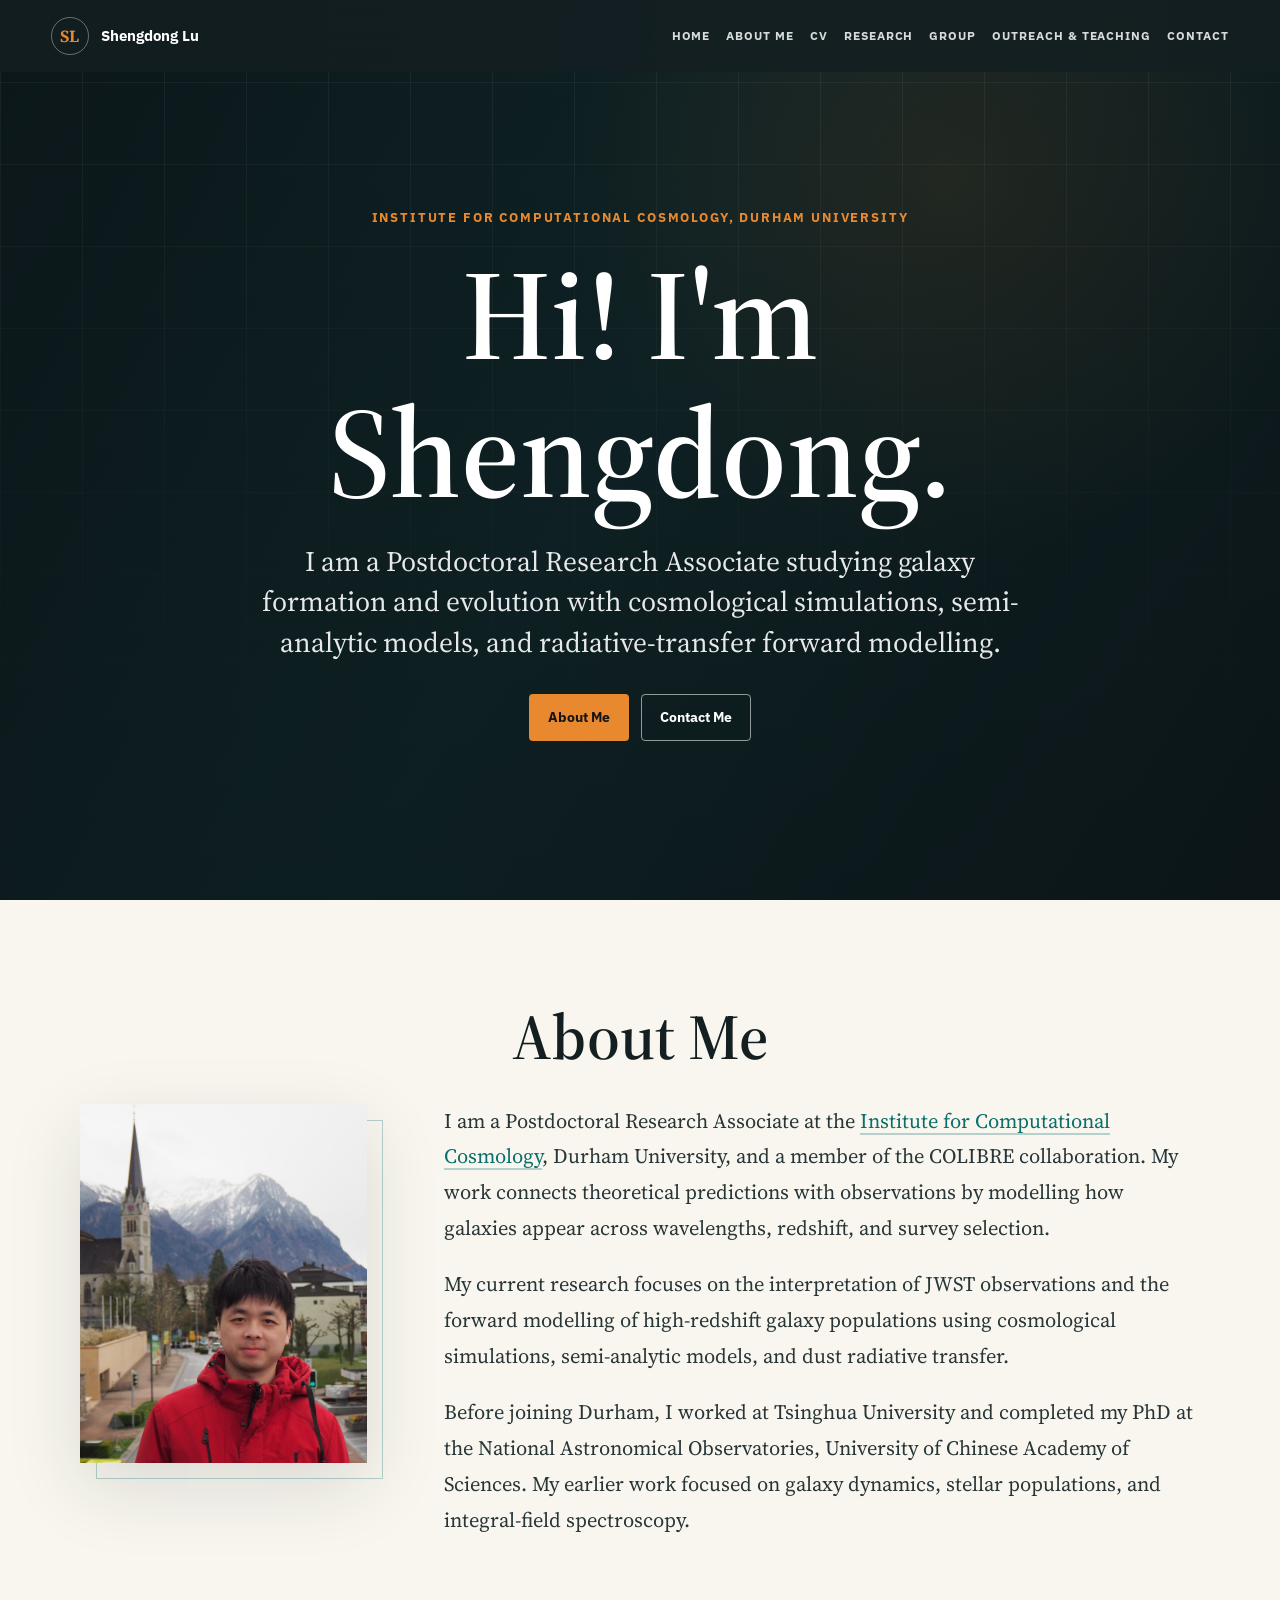
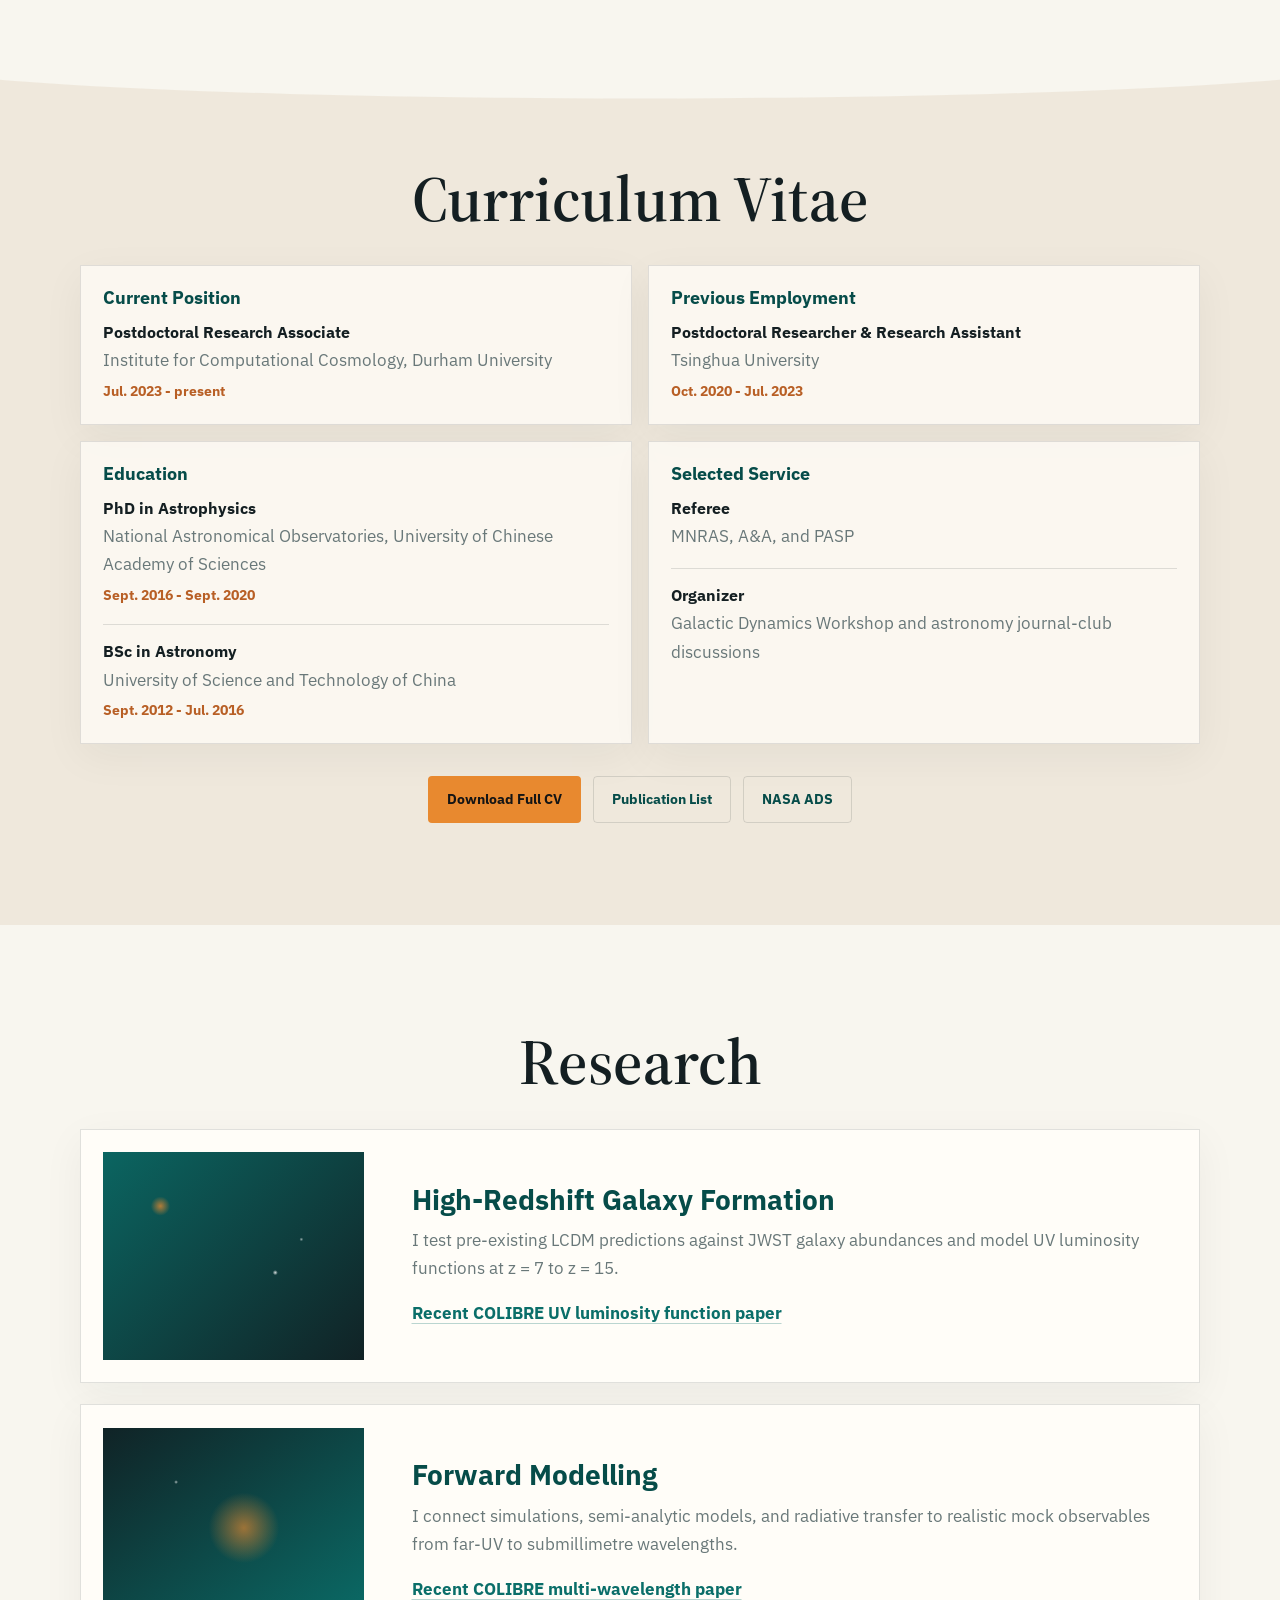
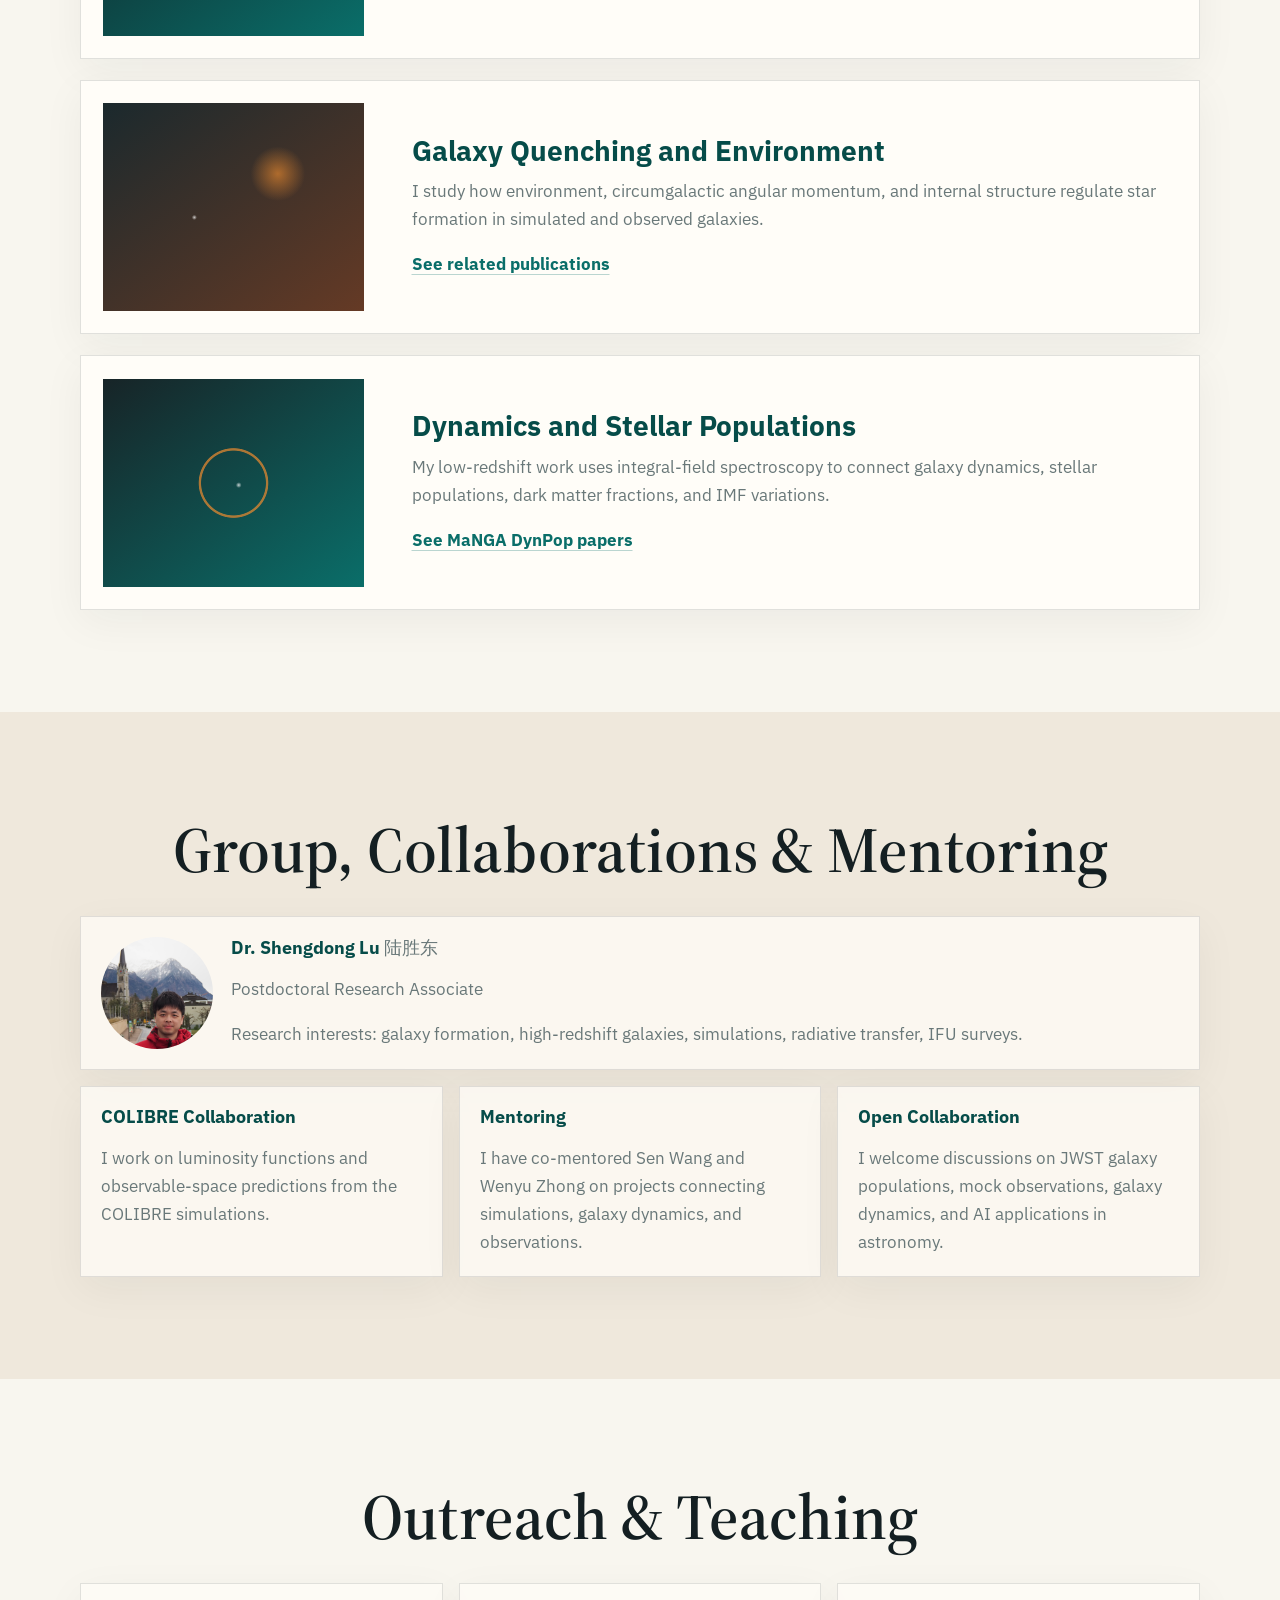
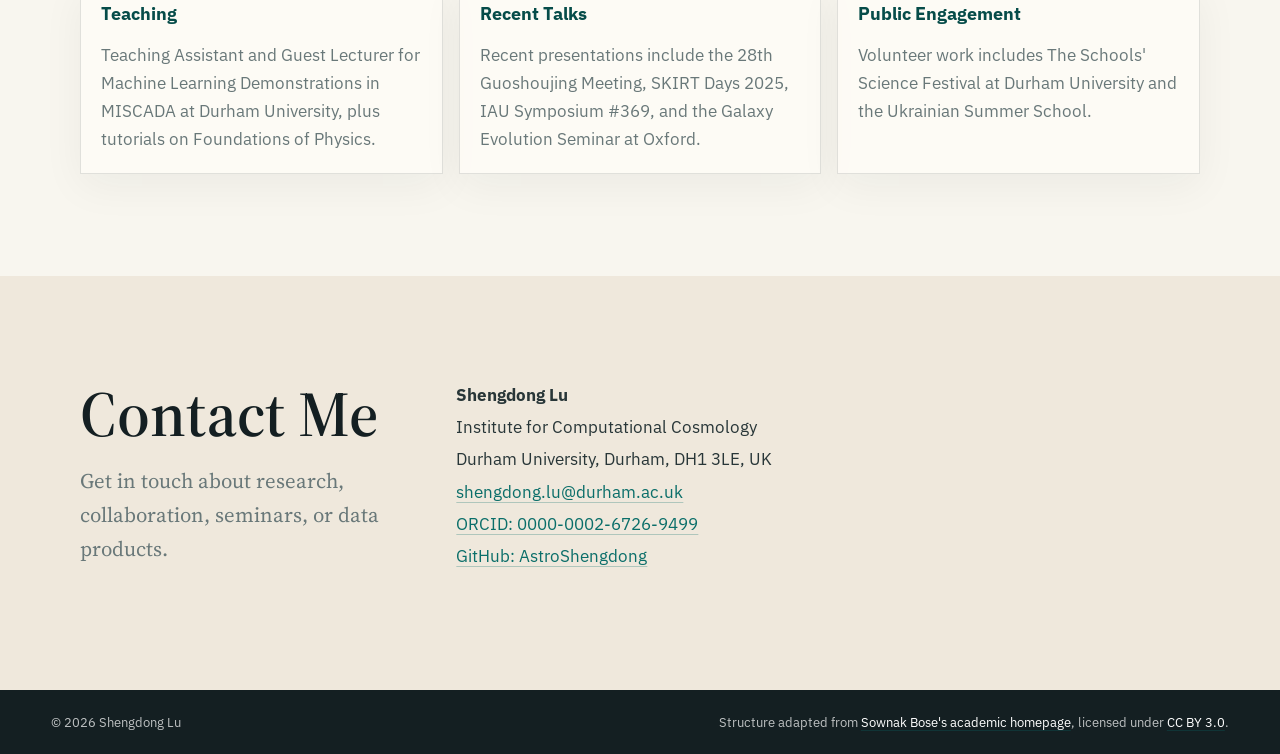
==== index.html @ b8dd636d "Adapt homepage to Sownak-style template" ====
<!doctype html>
<html lang="en">
  <head>
    <meta charset="utf-8">
    <meta name="viewport" content="width=device-width, initial-scale=1">
    <meta
      name="description"
      content="Academic homepage of Shengdong Lu, Postdoctoral Research Associate at Durham University's Institute for Computational Cosmology."
    >
    <meta name="author" content="Shengdong Lu">
    <meta property="og:title" content="Shengdong Lu - Galaxy Formation and Cosmology">
    <meta
      property="og:description"
      content="Research in galaxy formation, cosmological simulations, radiative-transfer forward modelling, and JWST high-redshift galaxies."
    >
    <meta property="og:type" content="website">
    <meta property="og:url" content="https://astrosdlu.github.io">
    <title>Shengdong Lu</title>
    <link rel="preconnect" href="https://fonts.googleapis.com">
    <link rel="preconnect" href="https://fonts.gstatic.com" crossorigin>
    <link
      href="https://fonts.googleapis.com/css2?family=IBM+Plex+Sans:wght@400;500;600;700&family=Source+Serif+4:opsz,wght@8..60,400;8..60,520;8..60,650&display=swap"
      rel="stylesheet"
    >
    <link rel="stylesheet" href="styles.css">
  </head>

  <body>
    <a class="skip-link" href="#about">Skip to main content</a>

    <header class="navbar">
      <a class="brand" href="#home" aria-label="Shengdong Lu homepage">
        <span>SL</span>
        <strong>Shengdong Lu</strong>
      </a>
      <nav aria-label="Main navigation">
        <a href="#home">Home</a>
        <a href="#about">About Me</a>
        <a href="#cv">CV</a>
        <a href="#research">Research</a>
        <a href="#team">Group</a>
        <a href="#outreach">Outreach &amp; Teaching</a>
        <a href="#contact">Contact</a>
      </nav>
    </header>

    <main>
      <section class="hero" id="home">
        <div class="hero-inner">
          <p class="kicker">Institute for Computational Cosmology, Durham University</p>
          <h1>Hi! I'm Shengdong.</h1>
          <p class="hero-subtitle">
            I am a Postdoctoral Research Associate studying galaxy formation and
            evolution with cosmological simulations, semi-analytic models, and
            radiative-transfer forward modelling.
          </p>
          <div class="hero-actions">
            <a class="button button-dark" href="#about">About Me</a>
            <a class="button button-light" href="#contact">Contact Me</a>
          </div>
        </div>
      </section>

      <section class="section about-section" id="about">
        <div class="container">
          <h2>About Me</h2>
          <div class="about-layout">
            <figure class="about-photo">
              <img src="assets/shengdong-lu-photo.jpg" alt="Portrait of Shengdong Lu">
            </figure>
            <div class="about-text">
              <p>
                I am a Postdoctoral Research Associate at the
                <a href="https://icc.dur.ac.uk/">Institute for Computational Cosmology</a>,
                Durham University, and a member of the COLIBRE collaboration.
                My work connects theoretical predictions with observations by modelling
                how galaxies appear across wavelengths, redshift, and survey selection.
              </p>
              <p>
                My current research focuses on the interpretation of JWST observations
                and the forward modelling of high-redshift galaxy populations using
                cosmological simulations, semi-analytic models, and dust radiative
                transfer.
              </p>
              <p>
                Before joining Durham, I worked at Tsinghua University and completed my
                PhD at the National Astronomical Observatories, University of Chinese
                Academy of Sciences. My earlier work focused on galaxy dynamics, stellar
                populations, and integral-field spectroscopy.
              </p>
            </div>
          </div>
        </div>
      </section>

      <section class="section cv-section" id="cv">
        <div class="wave wave-top" aria-hidden="true"></div>
        <div class="container">
          <h2>Curriculum Vitae</h2>
          <div class="cv-grid">
            <article class="cv-block">
              <h3>Current Position</h3>
              <div class="cv-item">
                <h4>Postdoctoral Research Associate</h4>
                <p>Institute for Computational Cosmology, Durham University</p>
                <time>Jul. 2023 - present</time>
              </div>
            </article>

            <article class="cv-block">
              <h3>Previous Employment</h3>
              <div class="cv-item">
                <h4>Postdoctoral Researcher &amp; Research Assistant</h4>
                <p>Tsinghua University</p>
                <time>Oct. 2020 - Jul. 2023</time>
              </div>
            </article>

            <article class="cv-block">
              <h3>Education</h3>
              <div class="cv-item">
                <h4>PhD in Astrophysics</h4>
                <p>National Astronomical Observatories, University of Chinese Academy of Sciences</p>
                <time>Sept. 2016 - Sept. 2020</time>
              </div>
              <div class="cv-item">
                <h4>BSc in Astronomy</h4>
                <p>University of Science and Technology of China</p>
                <time>Sept. 2012 - Jul. 2016</time>
              </div>
            </article>

            <article class="cv-block">
              <h3>Selected Service</h3>
              <div class="cv-item">
                <h4>Referee</h4>
                <p>MNRAS, A&amp;A, and PASP</p>
              </div>
              <div class="cv-item">
                <h4>Organizer</h4>
                <p>Galactic Dynamics Workshop and astronomy journal-club discussions</p>
              </div>
            </article>
          </div>
          <div class="download-row">
            <a class="button button-dark" href="documents/shengdong-lu-cv.pdf">Download Full CV</a>
            <a class="button button-light" href="documents/shengdong-lu-publications.pdf">Publication List</a>
            <a class="button button-light" href="https://ui.adsabs.harvard.edu/search/q=author%3A%22Lu%2C%20Shengdong%22&sort=date%20desc%2C%20bibcode%20desc">NASA ADS</a>
          </div>
        </div>
      </section>

      <section class="section research-section" id="research">
        <div class="container">
          <h2>Research</h2>
          <div class="research-grid">
            <article class="research-card">
              <div class="research-art art-jwst" aria-hidden="true"></div>
              <div>
                <h3>High-Redshift Galaxy Formation</h3>
                <p>
                  I test pre-existing LCDM predictions against JWST galaxy abundances
                  and model UV luminosity functions at z = 7 to z = 15.
                </p>
                <a href="https://arxiv.org/abs/2605.06782">Recent COLIBRE UV luminosity function paper</a>
              </div>
            </article>

            <article class="research-card">
              <div class="research-art art-forward" aria-hidden="true"></div>
              <div>
                <h3>Forward Modelling</h3>
                <p>
                  I connect simulations, semi-analytic models, and radiative transfer
                  to realistic mock observables from far-UV to submillimetre wavelengths.
                </p>
                <a href="https://arxiv.org/abs/2605.02022">Recent COLIBRE multi-wavelength paper</a>
              </div>
            </article>

            <article class="research-card">
              <div class="research-art art-quench" aria-hidden="true"></div>
              <div>
                <h3>Galaxy Quenching and Environment</h3>
                <p>
                  I study how environment, circumgalactic angular momentum, and internal
                  structure regulate star formation in simulated and observed galaxies.
                </p>
                <a href="documents/shengdong-lu-publications.pdf">See related publications</a>
              </div>
            </article>

            <article class="research-card">
              <div class="research-art art-dynamics" aria-hidden="true"></div>
              <div>
                <h3>Dynamics and Stellar Populations</h3>
                <p>
                  My low-redshift work uses integral-field spectroscopy to connect
                  galaxy dynamics, stellar populations, dark matter fractions, and IMF
                  variations.
                </p>
                <a href="documents/shengdong-lu-publications.pdf">See MaNGA DynPop papers</a>
              </div>
            </article>
          </div>
        </div>
      </section>

      <section class="section team-section" id="team">
        <div class="container">
          <h2>Group, Collaborations &amp; Mentoring</h2>
          <div class="team-grid">
            <article class="person-card feature-person">
              <img src="assets/shengdong-lu-photo.jpg" alt="Portrait of Shengdong Lu">
              <div>
                <h3>Dr. Shengdong Lu <span>陆胜东</span></h3>
                <p>Postdoctoral Research Associate</p>
                <p>Research interests: galaxy formation, high-redshift galaxies, simulations, radiative transfer, IFU surveys.</p>
              </div>
            </article>
            <article class="person-card">
              <h3>COLIBRE Collaboration</h3>
              <p>
                I work on luminosity functions and observable-space predictions from
                the COLIBRE simulations.
              </p>
            </article>
            <article class="person-card">
              <h3>Mentoring</h3>
              <p>
                I have co-mentored Sen Wang and Wenyu Zhong on projects connecting
                simulations, galaxy dynamics, and observations.
              </p>
            </article>
            <article class="person-card">
              <h3>Open Collaboration</h3>
              <p>
                I welcome discussions on JWST galaxy populations, mock observations,
                galaxy dynamics, and AI applications in astronomy.
              </p>
            </article>
          </div>
        </div>
      </section>

      <section class="section outreach-section" id="outreach">
        <div class="container">
          <h2>Outreach &amp; Teaching</h2>
          <div class="outreach-grid">
            <article>
              <h3>Teaching</h3>
              <p>
                Teaching Assistant and Guest Lecturer for Machine Learning
                Demonstrations in MISCADA at Durham University, plus tutorials on
                Foundations of Physics.
              </p>
            </article>
            <article>
              <h3>Recent Talks</h3>
              <p>
                Recent presentations include the 28th Guoshoujing Meeting, SKIRT Days
                2025, IAU Symposium #369, and the Galaxy Evolution Seminar at Oxford.
              </p>
            </article>
            <article>
              <h3>Public Engagement</h3>
              <p>
                Volunteer work includes The Schools' Science Festival at Durham
                University and the Ukrainian Summer School.
              </p>
            </article>
          </div>
        </div>
      </section>

      <section class="section contact-section" id="contact">
        <div class="container contact-grid">
          <div>
            <h2>Contact Me</h2>
            <p class="contact-lede">Get in touch about research, collaboration, seminars, or data products.</p>
          </div>
          <address>
            <strong>Shengdong Lu</strong><br>
            Institute for Computational Cosmology<br>
            Durham University, Durham, DH1 3LE, UK<br>
            <a href="mailto:shengdong.lu@durham.ac.uk">shengdong.lu@durham.ac.uk</a><br>
            <a href="https://orcid.org/0000-0002-6726-9499">ORCID: 0000-0002-6726-9499</a><br>
            <a href="https://github.com/AstroShengdong">GitHub: AstroShengdong</a>
          </address>
        </div>
      </section>
    </main>

    <footer class="site-footer">
      <p>© <span id="year">2026</span> Shengdong Lu</p>
      <p>
        Structure adapted from
        <a href="https://sownakbose.github.io/">Sownak Bose's academic homepage</a>,
        licensed under
        <a href="https://creativecommons.org/licenses/by/3.0/">CC BY 3.0</a>.
      </p>
    </footer>

    <script>
      document.getElementById("year").textContent = new Date().getFullYear();
    </script>
  </body>
</html>
---- styles.css ----
:root {
  --ink: #141f22;
  --text: #283638;
  --muted: #697879;
  --paper: #f8f6ef;
  --panel: #fffdf8;
  --cream: #efe8dc;
  --orange: #e8892f;
  --orange-dark: #b85f25;
  --teal: #0a6e69;
  --teal-dark: #064c49;
  --line: rgba(20, 31, 34, 0.13);
  --shadow: 0 24px 70px rgba(20, 31, 34, 0.13);
  --serif: "Source Serif 4", Georgia, serif;
  --sans: "IBM Plex Sans", "Avenir Next", "Segoe UI", sans-serif;
}

* {
  box-sizing: border-box;
}

html {
  scroll-behavior: smooth;
}

body {
  margin: 0;
  color: var(--text);
  background: var(--paper);
  font-family: var(--sans);
  font-size: 17px;
  line-height: 1.65;
}

a {
  color: var(--teal);
  text-decoration-color: rgba(10, 110, 105, 0.28);
  text-underline-offset: 0.22em;
}

a:hover {
  color: var(--orange-dark);
  text-decoration-color: currentColor;
}

img {
  display: block;
  max-width: 100%;
}

.skip-link {
  position: absolute;
  left: 1rem;
  top: 1rem;
  z-index: 20;
  transform: translateY(-160%);
  padding: 0.6rem 0.8rem;
  background: var(--ink);
  color: #fff;
}

.skip-link:focus {
  transform: translateY(0);
}

.navbar {
  position: fixed;
  top: 0;
  left: 0;
  right: 0;
  z-index: 10;
  display: flex;
  align-items: center;
  justify-content: space-between;
  gap: 1.3rem;
  min-height: 72px;
  padding: 0.9rem clamp(1rem, 4vw, 4rem);
  background: rgba(20, 31, 34, 0.82);
  backdrop-filter: blur(18px);
}

.brand {
  display: inline-flex;
  align-items: center;
  gap: 0.75rem;
  color: #fff;
  text-decoration: none;
}

.brand span {
  display: inline-grid;
  width: 2.35rem;
  height: 2.35rem;
  place-items: center;
  border: 1px solid rgba(255, 255, 255, 0.36);
  border-radius: 50%;
  color: var(--orange);
  font-family: var(--serif);
  font-weight: 650;
}

.brand strong {
  color: #fff;
  font-size: 0.96rem;
}

.navbar nav {
  display: flex;
  flex-wrap: wrap;
  justify-content: flex-end;
  gap: 0.2rem 1rem;
}

.navbar nav a {
  color: rgba(255, 255, 255, 0.84);
  font-size: 0.74rem;
  font-weight: 700;
  letter-spacing: 0.08em;
  text-decoration: none;
  text-transform: uppercase;
}

.navbar nav a:hover {
  color: #fff;
}

.hero {
  min-height: 100svh;
  display: grid;
  place-items: center;
  padding: 7rem 1rem 4rem;
  color: #fff;
  background:
    linear-gradient(rgba(10, 20, 22, 0.64), rgba(10, 20, 22, 0.74)),
    radial-gradient(circle at 74% 20%, rgba(232, 137, 47, 0.28), transparent 24rem),
    linear-gradient(120deg, #0f1c20 0%, #163b40 48%, #11191d 100%);
  overflow: hidden;
}

.hero::before {
  position: absolute;
  inset: 0;
  background:
    linear-gradient(90deg, rgba(255, 255, 255, 0.06) 1px, transparent 1px),
    linear-gradient(180deg, rgba(255, 255, 255, 0.05) 1px, transparent 1px);
  background-size: 82px 82px;
  content: "";
  mask-image: linear-gradient(to bottom, black, transparent 84%);
}

.hero-inner {
  position: relative;
  z-index: 1;
  width: min(980px, 100%);
  text-align: center;
}

.kicker {
  margin: 0 0 1rem;
  color: var(--orange);
  font-size: 0.82rem;
  font-weight: 700;
  letter-spacing: 0.14em;
  text-transform: uppercase;
}

h1,
h2,
h3,
h4 {
  margin: 0;
  color: var(--ink);
  line-height: 1.08;
}

h1,
h2 {
  font-family: var(--serif);
  font-weight: 600;
}

h1 {
  color: #fff;
  font-size: clamp(4rem, 10vw, 8rem);
}

.hero-subtitle {
  width: min(760px, 100%);
  margin: 1.2rem auto 0;
  color: rgba(255, 255, 255, 0.9);
  font-family: var(--serif);
  font-size: clamp(1.28rem, 2.4vw, 1.75rem);
  line-height: 1.45;
}

.hero-actions,
.download-row {
  display: flex;
  flex-wrap: wrap;
  justify-content: center;
  gap: 0.8rem;
  margin-top: 2rem;
}

.button {
  display: inline-flex;
  align-items: center;
  justify-content: center;
  min-height: 2.8rem;
  padding: 0.68rem 1.1rem;
  border: 1px solid transparent;
  border-radius: 4px;
  font-size: 0.86rem;
  font-weight: 700;
  text-decoration: none;
  transition: transform 160ms ease, background 160ms ease, border-color 160ms ease;
}

.button:hover {
  transform: translateY(-2px);
}

.button-dark {
  background: var(--orange);
  color: #151515;
}

.button-dark:hover {
  background: #f6a24c;
  color: #151515;
}

.button-light {
  border-color: rgba(255, 255, 255, 0.55);
  color: #fff;
}

.section .button-light {
  border-color: var(--line);
  color: var(--teal-dark);
}

.button-light:hover {
  border-color: var(--orange);
  color: var(--orange-dark);
}

.section {
  position: relative;
  padding: clamp(4rem, 8vw, 6.8rem) 1rem;
}

.container {
  width: min(1120px, 100%);
  margin: 0 auto;
}

h2 {
  margin-bottom: 2rem;
  font-size: clamp(2.4rem, 5vw, 4.8rem);
  text-align: center;
}

.about-layout {
  display: grid;
  grid-template-columns: minmax(260px, 0.38fr) minmax(0, 1fr);
  gap: clamp(2rem, 6vw, 5rem);
  align-items: start;
}

.about-photo {
  position: relative;
  margin: 0;
}

.about-photo::after {
  position: absolute;
  inset: 1rem -1rem -1rem 1rem;
  z-index: -1;
  border: 1px solid rgba(10, 110, 105, 0.28);
  content: "";
}

.about-photo img {
  width: 100%;
  aspect-ratio: 4 / 5;
  object-fit: cover;
  object-position: 52% 38%;
  box-shadow: var(--shadow);
}

.about-text {
  font-family: var(--serif);
  font-size: clamp(1.08rem, 1.6vw, 1.28rem);
  line-height: 1.75;
}

.about-text p:first-child {
  margin-top: 0;
}

.cv-section,
.team-section,
.contact-section {
  background: var(--cream);
}

.wave {
  position: absolute;
  top: -1px;
  left: 0;
  right: 0;
  height: 54px;
  background: var(--paper);
  clip-path: ellipse(58% 70% at 50% 0%);
}

.cv-grid {
  display: grid;
  grid-template-columns: repeat(2, minmax(0, 1fr));
  gap: 1rem;
}

.cv-block,
.person-card,
.outreach-grid article {
  border: 1px solid rgba(20, 31, 34, 0.12);
  background: rgba(255, 253, 248, 0.76);
  box-shadow: 0 12px 40px rgba(20, 31, 34, 0.05);
}

.cv-block {
  padding: 1.35rem;
}

.cv-block h3,
.outreach-grid h3,
.person-card h3 {
  margin-bottom: 1rem;
  color: var(--teal-dark);
  font-size: 1.15rem;
}

.cv-item + .cv-item {
  margin-top: 1.1rem;
  padding-top: 1.1rem;
  border-top: 1px solid var(--line);
}

.cv-item h4 {
  margin-bottom: 0.35rem;
  font-size: 1rem;
}

.cv-item p {
  margin: 0;
  color: var(--muted);
}

.cv-item time {
  display: block;
  margin-top: 0.35rem;
  color: var(--orange-dark);
  font-size: 0.85rem;
  font-weight: 700;
}

.research-grid {
  display: grid;
  gap: 1.3rem;
}

.research-card {
  display: grid;
  grid-template-columns: minmax(220px, 0.34fr) minmax(0, 1fr);
  gap: clamp(1.5rem, 4vw, 3rem);
  align-items: center;
  padding: clamp(1rem, 2vw, 1.4rem);
  border: 1px solid var(--line);
  background: var(--panel);
  box-shadow: 0 12px 40px rgba(20, 31, 34, 0.05);
}

.research-card h3 {
  margin-bottom: 0.7rem;
  color: var(--teal-dark);
  font-size: clamp(1.35rem, 2.2vw, 1.8rem);
}

.research-card p {
  margin-top: 0;
  color: var(--muted);
}

.research-card a {
  font-weight: 700;
}

.research-art {
  min-height: 13rem;
  background-color: #102326;
  background-image:
    radial-gradient(circle at 22% 26%, rgba(232, 137, 47, 0.75), transparent 0.6rem),
    radial-gradient(circle at 66% 58%, rgba(255, 255, 255, 0.84), transparent 0.16rem),
    radial-gradient(circle at 76% 42%, rgba(255, 255, 255, 0.56), transparent 0.12rem),
    linear-gradient(135deg, rgba(10, 110, 105, 0.88), rgba(20, 31, 34, 0.2));
  overflow: hidden;
}

.research-art::after {
  display: block;
  width: 130%;
  height: 130%;
  transform: translate(-10%, -10%) rotate(-16deg);
  background:
    repeating-linear-gradient(90deg, rgba(255, 255, 255, 0.18) 0 1px, transparent 1px 16px),
    repeating-linear-gradient(0deg, rgba(255, 255, 255, 0.14) 0 1px, transparent 1px 16px);
  content: "";
}

.art-forward {
  background-image:
    radial-gradient(circle at 54% 48%, rgba(232, 137, 47, 0.65), transparent 2.2rem),
    radial-gradient(circle at 28% 26%, rgba(255, 255, 255, 0.64), transparent 0.12rem),
    linear-gradient(145deg, #102326, #0a6e69);
}

.art-quench {
  background-image:
    radial-gradient(circle at 35% 55%, rgba(255, 255, 255, 0.72), transparent 0.16rem),
    radial-gradient(circle at 67% 34%, rgba(232, 137, 47, 0.66), transparent 1.7rem),
    linear-gradient(145deg, #1b292d, #653a25);
}

.art-dynamics {
  background-image:
    radial-gradient(circle at 50% 50%, transparent 0 2rem, rgba(232, 137, 47, 0.72) 2.05rem 2.15rem, transparent 2.2rem),
    radial-gradient(circle at 52% 51%, rgba(255, 255, 255, 0.75), transparent 0.18rem),
    linear-gradient(145deg, #172427, #0a6e69);
}

.team-grid,
.outreach-grid {
  display: grid;
  grid-template-columns: repeat(3, minmax(0, 1fr));
  gap: 1rem;
}

.feature-person {
  grid-column: span 3;
  display: grid;
  grid-template-columns: 7rem minmax(0, 1fr);
  gap: 1.1rem;
  align-items: center;
}

.person-card,
.outreach-grid article {
  padding: 1.25rem;
}

.person-card img {
  width: 7rem;
  height: 7rem;
  border-radius: 50%;
  object-fit: cover;
  object-position: 52% 28%;
}

.person-card span {
  color: var(--muted);
  font-weight: 500;
}

.person-card p,
.outreach-grid p {
  margin-bottom: 0;
  color: var(--muted);
}

.contact-grid {
  display: grid;
  grid-template-columns: minmax(220px, 0.42fr) minmax(0, 1fr);
  gap: clamp(2rem, 5vw, 5rem);
}

.contact-grid h2 {
  text-align: left;
}

.contact-lede {
  margin-top: -1rem;
  color: var(--muted);
  font-family: var(--serif);
  font-size: 1.3rem;
}

address {
  color: var(--text);
  font-style: normal;
  line-height: 1.9;
}

.site-footer {
  display: flex;
  flex-wrap: wrap;
  justify-content: space-between;
  gap: 1rem;
  padding: 1.3rem clamp(1rem, 4vw, 4rem);
  background: var(--ink);
  color: rgba(255, 255, 255, 0.72);
  font-size: 0.84rem;
}

.site-footer p {
  margin: 0;
}

.site-footer a {
  color: #fff;
}

@media (max-width: 900px) {
  .navbar {
    position: static;
    align-items: flex-start;
    flex-direction: column;
    background: var(--ink);
  }

  .navbar nav {
    justify-content: flex-start;
  }

  .hero {
    min-height: auto;
    padding-top: 5rem;
  }

  .about-layout,
  .research-card,
  .contact-grid {
    grid-template-columns: 1fr;
  }

  .about-photo {
    max-width: 360px;
  }

  .cv-grid,
  .team-grid,
  .outreach-grid {
    grid-template-columns: 1fr;
  }

  .feature-person {
    grid-column: auto;
  }
}

@media (max-width: 560px) {
  body {
    font-size: 16px;
  }

  .navbar nav {
    gap: 0.4rem 0.75rem;
  }

  .navbar nav a {
    font-size: 0.68rem;
  }

  h1 {
    font-size: clamp(3.25rem, 17vw, 4.6rem);
  }

  h2 {
    text-align: left;
  }

  .hero-inner {
    text-align: left;
  }

  .hero-actions,
  .download-row {
    align-items: stretch;
    flex-direction: column;
  }

  .button {
    width: 100%;
  }

  .feature-person {
    grid-template-columns: 1fr;
  }
}
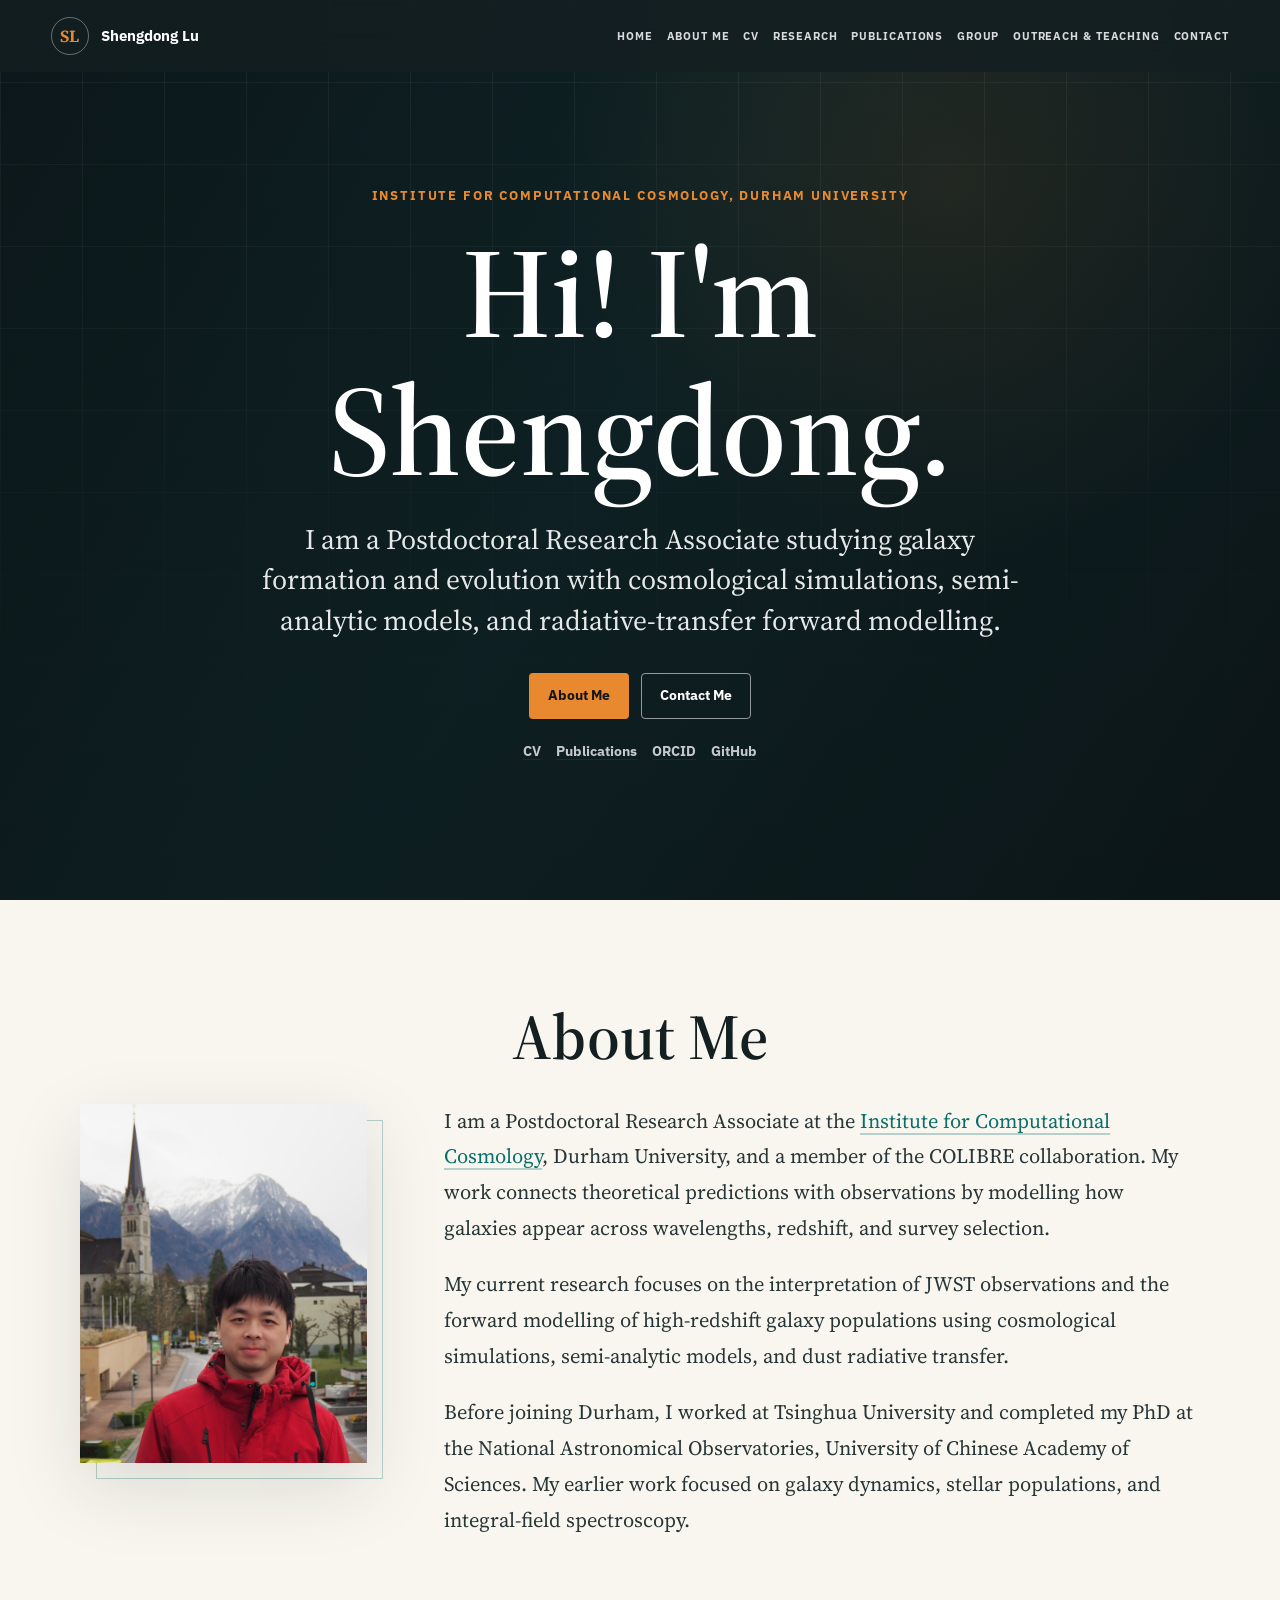
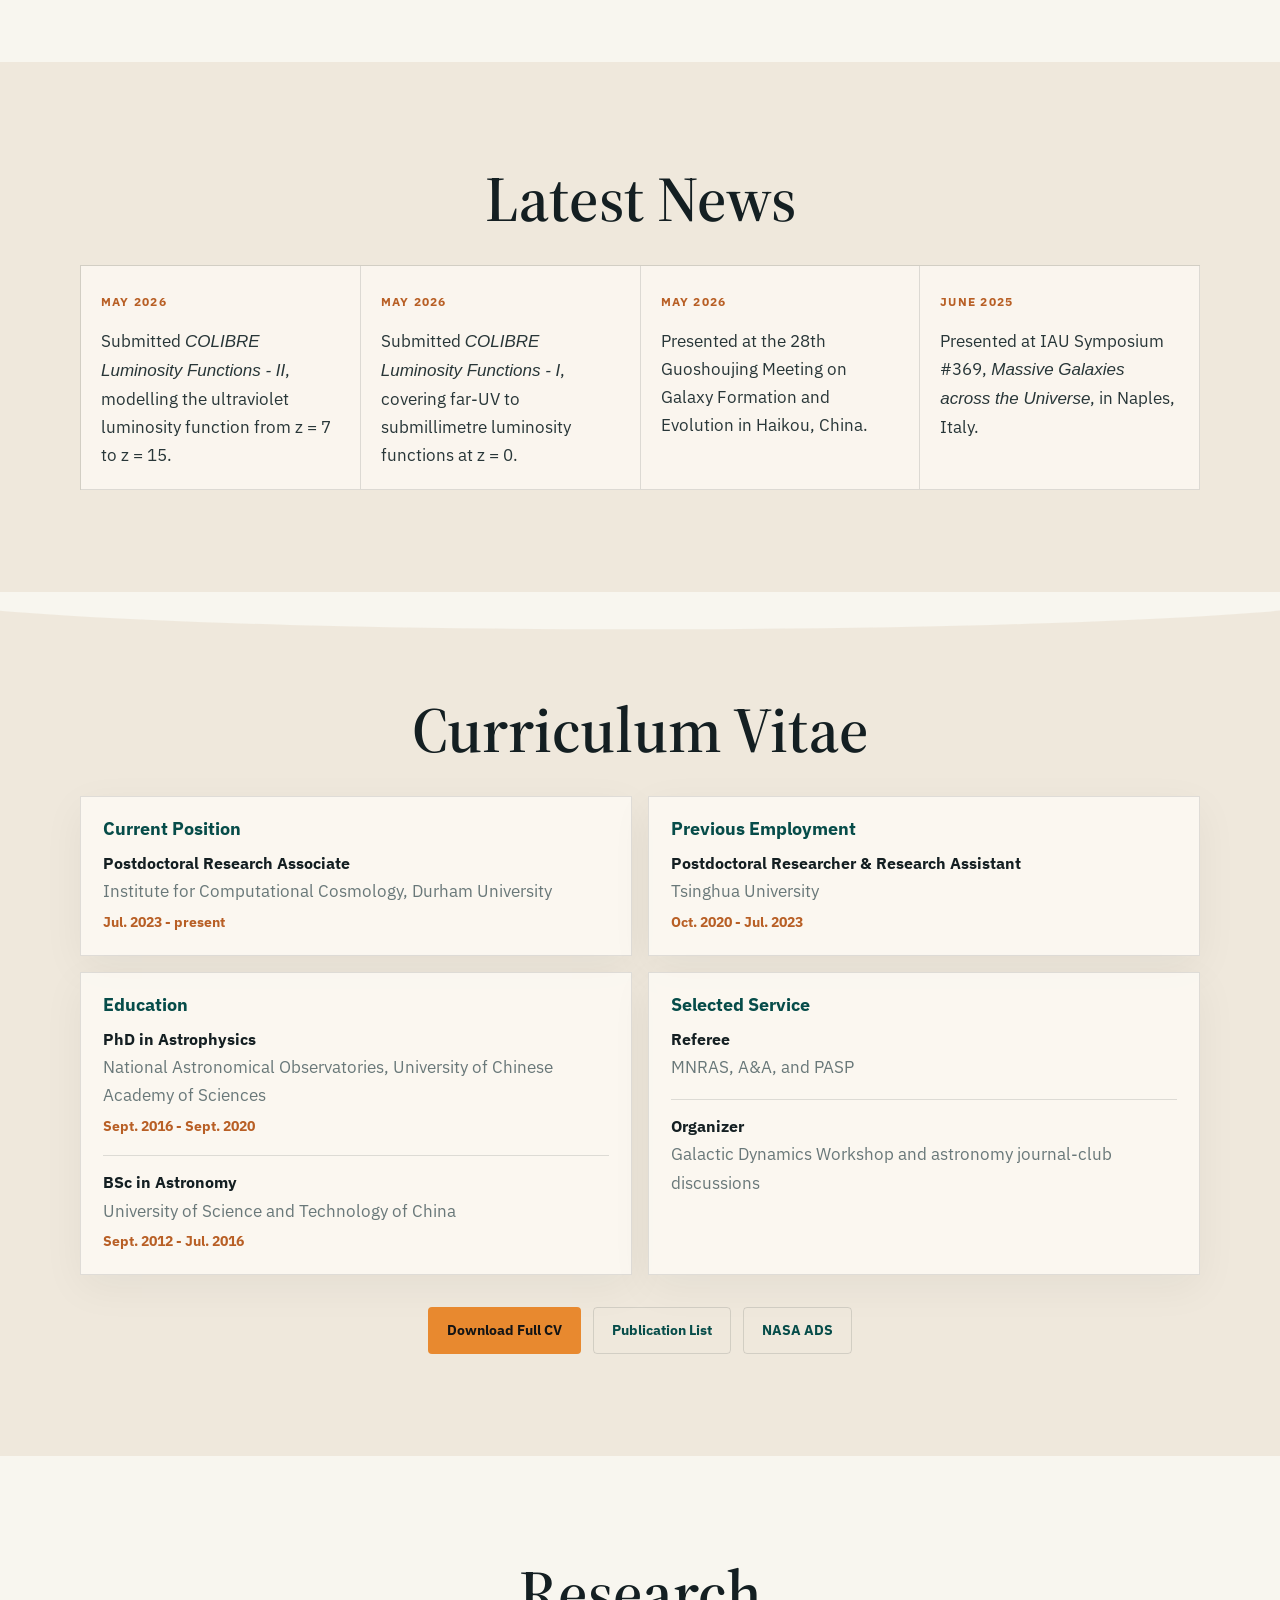
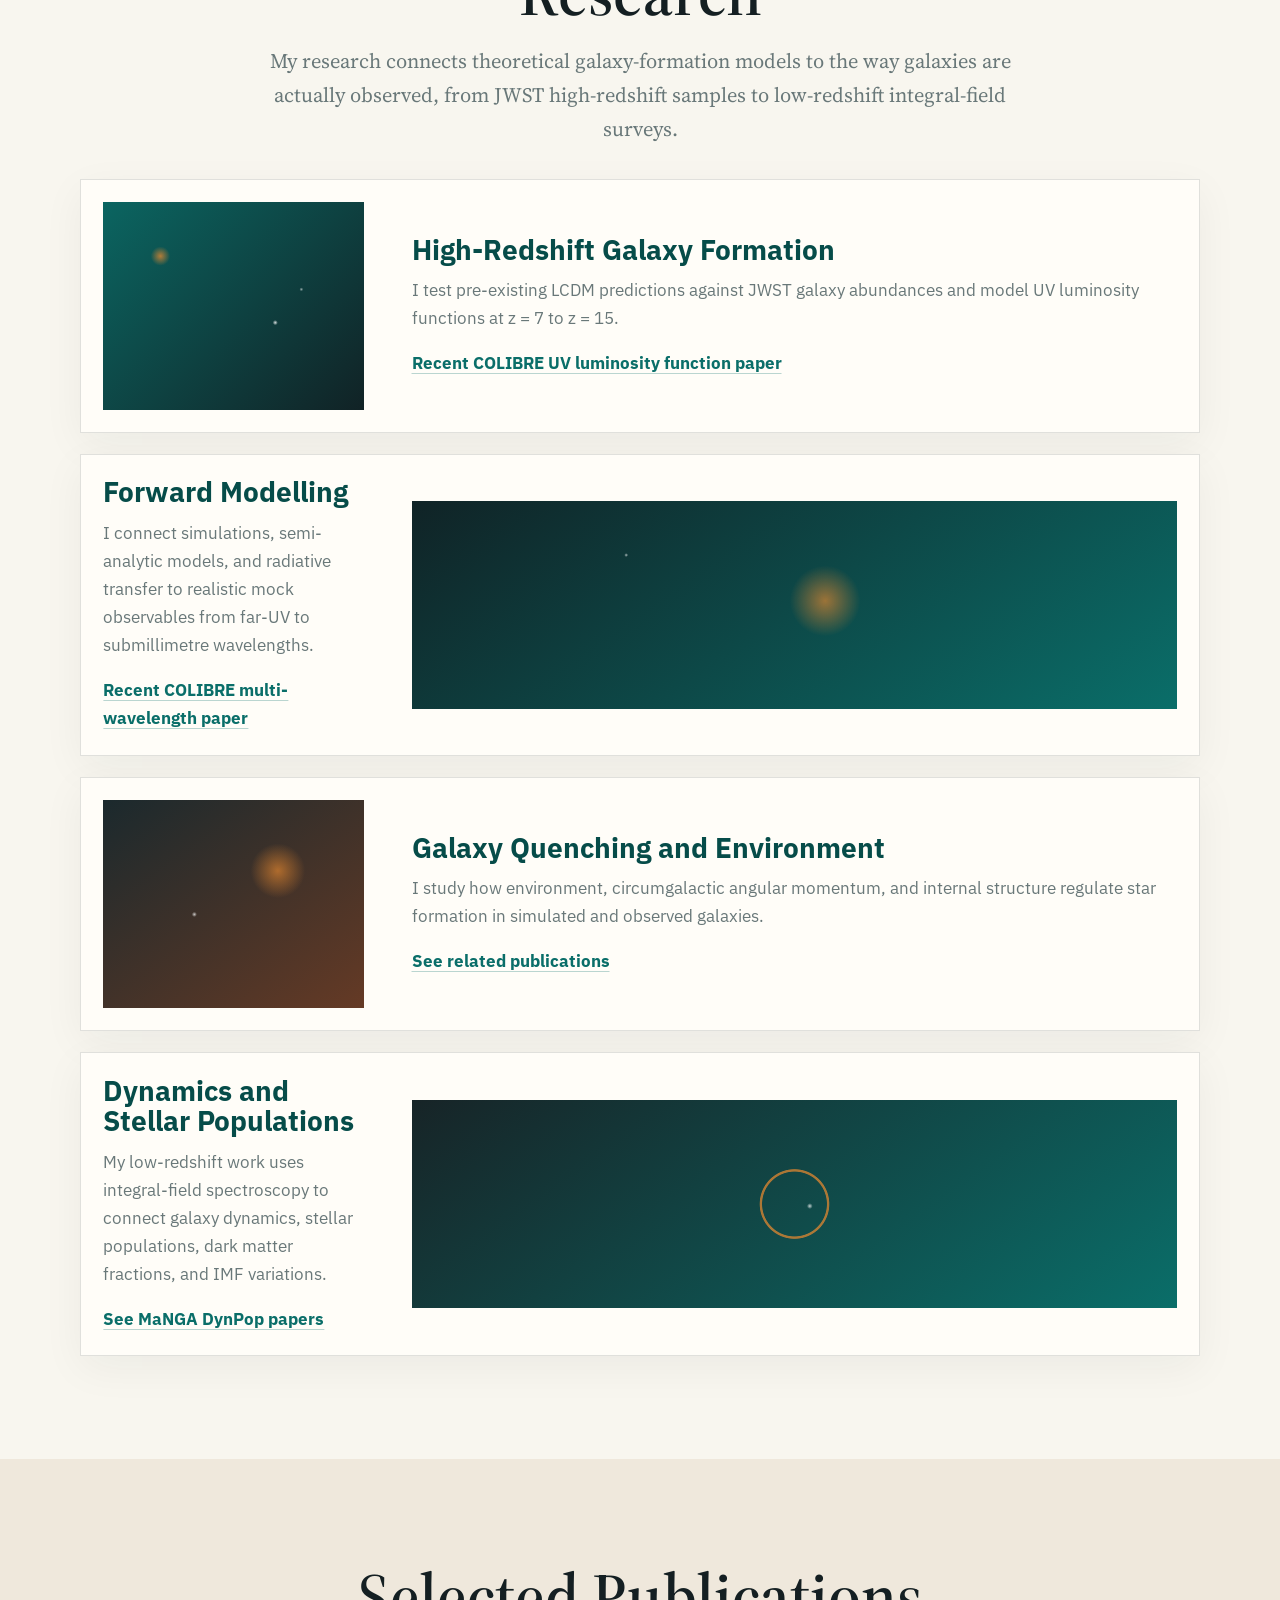
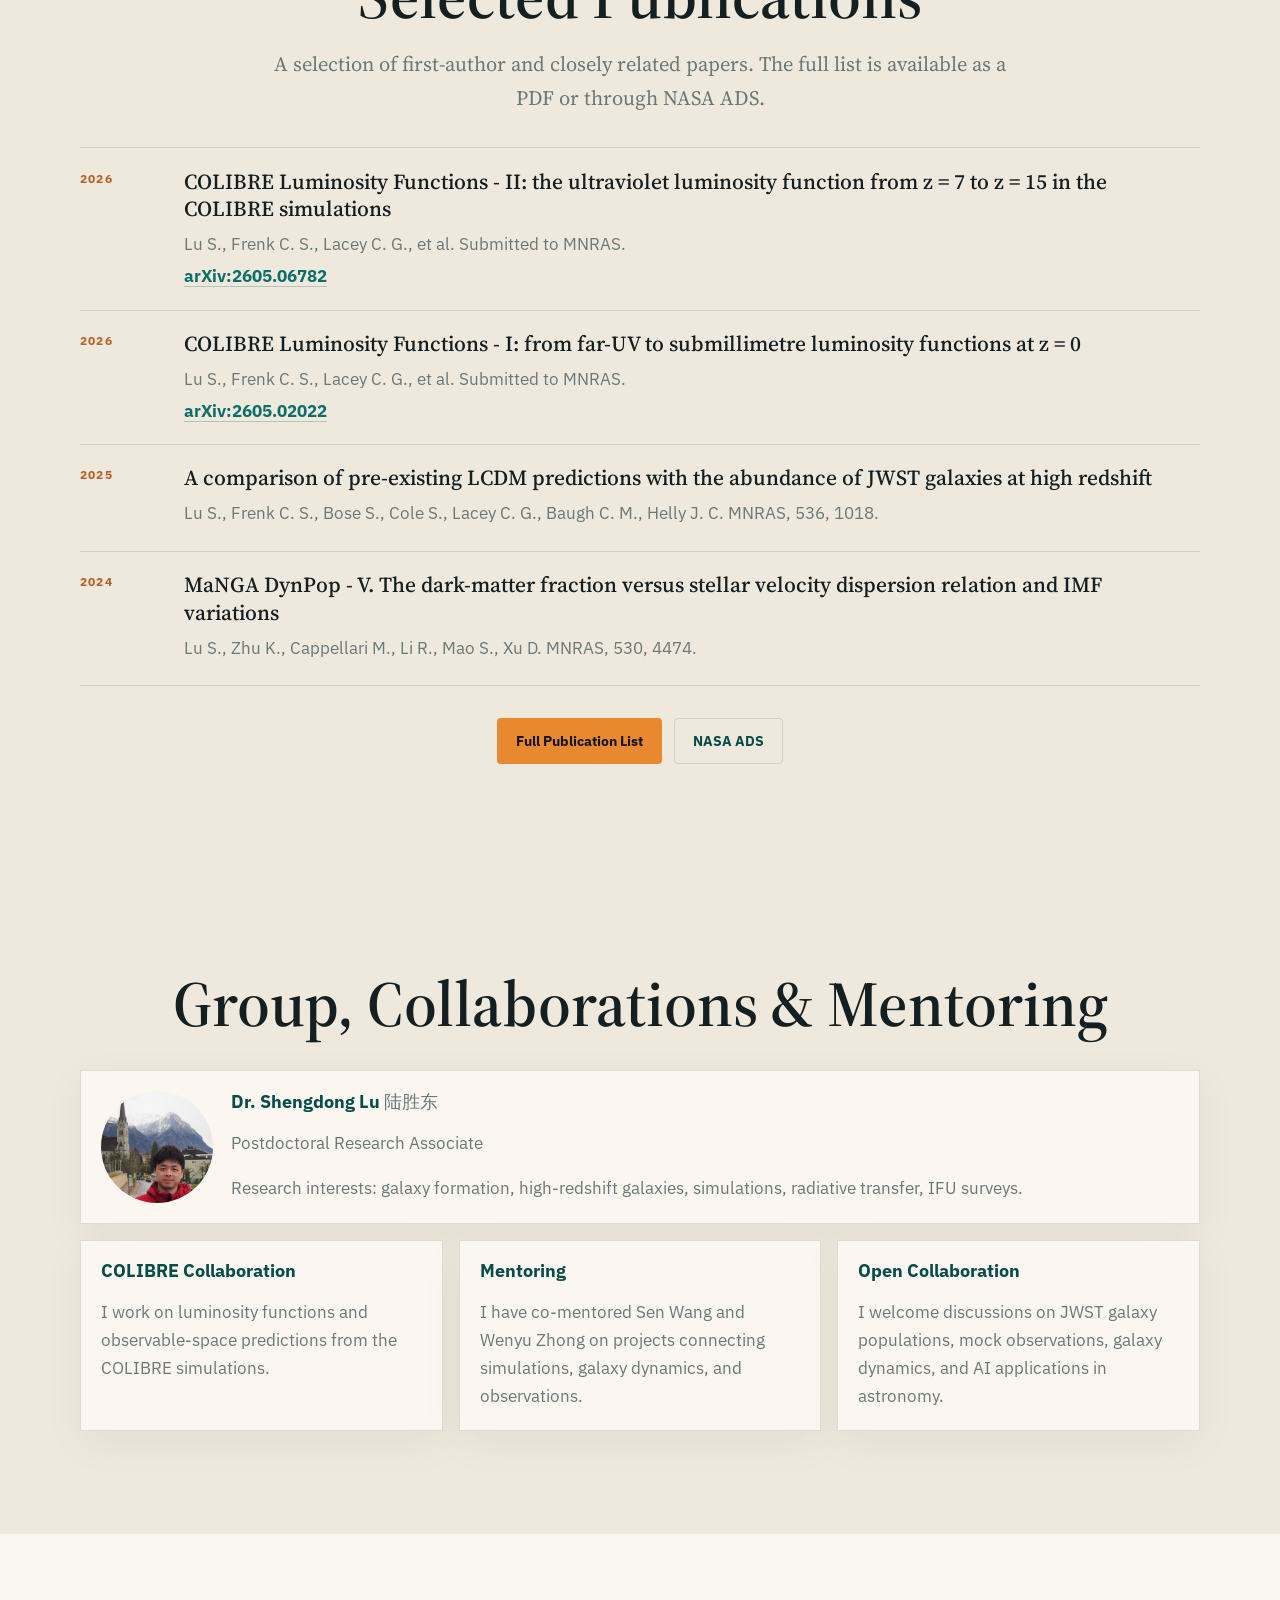
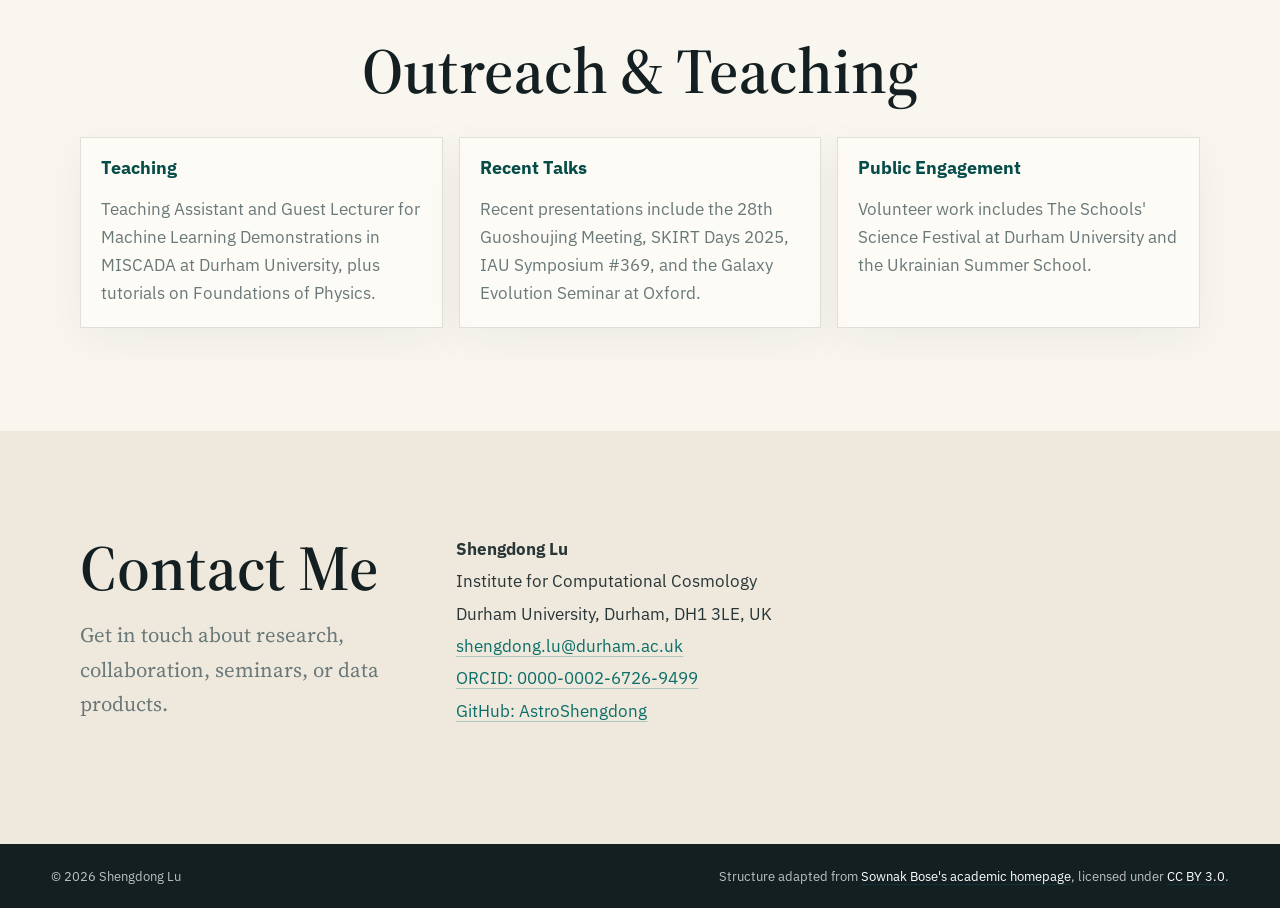
==== commit 8c5ae936: "Polish academic homepage sections" ====
--- a/index.html
+++ b/index.html
@@ -38,6 +38,7 @@
         <a href="#about">About Me</a>
         <a href="#cv">CV</a>
         <a href="#research">Research</a>
+        <a href="#publications">Publications</a>
         <a href="#team">Group</a>
         <a href="#outreach">Outreach &amp; Teaching</a>
         <a href="#contact">Contact</a>
@@ -58,6 +59,12 @@
             <a class="button button-dark" href="#about">About Me</a>
             <a class="button button-light" href="#contact">Contact Me</a>
           </div>
+          <div class="hero-links" aria-label="Key profile links">
+            <a href="documents/shengdong-lu-cv.pdf">CV</a>
+            <a href="documents/shengdong-lu-publications.pdf">Publications</a>
+            <a href="https://orcid.org/0000-0002-6726-9499">ORCID</a>
+            <a href="https://github.com/AstroShengdong">GitHub</a>
+          </div>
         </div>
       </section>
 
@@ -93,6 +100,42 @@
         </div>
       </section>
 
+      <section class="section news-section" id="news">
+        <div class="container">
+          <h2>Latest News</h2>
+          <div class="news-list">
+            <article>
+              <time datetime="2026-05">May 2026</time>
+              <p>
+                Submitted <em>COLIBRE Luminosity Functions - II</em>, modelling the
+                ultraviolet luminosity function from z = 7 to z = 15.
+              </p>
+            </article>
+            <article>
+              <time datetime="2026-05">May 2026</time>
+              <p>
+                Submitted <em>COLIBRE Luminosity Functions - I</em>, covering
+                far-UV to submillimetre luminosity functions at z = 0.
+              </p>
+            </article>
+            <article>
+              <time datetime="2026-05">May 2026</time>
+              <p>
+                Presented at the 28th Guoshoujing Meeting on Galaxy Formation and
+                Evolution in Haikou, China.
+              </p>
+            </article>
+            <article>
+              <time datetime="2025-06">June 2025</time>
+              <p>
+                Presented at IAU Symposium #369, <em>Massive Galaxies across the
+                Universe</em>, in Naples, Italy.
+              </p>
+            </article>
+          </div>
+        </div>
+      </section>
+
       <section class="section cv-section" id="cv">
         <div class="wave wave-top" aria-hidden="true"></div>
         <div class="container">
@@ -153,6 +196,11 @@
       <section class="section research-section" id="research">
         <div class="container">
           <h2>Research</h2>
+          <p class="section-intro">
+            My research connects theoretical galaxy-formation models to the way
+            galaxies are actually observed, from JWST high-redshift samples to
+            low-redshift integral-field surveys.
+          </p>
           <div class="research-grid">
             <article class="research-card">
               <div class="research-art art-jwst" aria-hidden="true"></div>
@@ -202,6 +250,52 @@
                 <a href="documents/shengdong-lu-publications.pdf">See MaNGA DynPop papers</a>
               </div>
             </article>
+          </div>
+        </div>
+      </section>
+
+      <section class="section publications-section" id="publications">
+        <div class="container">
+          <h2>Selected Publications</h2>
+          <p class="section-intro">
+            A selection of first-author and closely related papers. The full list is
+            available as a PDF or through NASA ADS.
+          </p>
+          <div class="publication-list">
+            <article>
+              <span>2026</span>
+              <div>
+                <h3>COLIBRE Luminosity Functions - II: the ultraviolet luminosity function from z = 7 to z = 15 in the COLIBRE simulations</h3>
+                <p>Lu S., Frenk C. S., Lacey C. G., et al. Submitted to MNRAS.</p>
+                <a href="https://arxiv.org/abs/2605.06782">arXiv:2605.06782</a>
+              </div>
+            </article>
+            <article>
+              <span>2026</span>
+              <div>
+                <h3>COLIBRE Luminosity Functions - I: from far-UV to submillimetre luminosity functions at z = 0</h3>
+                <p>Lu S., Frenk C. S., Lacey C. G., et al. Submitted to MNRAS.</p>
+                <a href="https://arxiv.org/abs/2605.02022">arXiv:2605.02022</a>
+              </div>
+            </article>
+            <article>
+              <span>2025</span>
+              <div>
+                <h3>A comparison of pre-existing LCDM predictions with the abundance of JWST galaxies at high redshift</h3>
+                <p>Lu S., Frenk C. S., Bose S., Cole S., Lacey C. G., Baugh C. M., Helly J. C. MNRAS, 536, 1018.</p>
+              </div>
+            </article>
+            <article>
+              <span>2024</span>
+              <div>
+                <h3>MaNGA DynPop - V. The dark-matter fraction versus stellar velocity dispersion relation and IMF variations</h3>
+                <p>Lu S., Zhu K., Cappellari M., Li R., Mao S., Xu D. MNRAS, 530, 4474.</p>
+              </div>
+            </article>
+          </div>
+          <div class="download-row">
+            <a class="button button-dark" href="documents/shengdong-lu-publications.pdf">Full Publication List</a>
+            <a class="button button-light" href="https://ui.adsabs.harvard.edu/search/q=author%3A%22Lu%2C%20Shengdong%22&sort=date%20desc%2C%20bibcode%20desc">NASA ADS</a>
           </div>
         </div>
       </section>
--- a/styles.css
+++ b/styles.css
@@ -108,12 +108,12 @@
   display: flex;
   flex-wrap: wrap;
   justify-content: flex-end;
-  gap: 0.2rem 1rem;
+  gap: 0.2rem 0.85rem;
 }
 
 .navbar nav a {
   color: rgba(255, 255, 255, 0.84);
-  font-size: 0.74rem;
+  font-size: 0.7rem;
   font-weight: 700;
   letter-spacing: 0.08em;
   text-decoration: none;
@@ -200,6 +200,24 @@
   justify-content: center;
   gap: 0.8rem;
   margin-top: 2rem;
+}
+
+.hero-links {
+  display: flex;
+  flex-wrap: wrap;
+  justify-content: center;
+  gap: 0.95rem;
+  margin-top: 1.3rem;
+  font-size: 0.86rem;
+  font-weight: 700;
+}
+
+.hero-links a {
+  color: rgba(255, 255, 255, 0.76);
+}
+
+.hero-links a:hover {
+  color: #fff;
 }
 
 .button {
@@ -300,9 +318,39 @@
 }
 
 .cv-section,
+.news-section,
+.publications-section,
 .team-section,
 .contact-section {
   background: var(--cream);
+}
+
+.news-list {
+  display: grid;
+  grid-template-columns: repeat(4, minmax(0, 1fr));
+  border-top: 1px solid var(--line);
+  border-left: 1px solid var(--line);
+}
+
+.news-list article {
+  min-height: 13rem;
+  padding: 1.25rem;
+  border-right: 1px solid var(--line);
+  border-bottom: 1px solid var(--line);
+  background: rgba(255, 253, 248, 0.68);
+}
+
+.news-list time,
+.publication-list span {
+  color: var(--orange-dark);
+  font-size: 0.78rem;
+  font-weight: 700;
+  letter-spacing: 0.1em;
+  text-transform: uppercase;
+}
+
+.news-list p {
+  margin: 0.8rem 0 0;
 }
 
 .wave {
@@ -370,6 +418,16 @@
   gap: 1.3rem;
 }
 
+.section-intro {
+  width: min(760px, 100%);
+  margin: -0.9rem auto 2rem;
+  color: var(--muted);
+  font-family: var(--serif);
+  font-size: clamp(1.08rem, 1.6vw, 1.28rem);
+  line-height: 1.65;
+  text-align: center;
+}
+
 .research-card {
   display: grid;
   grid-template-columns: minmax(220px, 0.34fr) minmax(0, 1fr);
@@ -394,6 +452,10 @@
 
 .research-card a {
   font-weight: 700;
+}
+
+.research-card:nth-child(even) .research-art {
+  order: 2;
 }
 
 .research-art {
@@ -439,6 +501,38 @@
     linear-gradient(145deg, #172427, #0a6e69);
 }
 
+.publication-list {
+  display: grid;
+  gap: 0;
+  border-top: 1px solid var(--line);
+}
+
+.publication-list article {
+  display: grid;
+  grid-template-columns: 5.5rem minmax(0, 1fr);
+  gap: 1rem;
+  padding: 1.2rem 0;
+  border-bottom: 1px solid var(--line);
+}
+
+.publication-list h3 {
+  margin-bottom: 0.45rem;
+  color: var(--ink);
+  font-family: var(--serif);
+  font-size: clamp(1.1rem, 1.7vw, 1.34rem);
+  font-weight: 520;
+  line-height: 1.3;
+}
+
+.publication-list p {
+  margin: 0 0 0.25rem;
+  color: var(--muted);
+}
+
+.publication-list a {
+  font-weight: 700;
+}
+
 .team-grid,
 .outreach-grid {
   display: grid;
@@ -548,13 +642,18 @@
   }
 
   .cv-grid,
+  .news-list,
   .team-grid,
   .outreach-grid {
-    grid-template-columns: 1fr;
+    grid-template-columns: repeat(2, minmax(0, 1fr));
   }
 
   .feature-person {
     grid-column: auto;
+  }
+
+  .research-card:nth-child(even) .research-art {
+    order: 0;
   }
 }
 
@@ -596,4 +695,22 @@
   .feature-person {
     grid-template-columns: 1fr;
   }
-}
+
+  .news-list,
+  .cv-grid,
+  .team-grid,
+  .outreach-grid {
+    grid-template-columns: 1fr;
+  }
+
+  .section-intro {
+    margin-right: 0;
+    margin-left: 0;
+    text-align: left;
+  }
+
+  .publication-list article {
+    grid-template-columns: 1fr;
+    gap: 0.45rem;
+  }
+}
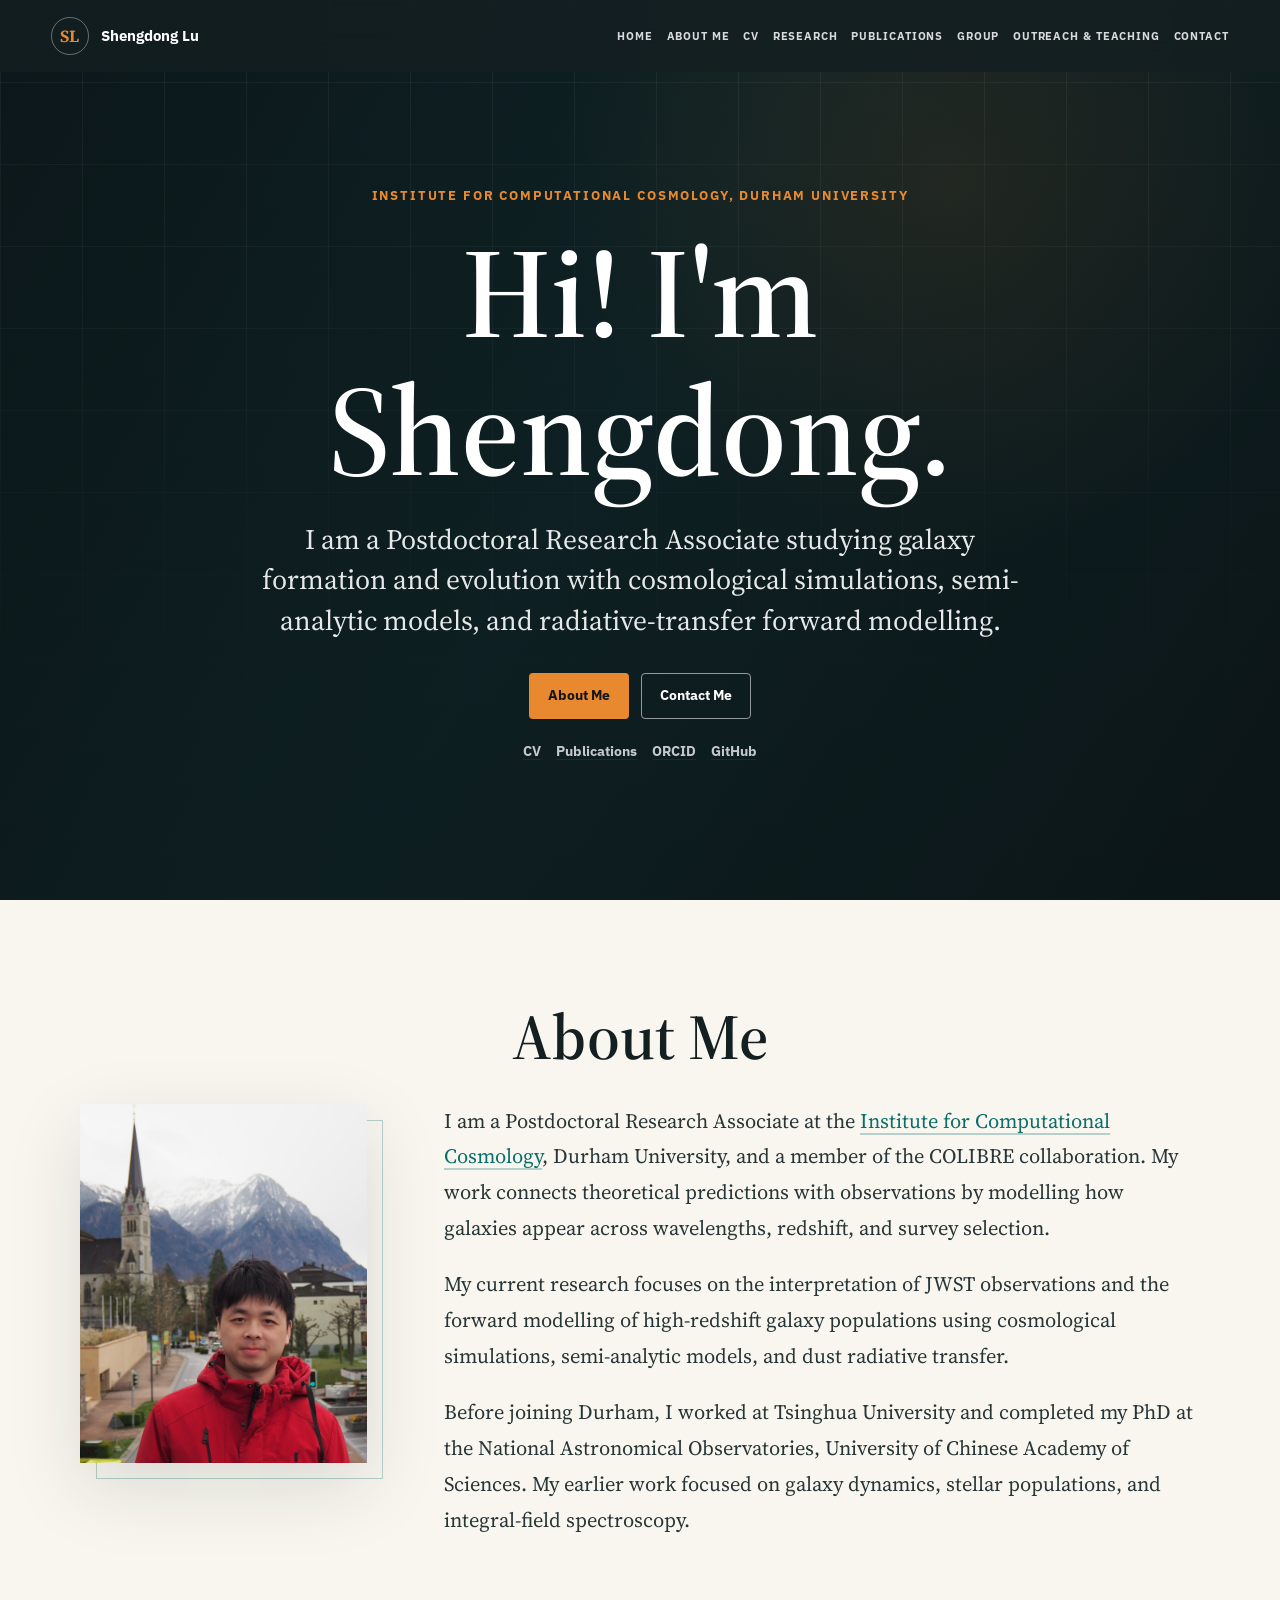
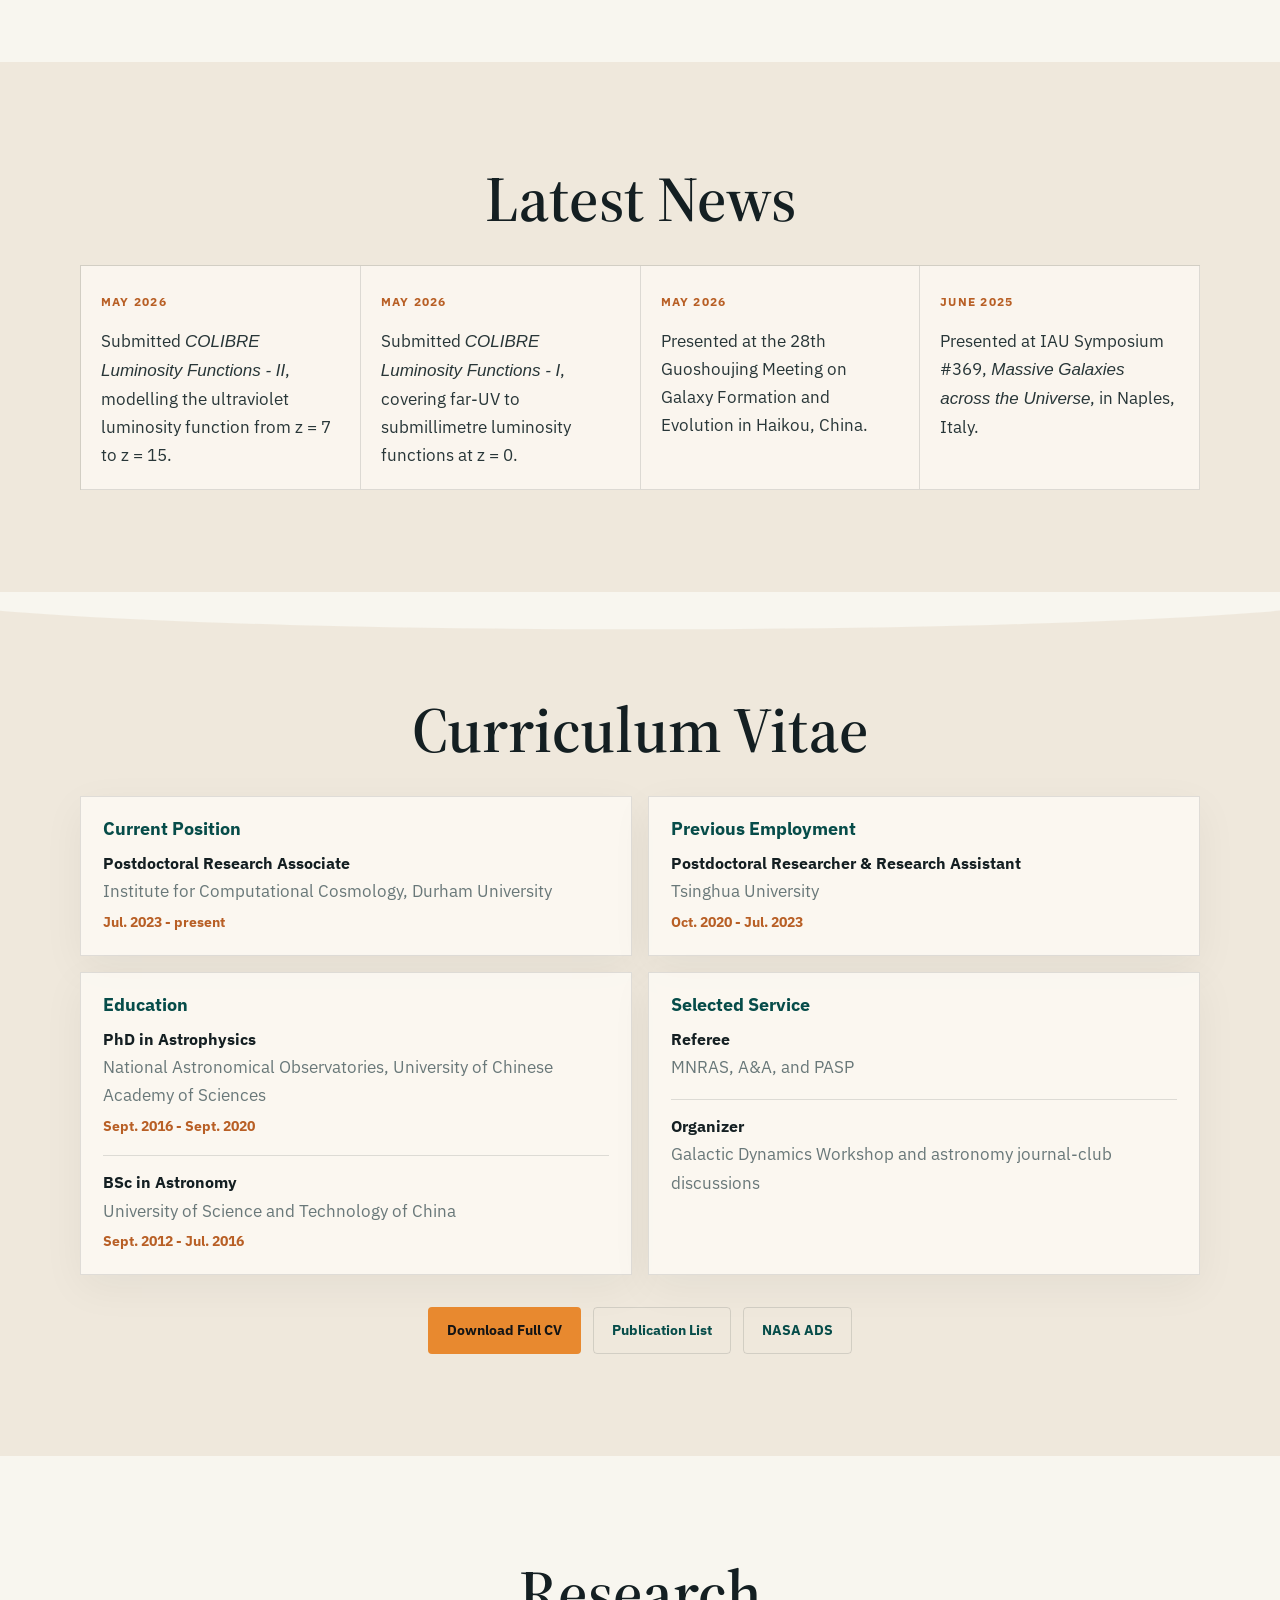
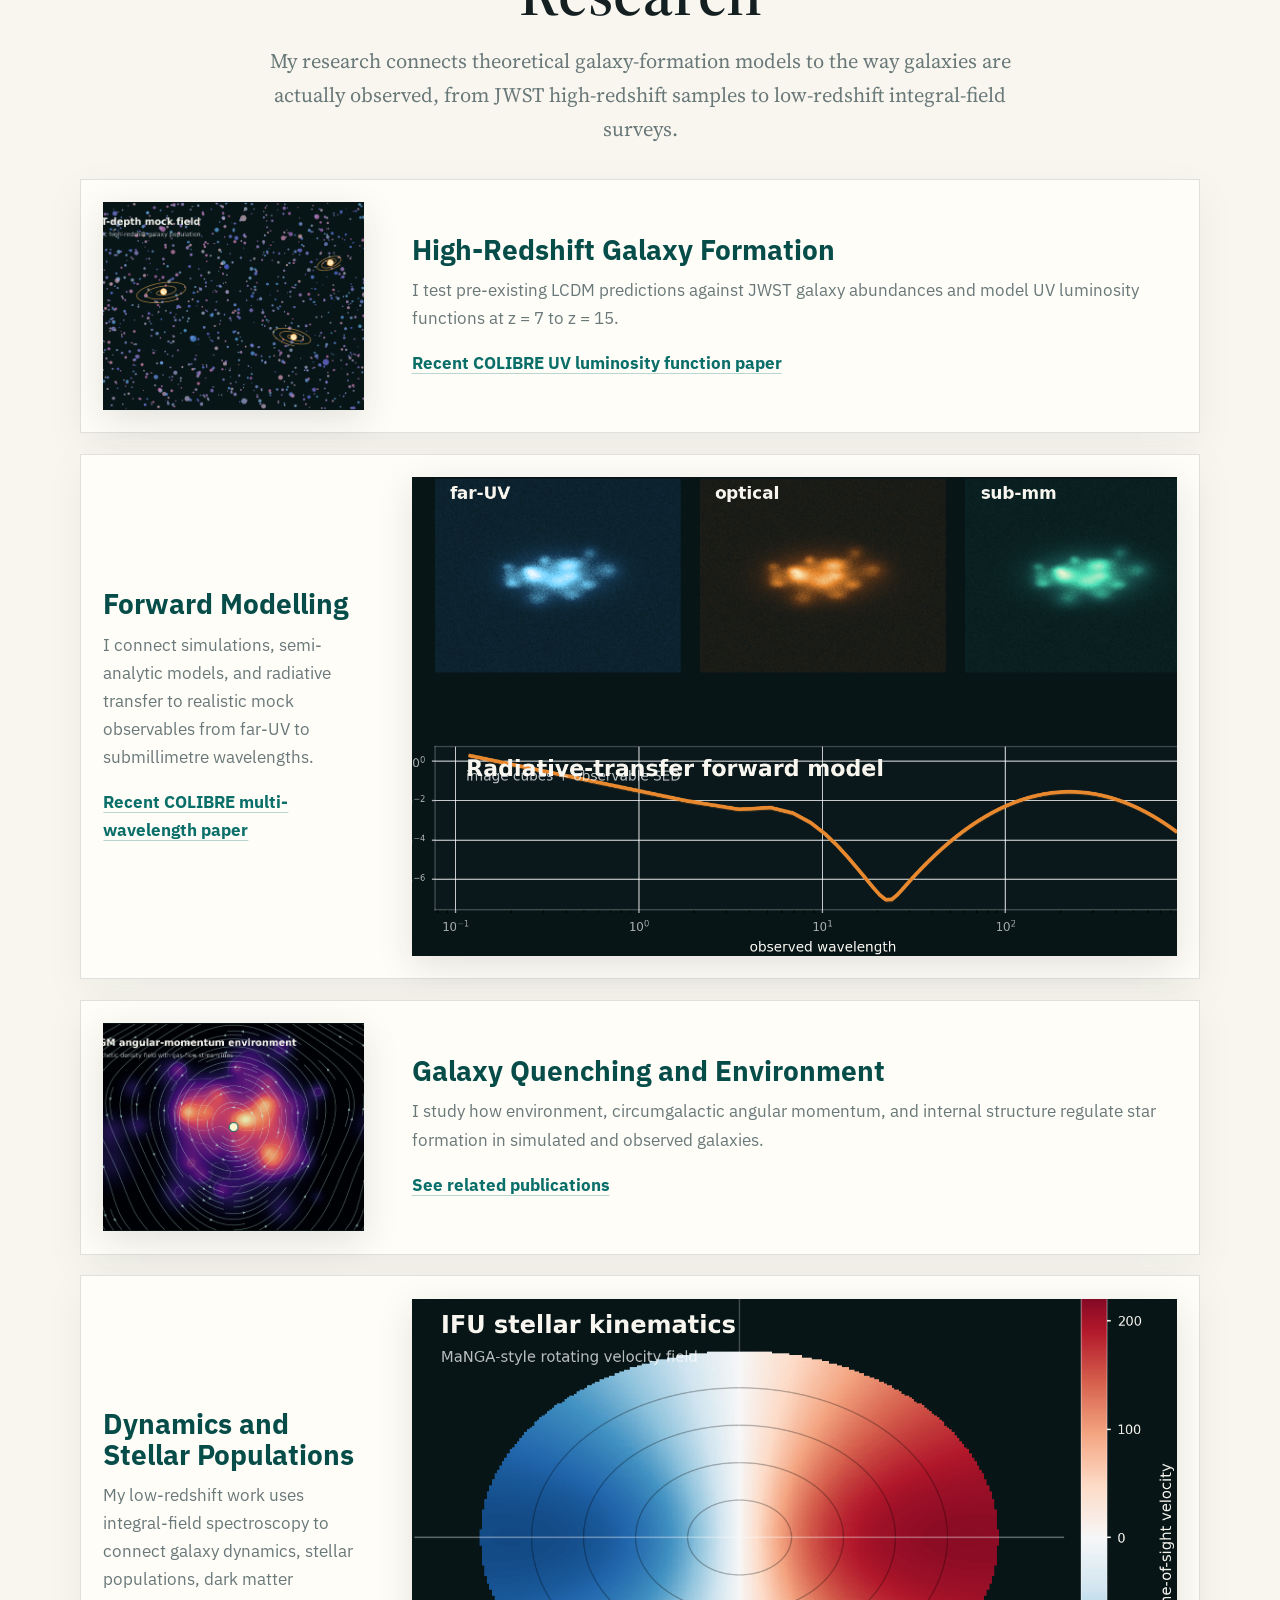
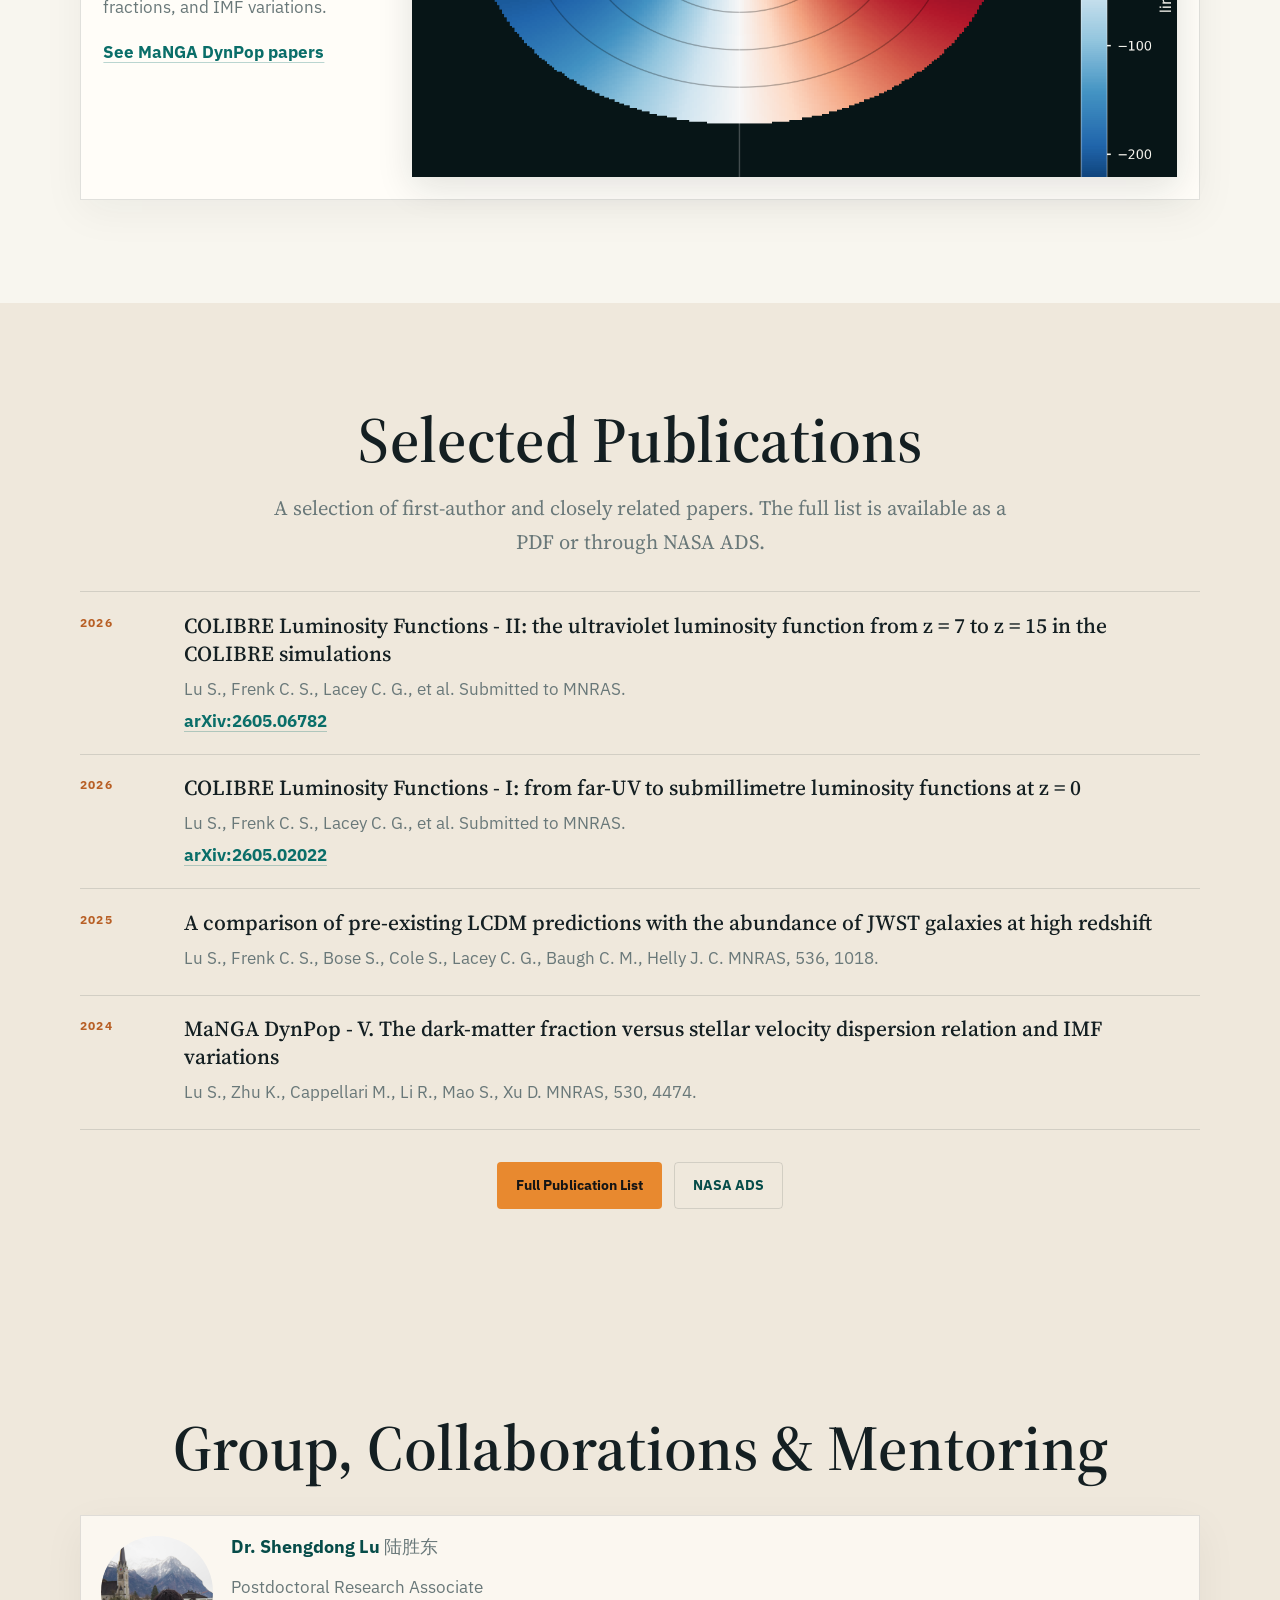
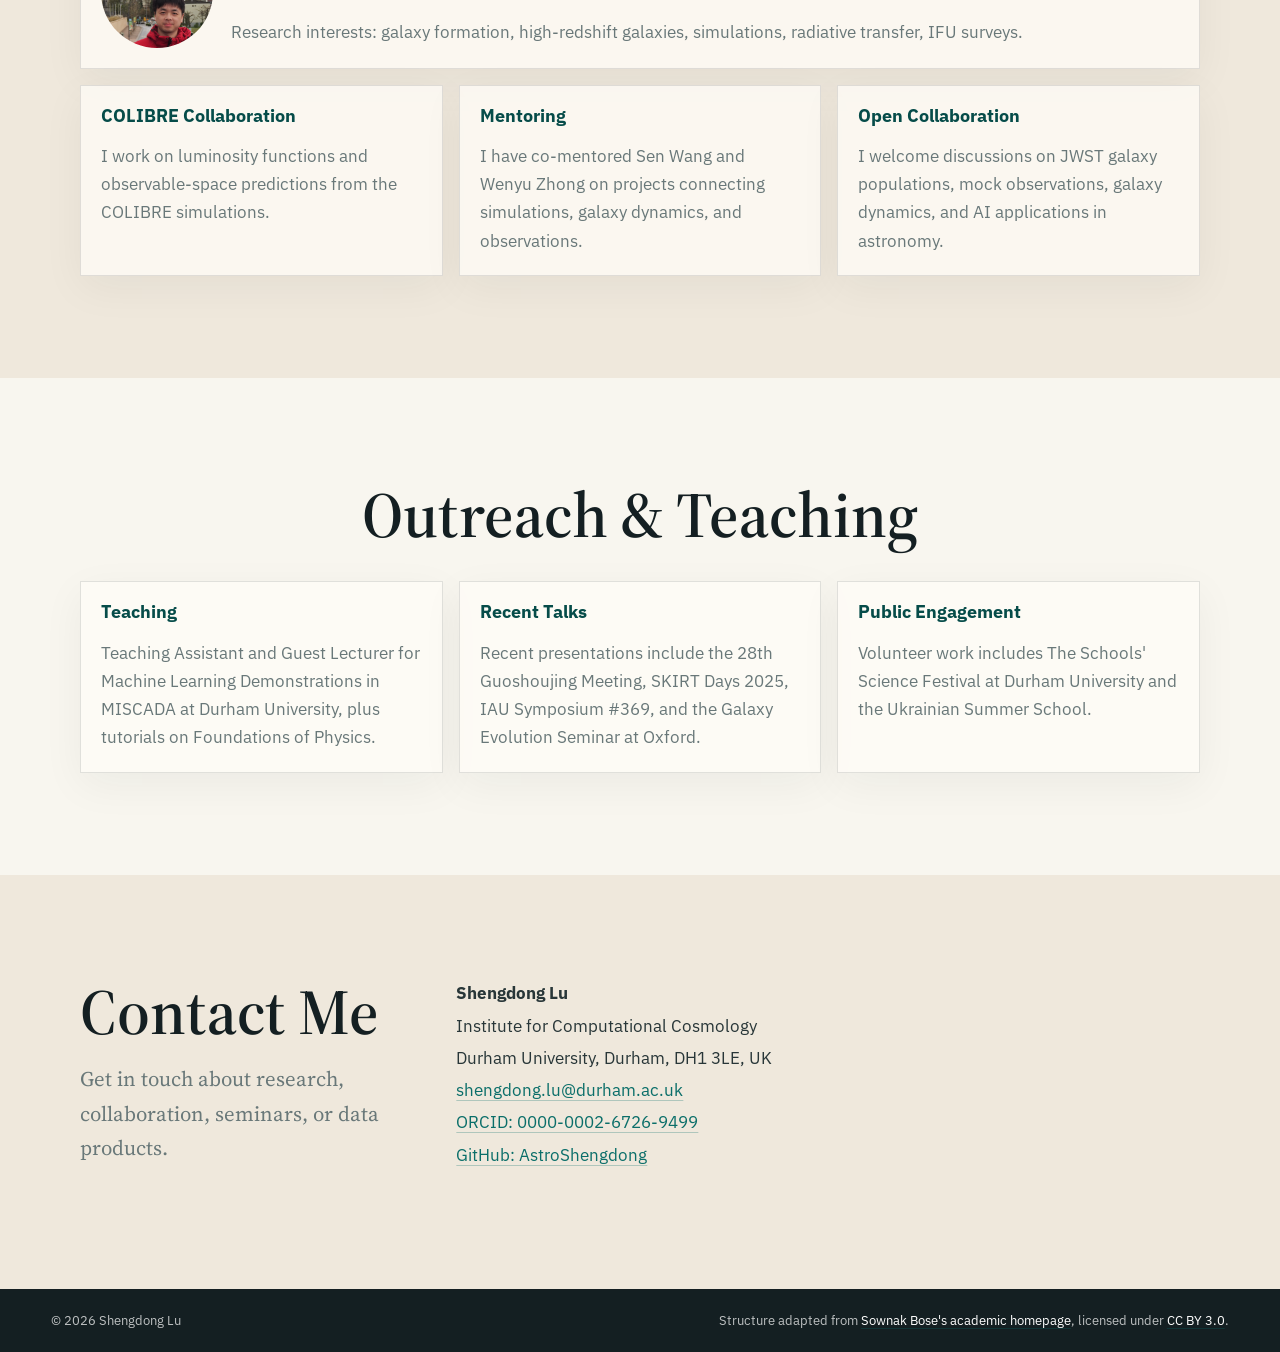
==== commit 52f9f47b: "Add research section visuals" ====
--- a/index.html
+++ b/index.html
@@ -203,7 +203,12 @@
           </p>
           <div class="research-grid">
             <article class="research-card">
-              <div class="research-art art-jwst" aria-hidden="true"></div>
+              <figure class="research-figure">
+                <img
+                  src="assets/research/jwst-mock-field.png"
+                  alt="Synthetic deep galaxy field resembling a JWST high-redshift mock catalogue"
+                >
+              </figure>
               <div>
                 <h3>High-Redshift Galaxy Formation</h3>
                 <p>
@@ -215,7 +220,12 @@
             </article>
 
             <article class="research-card">
-              <div class="research-art art-forward" aria-hidden="true"></div>
+              <figure class="research-figure">
+                <img
+                  src="assets/research/forward-modelling-mock.png"
+                  alt="Synthetic radiative-transfer mock images and spectral energy distribution"
+                >
+              </figure>
               <div>
                 <h3>Forward Modelling</h3>
                 <p>
@@ -227,7 +237,12 @@
             </article>
 
             <article class="research-card">
-              <div class="research-art art-quench" aria-hidden="true"></div>
+              <figure class="research-figure">
+                <img
+                  src="assets/research/cgm-angular-momentum.png"
+                  alt="Synthetic circumgalactic density map with angular-momentum streamlines"
+                >
+              </figure>
               <div>
                 <h3>Galaxy Quenching and Environment</h3>
                 <p>
@@ -239,7 +254,12 @@
             </article>
 
             <article class="research-card">
-              <div class="research-art art-dynamics" aria-hidden="true"></div>
+              <figure class="research-figure">
+                <img
+                  src="assets/research/ifu-kinematics.png"
+                  alt="Synthetic integral-field stellar velocity map with red and blue rotation pattern"
+                >
+              </figure>
               <div>
                 <h3>Dynamics and Stellar Populations</h3>
                 <p>
--- a/styles.css
+++ b/styles.css
@@ -454,51 +454,21 @@
   font-weight: 700;
 }
 
-.research-card:nth-child(even) .research-art {
+.research-card:nth-child(even) .research-figure {
   order: 2;
 }
 
-.research-art {
+.research-figure {
+  margin: 0;
+}
+
+.research-figure img {
+  width: 100%;
   min-height: 13rem;
-  background-color: #102326;
-  background-image:
-    radial-gradient(circle at 22% 26%, rgba(232, 137, 47, 0.75), transparent 0.6rem),
-    radial-gradient(circle at 66% 58%, rgba(255, 255, 255, 0.84), transparent 0.16rem),
-    radial-gradient(circle at 76% 42%, rgba(255, 255, 255, 0.56), transparent 0.12rem),
-    linear-gradient(135deg, rgba(10, 110, 105, 0.88), rgba(20, 31, 34, 0.2));
-  overflow: hidden;
-}
-
-.research-art::after {
-  display: block;
-  width: 130%;
-  height: 130%;
-  transform: translate(-10%, -10%) rotate(-16deg);
-  background:
-    repeating-linear-gradient(90deg, rgba(255, 255, 255, 0.18) 0 1px, transparent 1px 16px),
-    repeating-linear-gradient(0deg, rgba(255, 255, 255, 0.14) 0 1px, transparent 1px 16px);
-  content: "";
-}
-
-.art-forward {
-  background-image:
-    radial-gradient(circle at 54% 48%, rgba(232, 137, 47, 0.65), transparent 2.2rem),
-    radial-gradient(circle at 28% 26%, rgba(255, 255, 255, 0.64), transparent 0.12rem),
-    linear-gradient(145deg, #102326, #0a6e69);
-}
-
-.art-quench {
-  background-image:
-    radial-gradient(circle at 35% 55%, rgba(255, 255, 255, 0.72), transparent 0.16rem),
-    radial-gradient(circle at 67% 34%, rgba(232, 137, 47, 0.66), transparent 1.7rem),
-    linear-gradient(145deg, #1b292d, #653a25);
-}
-
-.art-dynamics {
-  background-image:
-    radial-gradient(circle at 50% 50%, transparent 0 2rem, rgba(232, 137, 47, 0.72) 2.05rem 2.15rem, transparent 2.2rem),
-    radial-gradient(circle at 52% 51%, rgba(255, 255, 255, 0.75), transparent 0.18rem),
-    linear-gradient(145deg, #172427, #0a6e69);
+  aspect-ratio: 16 / 10;
+  object-fit: cover;
+  background: #102326;
+  box-shadow: 0 10px 34px rgba(20, 31, 34, 0.12);
 }
 
 .publication-list {
@@ -652,7 +622,7 @@
     grid-column: auto;
   }
 
-  .research-card:nth-child(even) .research-art {
+  .research-card:nth-child(even) .research-figure {
     order: 0;
   }
 }
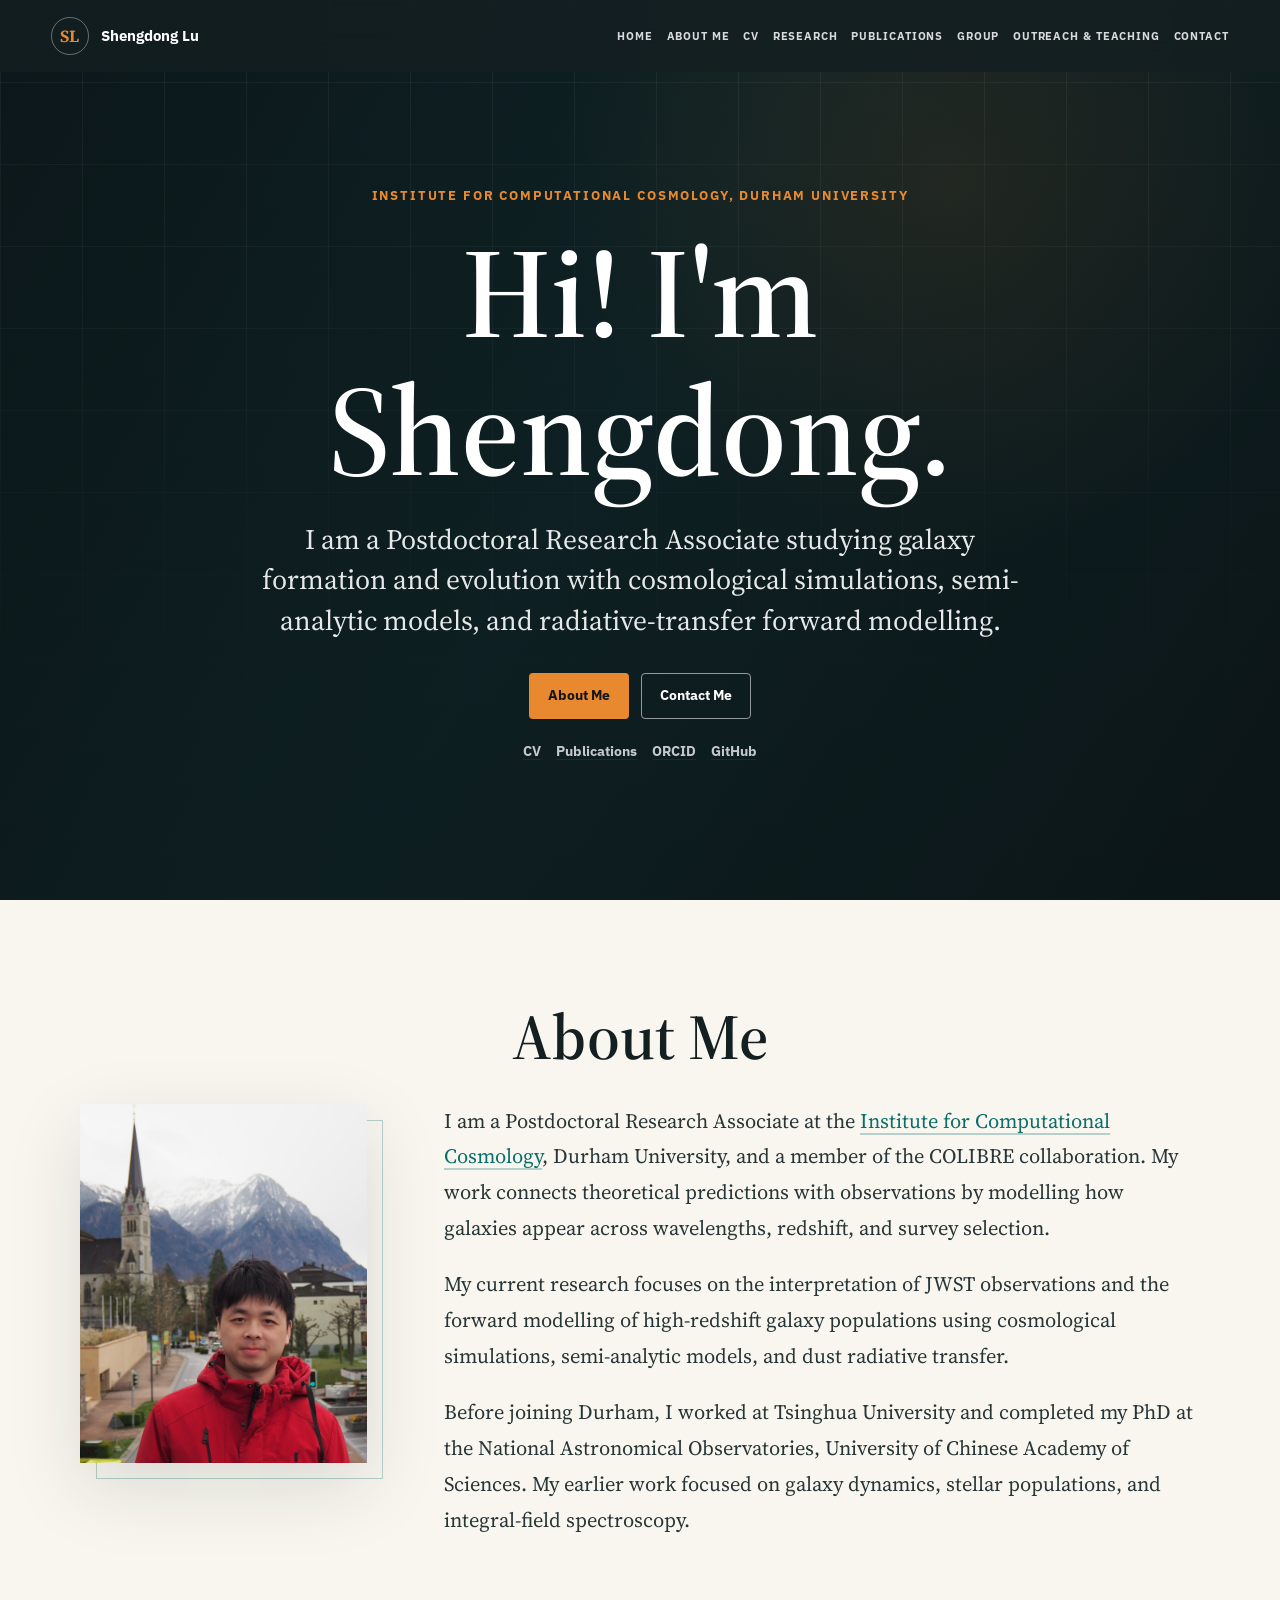
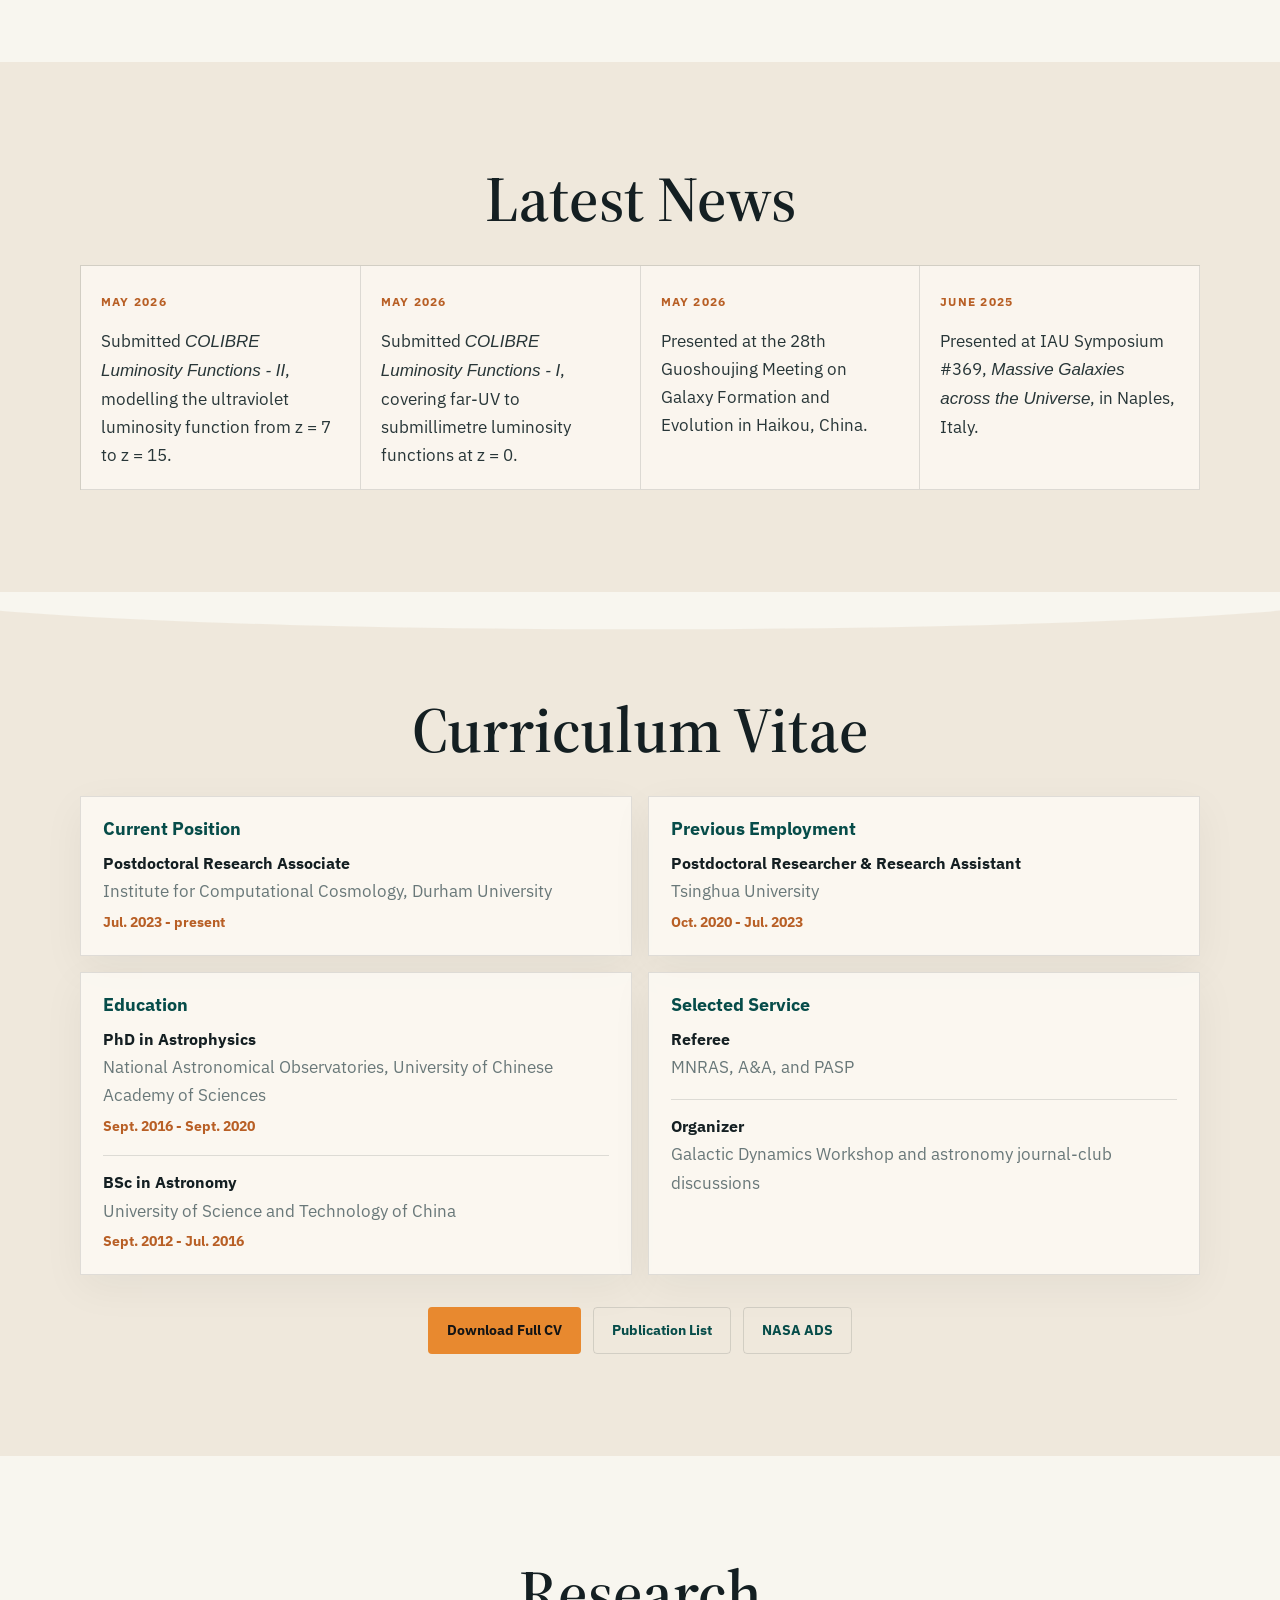
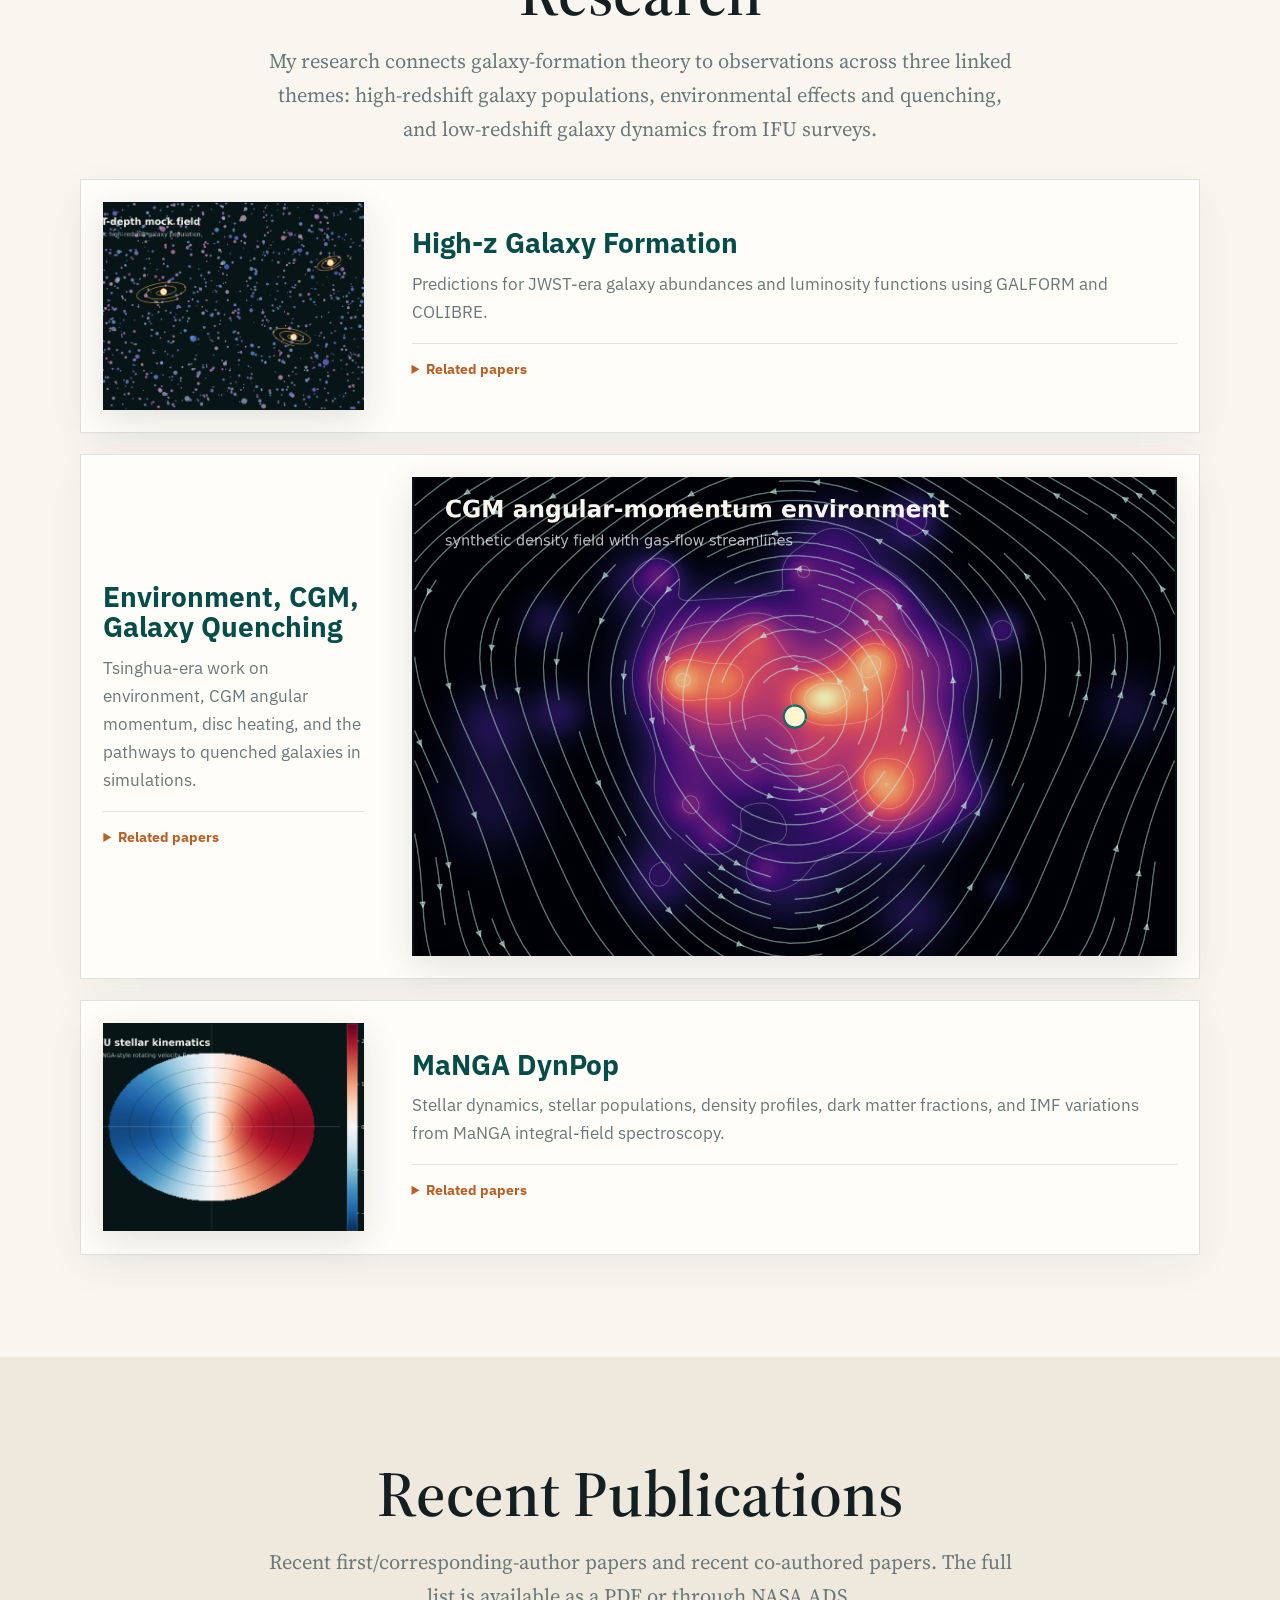
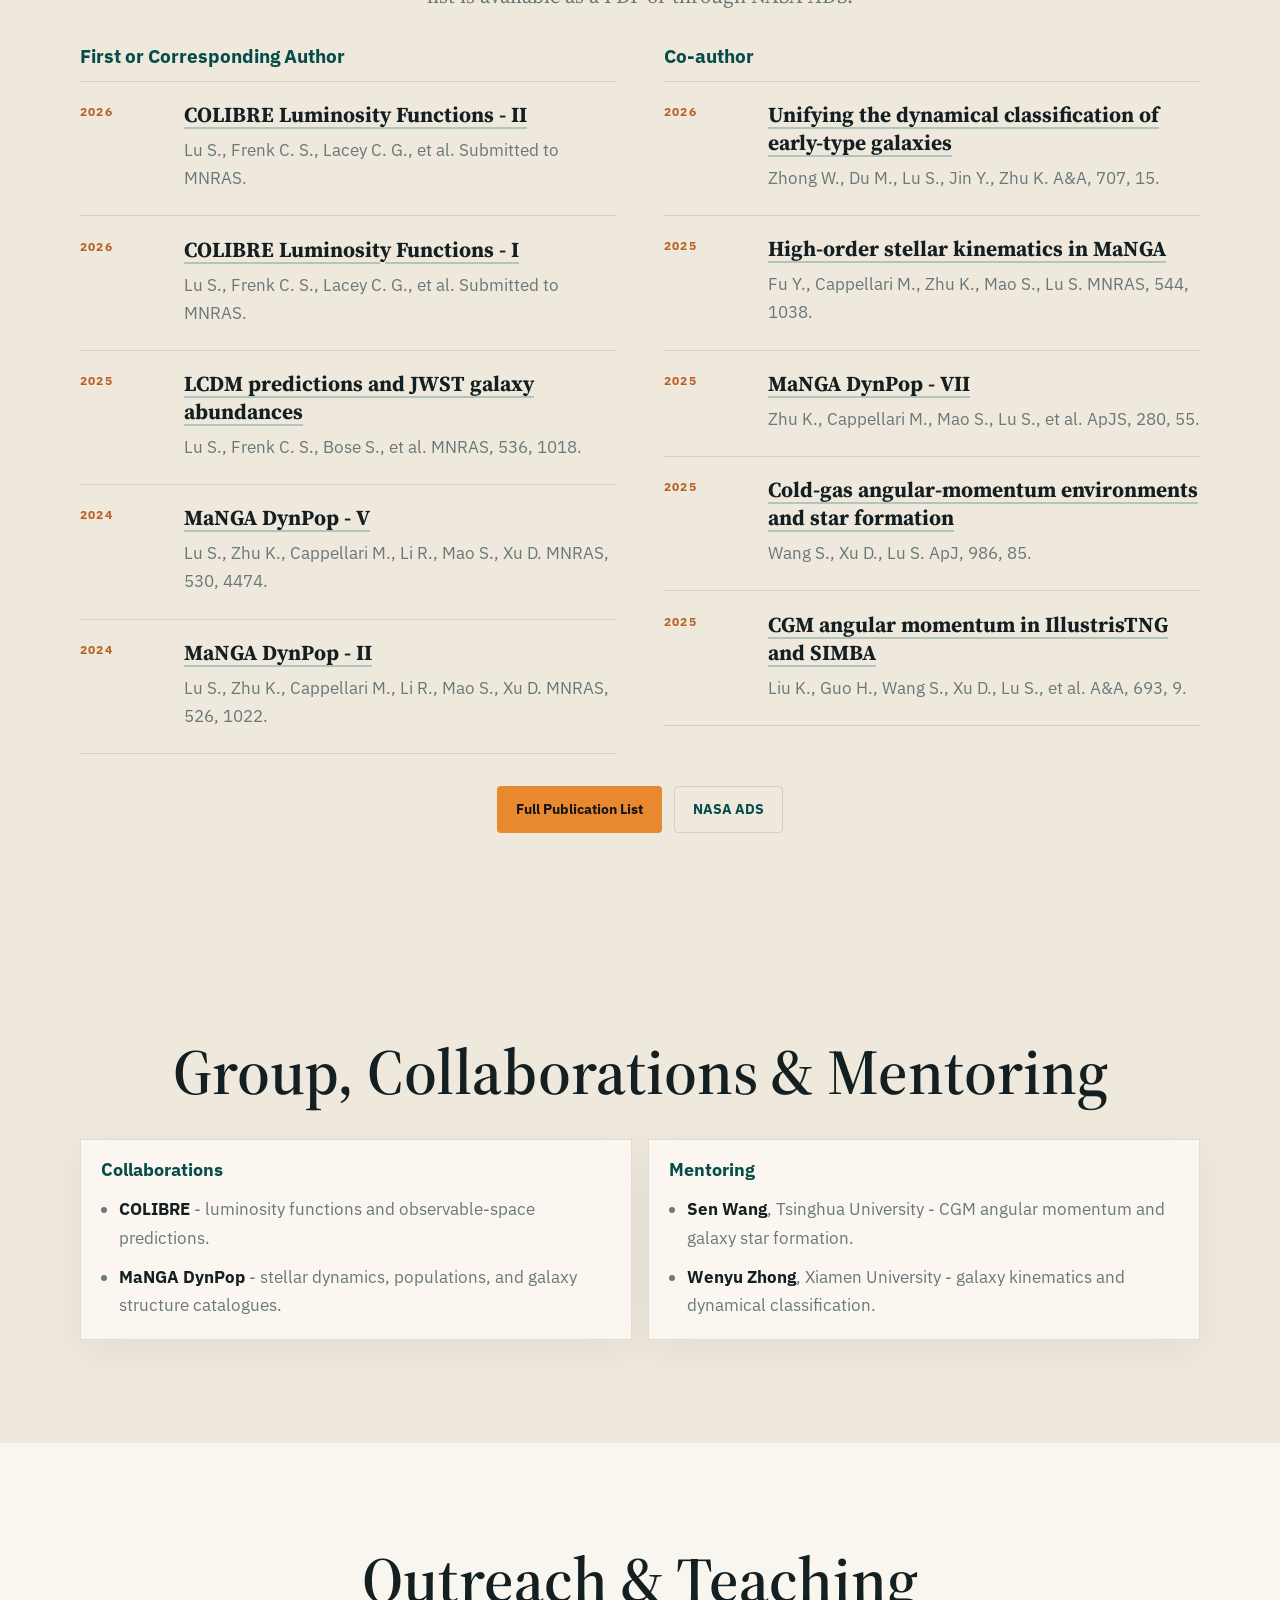
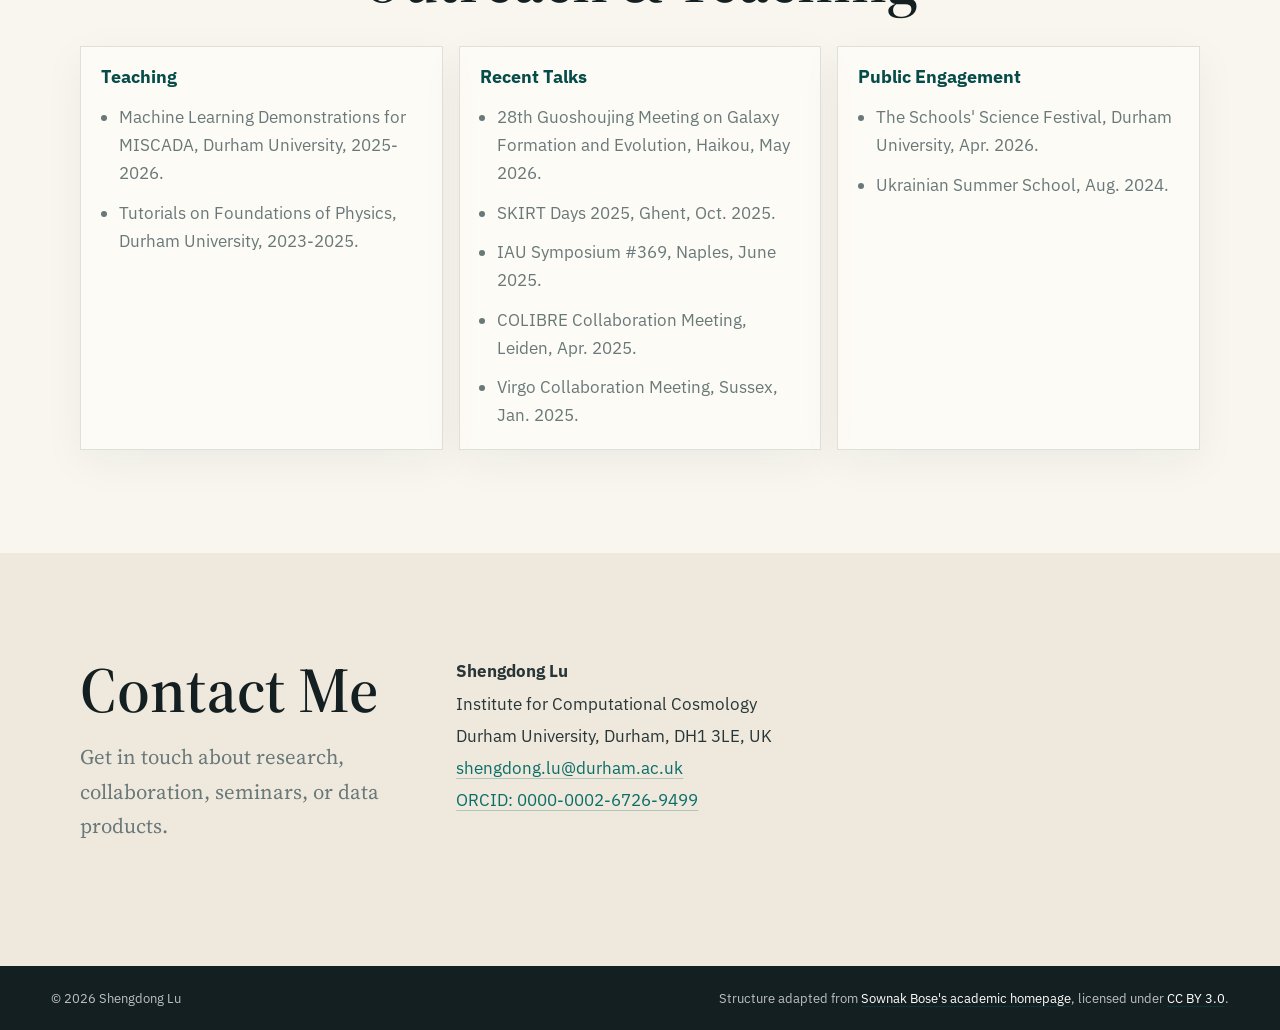
==== commit 6ed281b3: "Restructure research and publication sections" ====
--- a/index.html
+++ b/index.html
@@ -197,9 +197,9 @@
         <div class="container">
           <h2>Research</h2>
           <p class="section-intro">
-            My research connects theoretical galaxy-formation models to the way
-            galaxies are actually observed, from JWST high-redshift samples to
-            low-redshift integral-field surveys.
+            My research connects galaxy-formation theory to observations across
+            three linked themes: high-redshift galaxy populations, environmental
+            effects and quenching, and low-redshift galaxy dynamics from IFU surveys.
           </p>
           <div class="research-grid">
             <article class="research-card">
@@ -210,29 +210,28 @@
                 >
               </figure>
               <div>
-                <h3>High-Redshift Galaxy Formation</h3>
+                <h3>High-z Galaxy Formation</h3>
                 <p>
-                  I test pre-existing LCDM predictions against JWST galaxy abundances
-                  and model UV luminosity functions at z = 7 to z = 15.
+                  Predictions for JWST-era galaxy abundances and luminosity functions
+                  using GALFORM and COLIBRE.
                 </p>
-                <a href="https://arxiv.org/abs/2605.06782">Recent COLIBRE UV luminosity function paper</a>
-              </div>
-            </article>
-
-            <article class="research-card">
-              <figure class="research-figure">
-                <img
-                  src="assets/research/forward-modelling-mock.png"
-                  alt="Synthetic radiative-transfer mock images and spectral energy distribution"
-                >
-              </figure>
-              <div>
-                <h3>Forward Modelling</h3>
-                <p>
-                  I connect simulations, semi-analytic models, and radiative transfer
-                  to realistic mock observables from far-UV to submillimetre wavelengths.
-                </p>
-                <a href="https://arxiv.org/abs/2605.02022">Recent COLIBRE multi-wavelength paper</a>
+                <details class="paper-menu">
+                  <summary>Related papers</summary>
+                  <ul>
+                    <li>
+                      <a href="https://ui.adsabs.harvard.edu/abs/2025MNRAS.536.1018L/abstract">Pre-existing LCDM predictions and JWST galaxy abundances</a>
+                      <span>GALFORM, 2025</span>
+                    </li>
+                    <li>
+                      <a href="https://ui.adsabs.harvard.edu/abs/2026arXiv260502022L/abstract">COLIBRE Luminosity Functions - I</a>
+                      <span>z = 0, far-UV to submillimetre</span>
+                    </li>
+                    <li>
+                      <a href="https://ui.adsabs.harvard.edu/abs/2026arXiv260506782L/abstract">COLIBRE Luminosity Functions - II</a>
+                      <span>UV luminosity functions at z = 7-15</span>
+                    </li>
+                  </ul>
+                </details>
               </div>
             </article>
 
@@ -244,12 +243,32 @@
                 >
               </figure>
               <div>
-                <h3>Galaxy Quenching and Environment</h3>
+                <h3>Environment, CGM, Galaxy Quenching</h3>
                 <p>
-                  I study how environment, circumgalactic angular momentum, and internal
-                  structure regulate star formation in simulated and observed galaxies.
+                  Tsinghua-era work on environment, CGM angular momentum, disc
+                  heating, and the pathways to quenched galaxies in simulations.
                 </p>
-                <a href="documents/shengdong-lu-publications.pdf">See related publications</a>
+                <details class="paper-menu">
+                  <summary>Related papers</summary>
+                  <ul>
+                    <li>
+                      <a href="https://ui.adsabs.harvard.edu/abs/2022MNRAS.509.5062L/abstract">Quenched, bulge-dominated, but dynamically cold galaxies</a>
+                      <span>IllustrisTNG and observed counterparts</span>
+                    </li>
+                    <li>
+                      <a href="https://ui.adsabs.harvard.edu/abs/2022MNRAS.509.2707L/abstract">From environment to CGM angular momentum to star formation - II</a>
+                      <span>quenched galaxies</span>
+                    </li>
+                    <li>
+                      <a href="https://ui.adsabs.harvard.edu/abs/2021MNRAS.503..726L/abstract">Hot and counter-rotating star-forming disc galaxies</a>
+                      <span>IllustrisTNG and observed counterparts</span>
+                    </li>
+                    <li>
+                      <a href="https://ui.adsabs.harvard.edu/abs/2022MNRAS.509.3148W/abstract">From environment to CGM angular momentum to star formation - I</a>
+                      <span>star-forming galaxies</span>
+                    </li>
+                  </ul>
+                </details>
               </div>
             </article>
 
@@ -261,13 +280,44 @@
                 >
               </figure>
               <div>
-                <h3>Dynamics and Stellar Populations</h3>
+                <h3>MaNGA DynPop</h3>
                 <p>
-                  My low-redshift work uses integral-field spectroscopy to connect
-                  galaxy dynamics, stellar populations, dark matter fractions, and IMF
-                  variations.
+                  Stellar dynamics, stellar populations, density profiles, dark matter
+                  fractions, and IMF variations from MaNGA integral-field spectroscopy.
                 </p>
-                <a href="documents/shengdong-lu-publications.pdf">See MaNGA DynPop papers</a>
+                <details class="paper-menu">
+                  <summary>Related papers</summary>
+                  <ul>
+                    <li>
+                      <a href="https://ui.adsabs.harvard.edu/abs/2023MNRAS.522.6326Z/abstract">MaNGA DynPop - I</a>
+                      <span>dynamical modelling catalogue</span>
+                    </li>
+                    <li>
+                      <a href="https://ui.adsabs.harvard.edu/abs/2024MNRAS.526.1022L/abstract">MaNGA DynPop - II</a>
+                      <span>stellar populations and star-formation histories</span>
+                    </li>
+                    <li>
+                      <a href="https://ui.adsabs.harvard.edu/abs/2024MNRAS.527..706Z/abstract">MaNGA DynPop - III</a>
+                      <span>dynamics versus stellar-population relations</span>
+                    </li>
+                    <li>
+                      <a href="https://ui.adsabs.harvard.edu/abs/2024MNRAS.527.1580W/abstract">MaNGA DynPop - IV</a>
+                      <span>stacked density profiles of groups and clusters</span>
+                    </li>
+                    <li>
+                      <a href="https://ui.adsabs.harvard.edu/abs/2024MNRAS.530.4474L/abstract">MaNGA DynPop - V</a>
+                      <span>dark-matter fraction and IMF variations</span>
+                    </li>
+                    <li>
+                      <a href="https://ui.adsabs.harvard.edu/abs/2024MNRAS.529.4633L/abstract">MaNGA DynPop - VI</a>
+                      <span>density slopes versus simulations</span>
+                    </li>
+                    <li>
+                      <a href="https://ui.adsabs.harvard.edu/abs/2025ApJS..280...55Z/abstract">MaNGA DynPop - VII</a>
+                      <span>bulge-disk-halo modelling and circular velocities</span>
+                    </li>
+                  </ul>
+                </details>
               </div>
             </article>
           </div>
@@ -276,42 +326,93 @@
 
       <section class="section publications-section" id="publications">
         <div class="container">
-          <h2>Selected Publications</h2>
+          <h2>Recent Publications</h2>
           <p class="section-intro">
-            A selection of first-author and closely related papers. The full list is
-            available as a PDF or through NASA ADS.
+            Recent first/corresponding-author papers and recent co-authored papers.
+            The full list is available as a PDF or through NASA ADS.
           </p>
-          <div class="publication-list">
-            <article>
-              <span>2026</span>
-              <div>
-                <h3>COLIBRE Luminosity Functions - II: the ultraviolet luminosity function from z = 7 to z = 15 in the COLIBRE simulations</h3>
-                <p>Lu S., Frenk C. S., Lacey C. G., et al. Submitted to MNRAS.</p>
-                <a href="https://arxiv.org/abs/2605.06782">arXiv:2605.06782</a>
-              </div>
-            </article>
-            <article>
-              <span>2026</span>
-              <div>
-                <h3>COLIBRE Luminosity Functions - I: from far-UV to submillimetre luminosity functions at z = 0</h3>
-                <p>Lu S., Frenk C. S., Lacey C. G., et al. Submitted to MNRAS.</p>
-                <a href="https://arxiv.org/abs/2605.02022">arXiv:2605.02022</a>
-              </div>
-            </article>
-            <article>
-              <span>2025</span>
-              <div>
-                <h3>A comparison of pre-existing LCDM predictions with the abundance of JWST galaxies at high redshift</h3>
-                <p>Lu S., Frenk C. S., Bose S., Cole S., Lacey C. G., Baugh C. M., Helly J. C. MNRAS, 536, 1018.</p>
-              </div>
-            </article>
-            <article>
-              <span>2024</span>
-              <div>
-                <h3>MaNGA DynPop - V. The dark-matter fraction versus stellar velocity dispersion relation and IMF variations</h3>
-                <p>Lu S., Zhu K., Cappellari M., Li R., Mao S., Xu D. MNRAS, 530, 4474.</p>
-              </div>
-            </article>
+          <div class="publication-columns">
+            <section>
+              <h3>First or Corresponding Author</h3>
+              <div class="publication-list">
+                <article>
+                  <span>2026</span>
+                  <div>
+                    <h4><a href="https://ui.adsabs.harvard.edu/abs/2026arXiv260506782L/abstract">COLIBRE Luminosity Functions - II</a></h4>
+                    <p>Lu S., Frenk C. S., Lacey C. G., et al. Submitted to MNRAS.</p>
+                  </div>
+                </article>
+                <article>
+                  <span>2026</span>
+                  <div>
+                    <h4><a href="https://ui.adsabs.harvard.edu/abs/2026arXiv260502022L/abstract">COLIBRE Luminosity Functions - I</a></h4>
+                    <p>Lu S., Frenk C. S., Lacey C. G., et al. Submitted to MNRAS.</p>
+                  </div>
+                </article>
+                <article>
+                  <span>2025</span>
+                  <div>
+                    <h4><a href="https://ui.adsabs.harvard.edu/abs/2025MNRAS.536.1018L/abstract">LCDM predictions and JWST galaxy abundances</a></h4>
+                    <p>Lu S., Frenk C. S., Bose S., et al. MNRAS, 536, 1018.</p>
+                  </div>
+                </article>
+                <article>
+                  <span>2024</span>
+                  <div>
+                    <h4><a href="https://ui.adsabs.harvard.edu/abs/2024MNRAS.530.4474L/abstract">MaNGA DynPop - V</a></h4>
+                    <p>Lu S., Zhu K., Cappellari M., Li R., Mao S., Xu D. MNRAS, 530, 4474.</p>
+                  </div>
+                </article>
+                <article>
+                  <span>2024</span>
+                  <div>
+                    <h4><a href="https://ui.adsabs.harvard.edu/abs/2024MNRAS.526.1022L/abstract">MaNGA DynPop - II</a></h4>
+                    <p>Lu S., Zhu K., Cappellari M., Li R., Mao S., Xu D. MNRAS, 526, 1022.</p>
+                  </div>
+                </article>
+              </div>
+            </section>
+
+            <section>
+              <h3>Co-author</h3>
+              <div class="publication-list">
+                <article>
+                  <span>2026</span>
+                  <div>
+                    <h4><a href="https://ui.adsabs.harvard.edu/abs/2026A&A...707A..15Z/abstract">Unifying the dynamical classification of early-type galaxies</a></h4>
+                    <p>Zhong W., Du M., Lu S., Jin Y., Zhu K. A&amp;A, 707, 15.</p>
+                  </div>
+                </article>
+                <article>
+                  <span>2025</span>
+                  <div>
+                    <h4><a href="https://ui.adsabs.harvard.edu/abs/2025MNRAS.544.1038F/abstract">High-order stellar kinematics in MaNGA</a></h4>
+                    <p>Fu Y., Cappellari M., Zhu K., Mao S., Lu S. MNRAS, 544, 1038.</p>
+                  </div>
+                </article>
+                <article>
+                  <span>2025</span>
+                  <div>
+                    <h4><a href="https://ui.adsabs.harvard.edu/abs/2025ApJS..280...55Z/abstract">MaNGA DynPop - VII</a></h4>
+                    <p>Zhu K., Cappellari M., Mao S., Lu S., et al. ApJS, 280, 55.</p>
+                  </div>
+                </article>
+                <article>
+                  <span>2025</span>
+                  <div>
+                    <h4><a href="https://ui.adsabs.harvard.edu/abs/2025ApJ...986...85W/abstract">Cold-gas angular-momentum environments and star formation</a></h4>
+                    <p>Wang S., Xu D., Lu S. ApJ, 986, 85.</p>
+                  </div>
+                </article>
+                <article>
+                  <span>2025</span>
+                  <div>
+                    <h4><a href="https://ui.adsabs.harvard.edu/abs/2025A&A...693A...9L/abstract">CGM angular momentum in IllustrisTNG and SIMBA</a></h4>
+                    <p>Liu K., Guo H., Wang S., Xu D., Lu S., et al. A&amp;A, 693, 9.</p>
+                  </div>
+                </article>
+              </div>
+            </section>
           </div>
           <div class="download-row">
             <a class="button button-dark" href="documents/shengdong-lu-publications.pdf">Full Publication List</a>
@@ -324,34 +425,19 @@
         <div class="container">
           <h2>Group, Collaborations &amp; Mentoring</h2>
           <div class="team-grid">
-            <article class="person-card feature-person">
-              <img src="assets/shengdong-lu-photo.jpg" alt="Portrait of Shengdong Lu">
-              <div>
-                <h3>Dr. Shengdong Lu <span>陆胜东</span></h3>
-                <p>Postdoctoral Research Associate</p>
-                <p>Research interests: galaxy formation, high-redshift galaxies, simulations, radiative transfer, IFU surveys.</p>
-              </div>
-            </article>
             <article class="person-card">
-              <h3>COLIBRE Collaboration</h3>
-              <p>
-                I work on luminosity functions and observable-space predictions from
-                the COLIBRE simulations.
-              </p>
+              <h3>Collaborations</h3>
+              <ul class="clean-list">
+                <li><strong>COLIBRE</strong> - luminosity functions and observable-space predictions.</li>
+                <li><strong>MaNGA DynPop</strong> - stellar dynamics, populations, and galaxy structure catalogues.</li>
+              </ul>
             </article>
             <article class="person-card">
               <h3>Mentoring</h3>
-              <p>
-                I have co-mentored Sen Wang and Wenyu Zhong on projects connecting
-                simulations, galaxy dynamics, and observations.
-              </p>
-            </article>
-            <article class="person-card">
-              <h3>Open Collaboration</h3>
-              <p>
-                I welcome discussions on JWST galaxy populations, mock observations,
-                galaxy dynamics, and AI applications in astronomy.
-              </p>
+              <ul class="clean-list">
+                <li><strong>Sen Wang</strong>, Tsinghua University - CGM angular momentum and galaxy star formation.</li>
+                <li><strong>Wenyu Zhong</strong>, Xiamen University - galaxy kinematics and dynamical classification.</li>
+              </ul>
             </article>
           </div>
         </div>
@@ -363,25 +449,27 @@
           <div class="outreach-grid">
             <article>
               <h3>Teaching</h3>
-              <p>
-                Teaching Assistant and Guest Lecturer for Machine Learning
-                Demonstrations in MISCADA at Durham University, plus tutorials on
-                Foundations of Physics.
-              </p>
+              <ul class="clean-list">
+                <li>Machine Learning Demonstrations for MISCADA, Durham University, 2025-2026.</li>
+                <li>Tutorials on Foundations of Physics, Durham University, 2023-2025.</li>
+              </ul>
             </article>
             <article>
               <h3>Recent Talks</h3>
-              <p>
-                Recent presentations include the 28th Guoshoujing Meeting, SKIRT Days
-                2025, IAU Symposium #369, and the Galaxy Evolution Seminar at Oxford.
-              </p>
+              <ul class="clean-list">
+                <li>28th Guoshoujing Meeting on Galaxy Formation and Evolution, Haikou, May 2026.</li>
+                <li>SKIRT Days 2025, Ghent, Oct. 2025.</li>
+                <li>IAU Symposium #369, Naples, June 2025.</li>
+                <li>COLIBRE Collaboration Meeting, Leiden, Apr. 2025.</li>
+                <li>Virgo Collaboration Meeting, Sussex, Jan. 2025.</li>
+              </ul>
             </article>
             <article>
               <h3>Public Engagement</h3>
-              <p>
-                Volunteer work includes The Schools' Science Festival at Durham
-                University and the Ukrainian Summer School.
-              </p>
+              <ul class="clean-list">
+                <li>The Schools' Science Festival, Durham University, Apr. 2026.</li>
+                <li>Ukrainian Summer School, Aug. 2024.</li>
+              </ul>
             </article>
           </div>
         </div>
@@ -398,8 +486,7 @@
             Institute for Computational Cosmology<br>
             Durham University, Durham, DH1 3LE, UK<br>
             <a href="mailto:shengdong.lu@durham.ac.uk">shengdong.lu@durham.ac.uk</a><br>
-            <a href="https://orcid.org/0000-0002-6726-9499">ORCID: 0000-0002-6726-9499</a><br>
-            <a href="https://github.com/AstroShengdong">GitHub: AstroShengdong</a>
+            <a href="https://orcid.org/0000-0002-6726-9499">ORCID: 0000-0002-6726-9499</a>
           </address>
         </div>
       </section>
--- a/styles.css
+++ b/styles.css
@@ -454,6 +454,44 @@
   font-weight: 700;
 }
 
+.paper-menu {
+  margin-top: 1rem;
+  border-top: 1px solid var(--line);
+}
+
+.paper-menu summary {
+  width: fit-content;
+  padding: 0.85rem 0 0.15rem;
+  color: var(--orange-dark);
+  cursor: pointer;
+  font-size: 0.88rem;
+  font-weight: 700;
+}
+
+.paper-menu summary:hover {
+  color: var(--teal-dark);
+}
+
+.paper-menu ul {
+  display: grid;
+  gap: 0.78rem;
+  margin: 0.75rem 0 0;
+  padding: 0;
+  list-style: none;
+}
+
+.paper-menu li {
+  display: grid;
+  gap: 0.12rem;
+  padding-left: 0.8rem;
+  border-left: 2px solid rgba(232, 137, 47, 0.42);
+}
+
+.paper-menu li span {
+  color: var(--muted);
+  font-size: 0.86rem;
+}
+
 .research-card:nth-child(even) .research-figure {
   order: 2;
 }
@@ -477,6 +515,18 @@
   border-top: 1px solid var(--line);
 }
 
+.publication-columns {
+  display: grid;
+  grid-template-columns: repeat(2, minmax(0, 1fr));
+  gap: clamp(1.4rem, 4vw, 3rem);
+}
+
+.publication-columns > section > h3 {
+  margin-bottom: 0.9rem;
+  color: var(--teal-dark);
+  font-size: 1.2rem;
+}
+
 .publication-list article {
   display: grid;
   grid-template-columns: 5.5rem minmax(0, 1fr);
@@ -485,7 +535,7 @@
   border-bottom: 1px solid var(--line);
 }
 
-.publication-list h3 {
+.publication-list h4 {
   margin-bottom: 0.45rem;
   color: var(--ink);
   font-family: var(--serif);
@@ -494,6 +544,14 @@
   line-height: 1.3;
 }
 
+.publication-list h4 a {
+  color: var(--ink);
+}
+
+.publication-list h4 a:hover {
+  color: var(--orange-dark);
+}
+
 .publication-list p {
   margin: 0 0 0.25rem;
   color: var(--muted);
@@ -503,7 +561,12 @@
   font-weight: 700;
 }
 
-.team-grid,
+.team-grid {
+  display: grid;
+  grid-template-columns: repeat(2, minmax(0, 1fr));
+  gap: 1rem;
+}
+
 .outreach-grid {
   display: grid;
   grid-template-columns: repeat(3, minmax(0, 1fr));
@@ -540,6 +603,18 @@
 .outreach-grid p {
   margin-bottom: 0;
   color: var(--muted);
+}
+
+.clean-list {
+  display: grid;
+  gap: 0.72rem;
+  margin: 0;
+  padding-left: 1.1rem;
+  color: var(--muted);
+}
+
+.clean-list strong {
+  color: var(--ink);
 }
 
 .contact-grid {
@@ -614,6 +689,7 @@
   .cv-grid,
   .news-list,
   .team-grid,
+  .publication-columns,
   .outreach-grid {
     grid-template-columns: repeat(2, minmax(0, 1fr));
   }
@@ -669,6 +745,7 @@
   .news-list,
   .cv-grid,
   .team-grid,
+  .publication-columns,
   .outreach-grid {
     grid-template-columns: 1fr;
   }
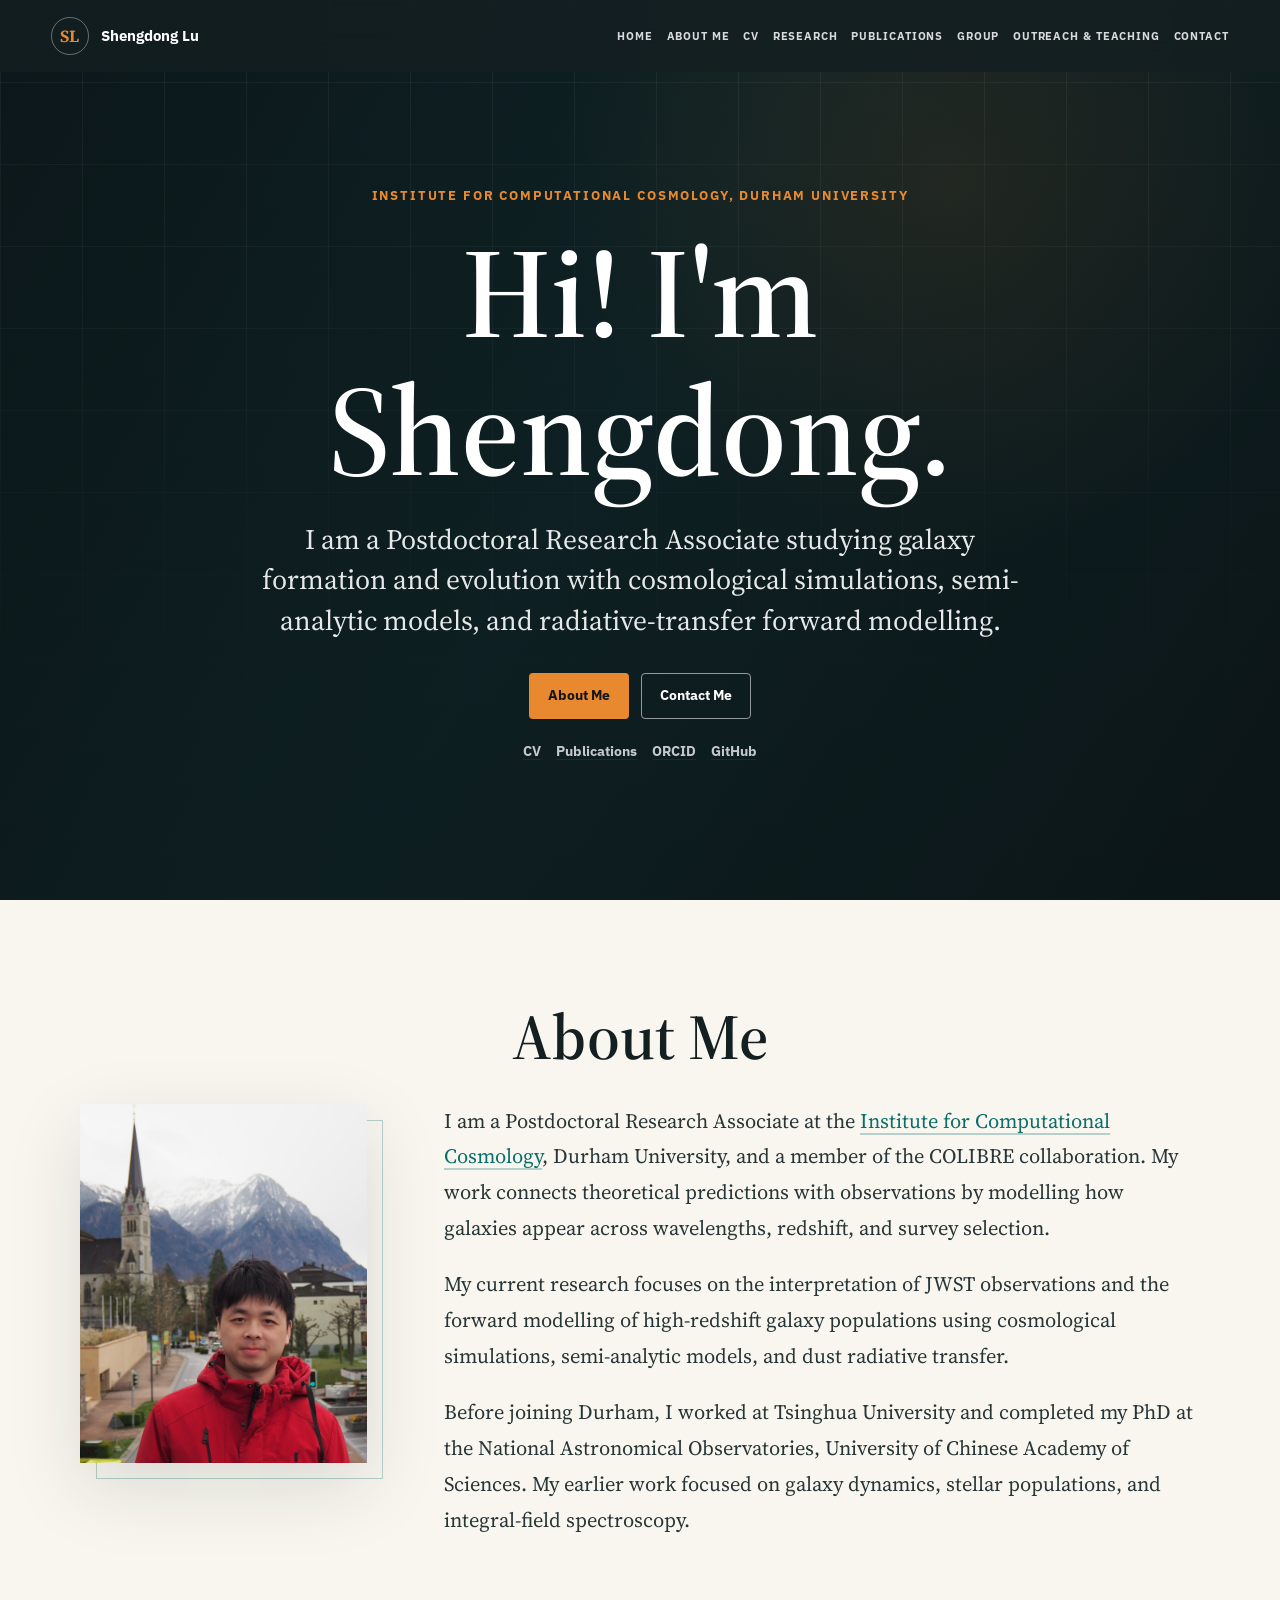
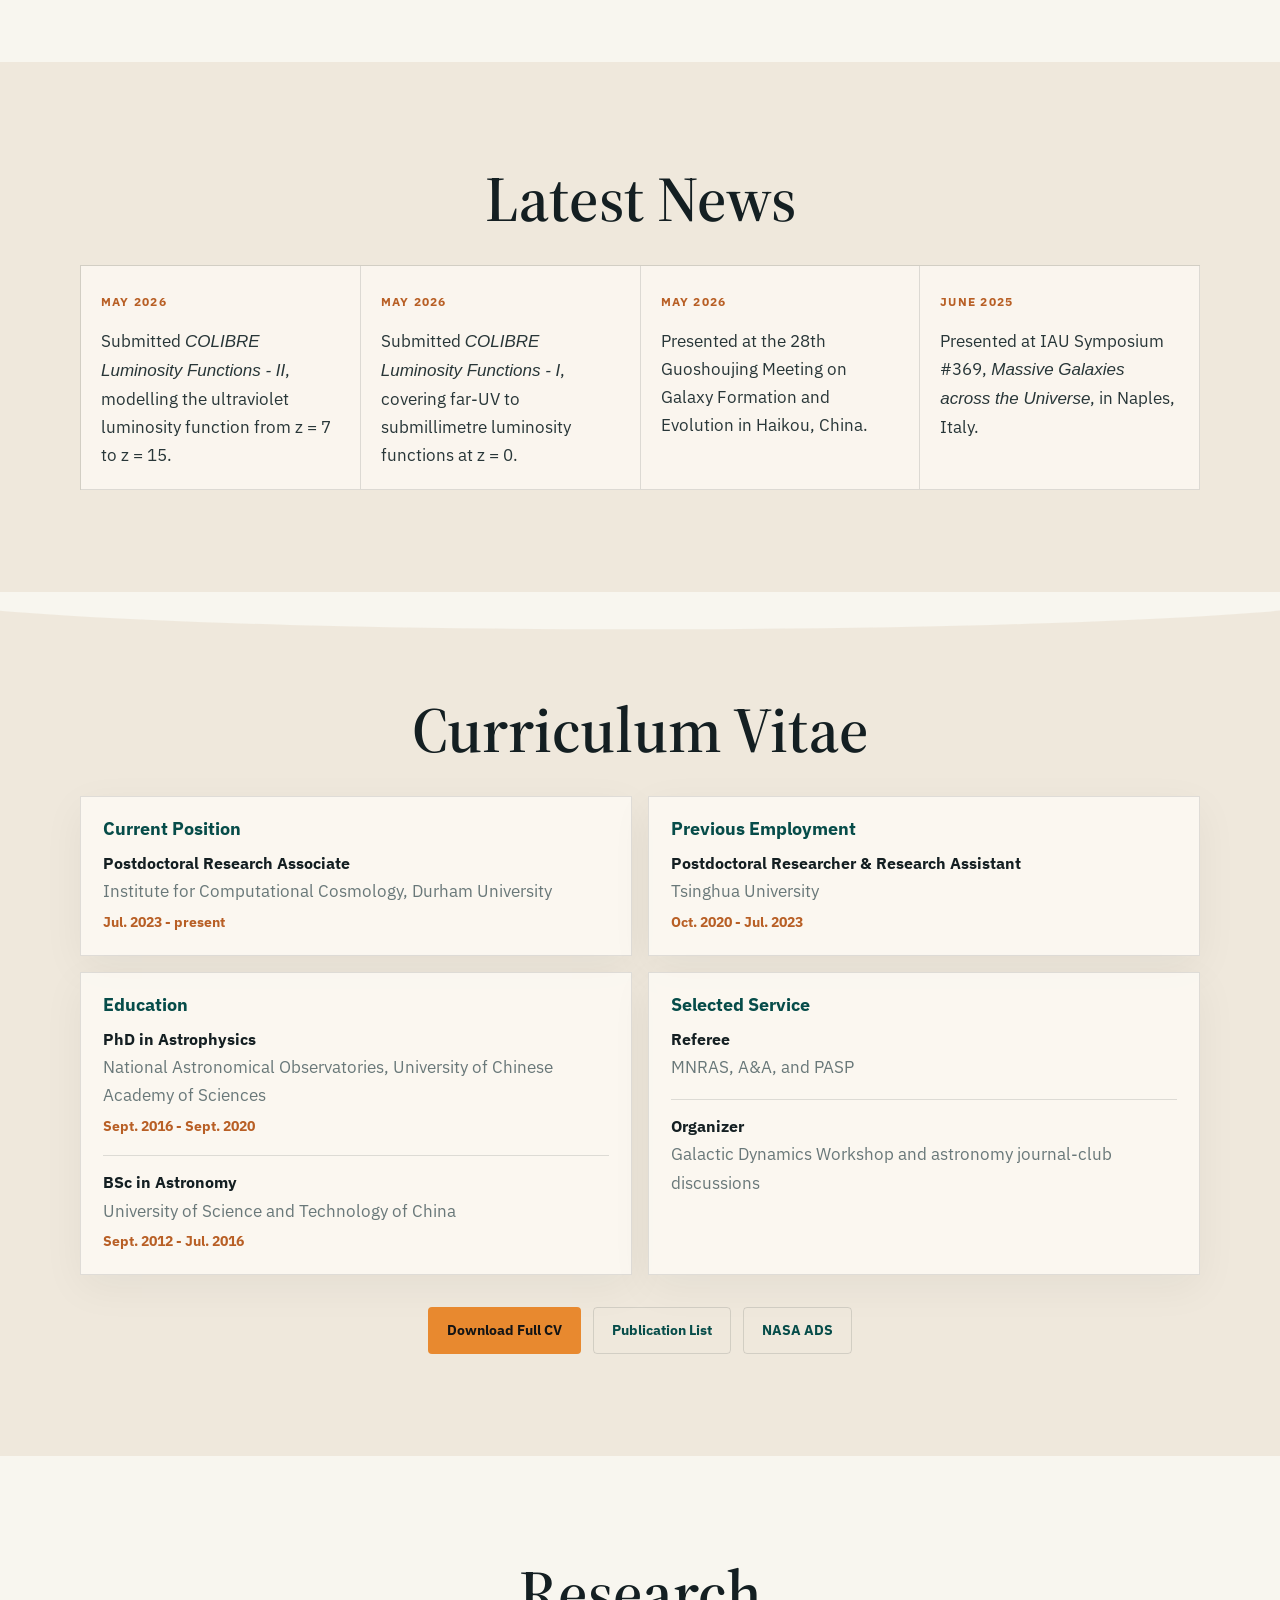
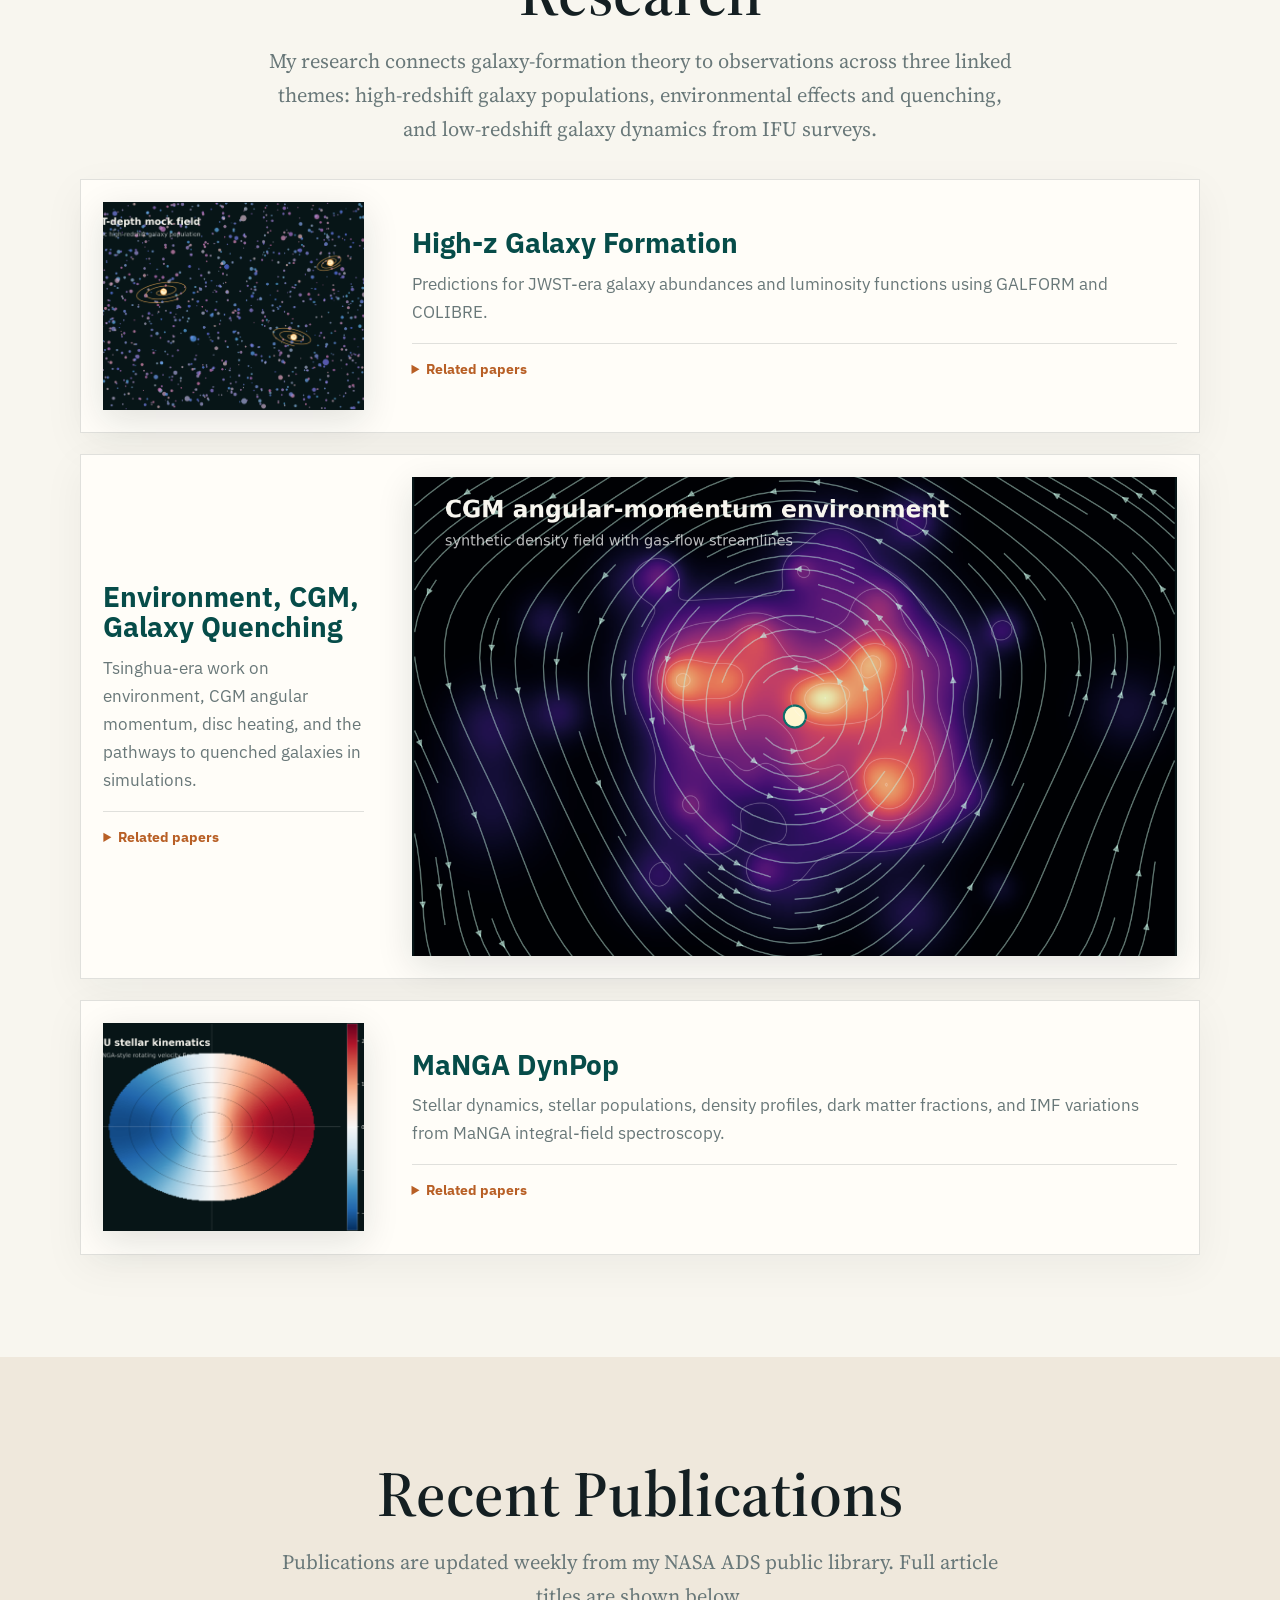
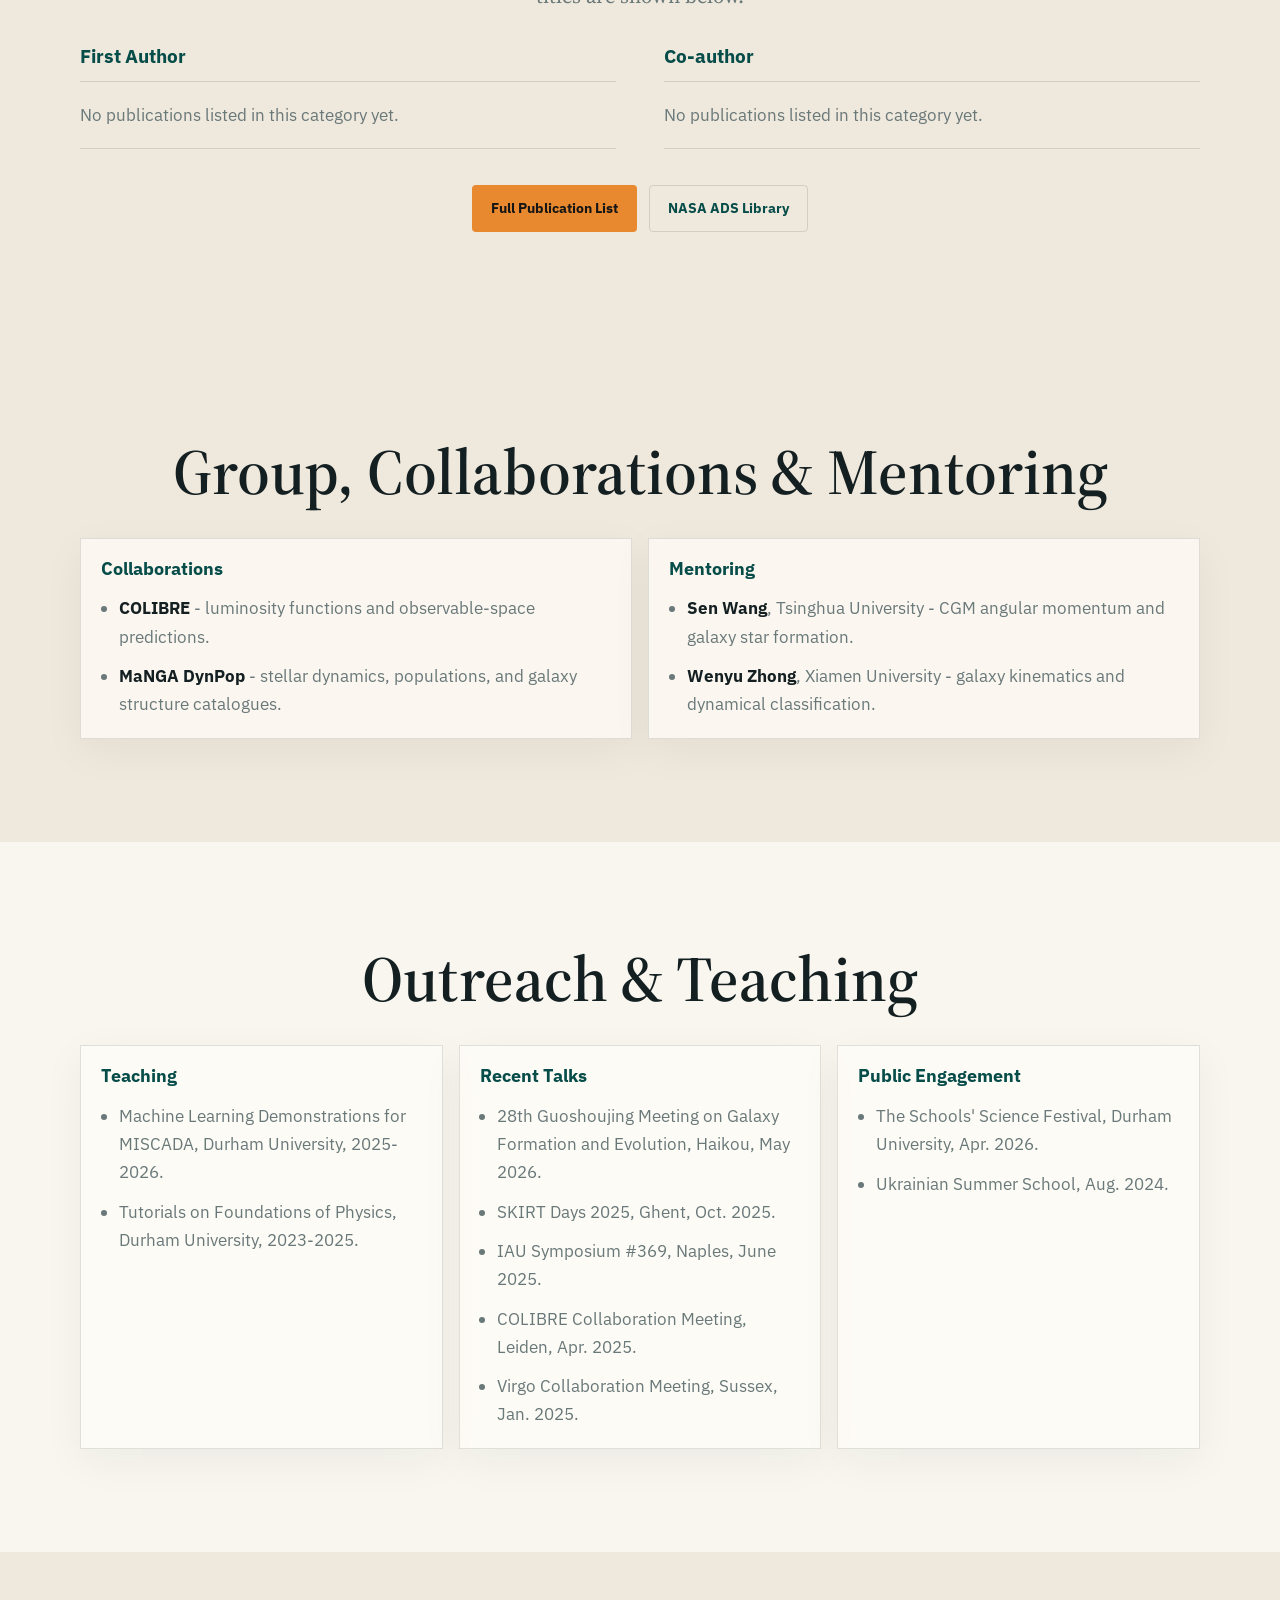
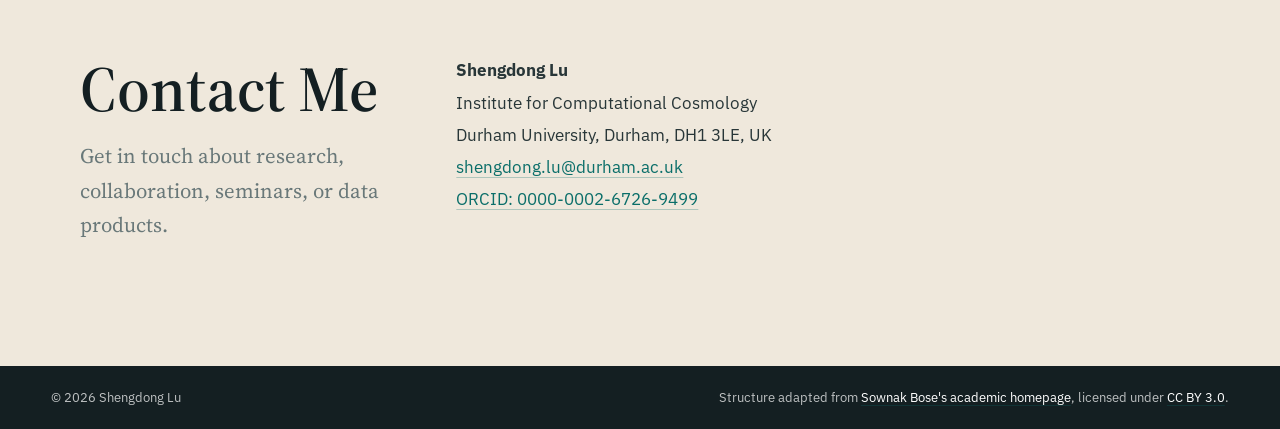
==== commit d3e75e0f: "Add ADS publication updater" ====
--- a/index.html
+++ b/index.html
@@ -328,95 +328,27 @@
         <div class="container">
           <h2>Recent Publications</h2>
           <p class="section-intro">
-            Recent first/corresponding-author papers and recent co-authored papers.
-            The full list is available as a PDF or through NASA ADS.
+            Publications are updated weekly from my NASA ADS public library.
+            Full article titles are shown below.
           </p>
           <div class="publication-columns">
             <section>
-              <h3>First or Corresponding Author</h3>
-              <div class="publication-list">
-                <article>
-                  <span>2026</span>
-                  <div>
-                    <h4><a href="https://ui.adsabs.harvard.edu/abs/2026arXiv260506782L/abstract">COLIBRE Luminosity Functions - II</a></h4>
-                    <p>Lu S., Frenk C. S., Lacey C. G., et al. Submitted to MNRAS.</p>
-                  </div>
-                </article>
-                <article>
-                  <span>2026</span>
-                  <div>
-                    <h4><a href="https://ui.adsabs.harvard.edu/abs/2026arXiv260502022L/abstract">COLIBRE Luminosity Functions - I</a></h4>
-                    <p>Lu S., Frenk C. S., Lacey C. G., et al. Submitted to MNRAS.</p>
-                  </div>
-                </article>
-                <article>
-                  <span>2025</span>
-                  <div>
-                    <h4><a href="https://ui.adsabs.harvard.edu/abs/2025MNRAS.536.1018L/abstract">LCDM predictions and JWST galaxy abundances</a></h4>
-                    <p>Lu S., Frenk C. S., Bose S., et al. MNRAS, 536, 1018.</p>
-                  </div>
-                </article>
-                <article>
-                  <span>2024</span>
-                  <div>
-                    <h4><a href="https://ui.adsabs.harvard.edu/abs/2024MNRAS.530.4474L/abstract">MaNGA DynPop - V</a></h4>
-                    <p>Lu S., Zhu K., Cappellari M., Li R., Mao S., Xu D. MNRAS, 530, 4474.</p>
-                  </div>
-                </article>
-                <article>
-                  <span>2024</span>
-                  <div>
-                    <h4><a href="https://ui.adsabs.harvard.edu/abs/2024MNRAS.526.1022L/abstract">MaNGA DynPop - II</a></h4>
-                    <p>Lu S., Zhu K., Cappellari M., Li R., Mao S., Xu D. MNRAS, 526, 1022.</p>
-                  </div>
-                </article>
+              <h3>First Author</h3>
+              <div class="publication-list" id="first-author-publications" aria-live="polite">
+                <p class="publication-status">Loading publication data from ADS...</p>
               </div>
             </section>
 
             <section>
               <h3>Co-author</h3>
-              <div class="publication-list">
-                <article>
-                  <span>2026</span>
-                  <div>
-                    <h4><a href="https://ui.adsabs.harvard.edu/abs/2026A&A...707A..15Z/abstract">Unifying the dynamical classification of early-type galaxies</a></h4>
-                    <p>Zhong W., Du M., Lu S., Jin Y., Zhu K. A&amp;A, 707, 15.</p>
-                  </div>
-                </article>
-                <article>
-                  <span>2025</span>
-                  <div>
-                    <h4><a href="https://ui.adsabs.harvard.edu/abs/2025MNRAS.544.1038F/abstract">High-order stellar kinematics in MaNGA</a></h4>
-                    <p>Fu Y., Cappellari M., Zhu K., Mao S., Lu S. MNRAS, 544, 1038.</p>
-                  </div>
-                </article>
-                <article>
-                  <span>2025</span>
-                  <div>
-                    <h4><a href="https://ui.adsabs.harvard.edu/abs/2025ApJS..280...55Z/abstract">MaNGA DynPop - VII</a></h4>
-                    <p>Zhu K., Cappellari M., Mao S., Lu S., et al. ApJS, 280, 55.</p>
-                  </div>
-                </article>
-                <article>
-                  <span>2025</span>
-                  <div>
-                    <h4><a href="https://ui.adsabs.harvard.edu/abs/2025ApJ...986...85W/abstract">Cold-gas angular-momentum environments and star formation</a></h4>
-                    <p>Wang S., Xu D., Lu S. ApJ, 986, 85.</p>
-                  </div>
-                </article>
-                <article>
-                  <span>2025</span>
-                  <div>
-                    <h4><a href="https://ui.adsabs.harvard.edu/abs/2025A&A...693A...9L/abstract">CGM angular momentum in IllustrisTNG and SIMBA</a></h4>
-                    <p>Liu K., Guo H., Wang S., Xu D., Lu S., et al. A&amp;A, 693, 9.</p>
-                  </div>
-                </article>
+              <div class="publication-list" id="co-author-publications" aria-live="polite">
+                <p class="publication-status">Loading publication data from ADS...</p>
               </div>
             </section>
           </div>
           <div class="download-row">
             <a class="button button-dark" href="documents/shengdong-lu-publications.pdf">Full Publication List</a>
-            <a class="button button-light" href="https://ui.adsabs.harvard.edu/search/q=author%3A%22Lu%2C%20Shengdong%22&sort=date%20desc%2C%20bibcode%20desc">NASA ADS</a>
+            <a class="button button-light" href="https://ui.adsabs.harvard.edu/public-libraries/Ehu1oU_ISIairGeqwhMJWw">NASA ADS Library</a>
           </div>
         </div>
       </section>
@@ -504,6 +436,75 @@
 
     <script>
       document.getElementById("year").textContent = new Date().getFullYear();
+
+      const publicationLists = {
+        "first-author": document.getElementById("first-author-publications"),
+        "co-author": document.getElementById("co-author-publications"),
+      };
+
+      function makePublicationArticle(publication) {
+        const article = document.createElement("article");
+        const year = document.createElement("span");
+        const details = document.createElement("div");
+        const heading = document.createElement("h4");
+        const title = document.createElement("a");
+        const meta = document.createElement("p");
+
+        year.textContent = publication.year || "In press";
+        title.href = publication.adsUrl;
+        title.textContent = publication.title;
+        meta.textContent = [publication.authors, publication.publication].filter(Boolean).join(" ");
+
+        heading.append(title);
+        details.append(heading, meta);
+
+        if (publication.doiUrl) {
+          const doi = document.createElement("a");
+          doi.href = publication.doiUrl;
+          doi.textContent = "DOI";
+          details.append(doi);
+        }
+
+        article.append(year, details);
+        return article;
+      }
+
+      function renderPublicationList(category, publications) {
+        const list = publicationLists[category];
+        list.innerHTML = "";
+        if (!publications.length) {
+          const empty = document.createElement("p");
+          empty.className = "publication-status";
+          empty.textContent = "No publications listed in this category yet.";
+          list.append(empty);
+          return;
+        }
+        publications.forEach((publication) => list.append(makePublicationArticle(publication)));
+      }
+
+      fetch("data/publications.json")
+        .then((response) => {
+          if (!response.ok) {
+            throw new Error("Publication data unavailable.");
+          }
+          return response.json();
+        })
+        .then((data) => {
+          const publications = data.publications || [];
+          renderPublicationList(
+            "first-author",
+            publications.filter((publication) => publication.category === "first-author")
+          );
+          renderPublicationList(
+            "co-author",
+            publications.filter((publication) => publication.category === "co-author")
+          );
+        })
+        .catch(() => {
+          Object.values(publicationLists).forEach((list) => {
+            list.innerHTML = '<p class="publication-status">Publication data could not be loaded. Please use the NASA ADS Library link below.</p>';
+          });
+        });
     </script>
   </body>
 </html>
--- a/styles.css
+++ b/styles.css
@@ -557,6 +557,11 @@
   color: var(--muted);
 }
 
+.publication-list .publication-status {
+  padding: 1.2rem 0;
+  border-bottom: 1px solid var(--line);
+}
+
 .publication-list a {
   font-weight: 700;
 }
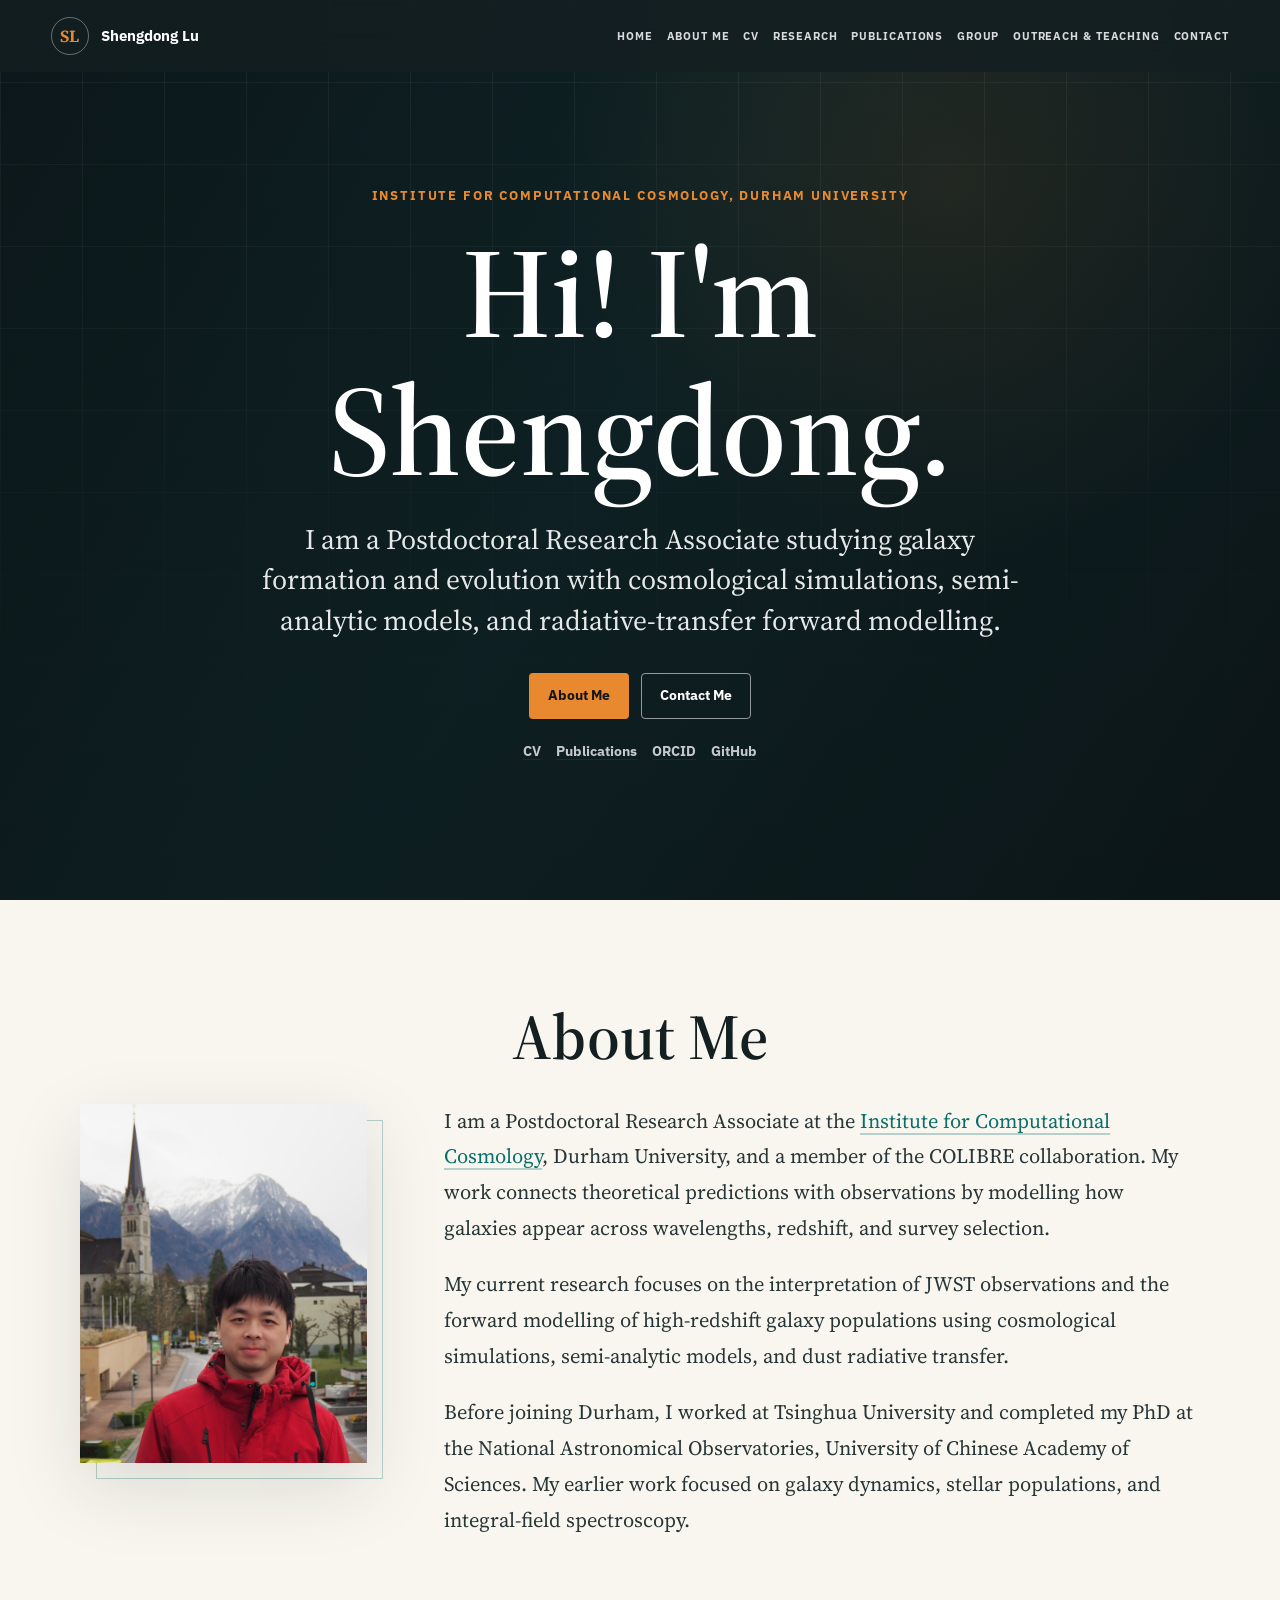
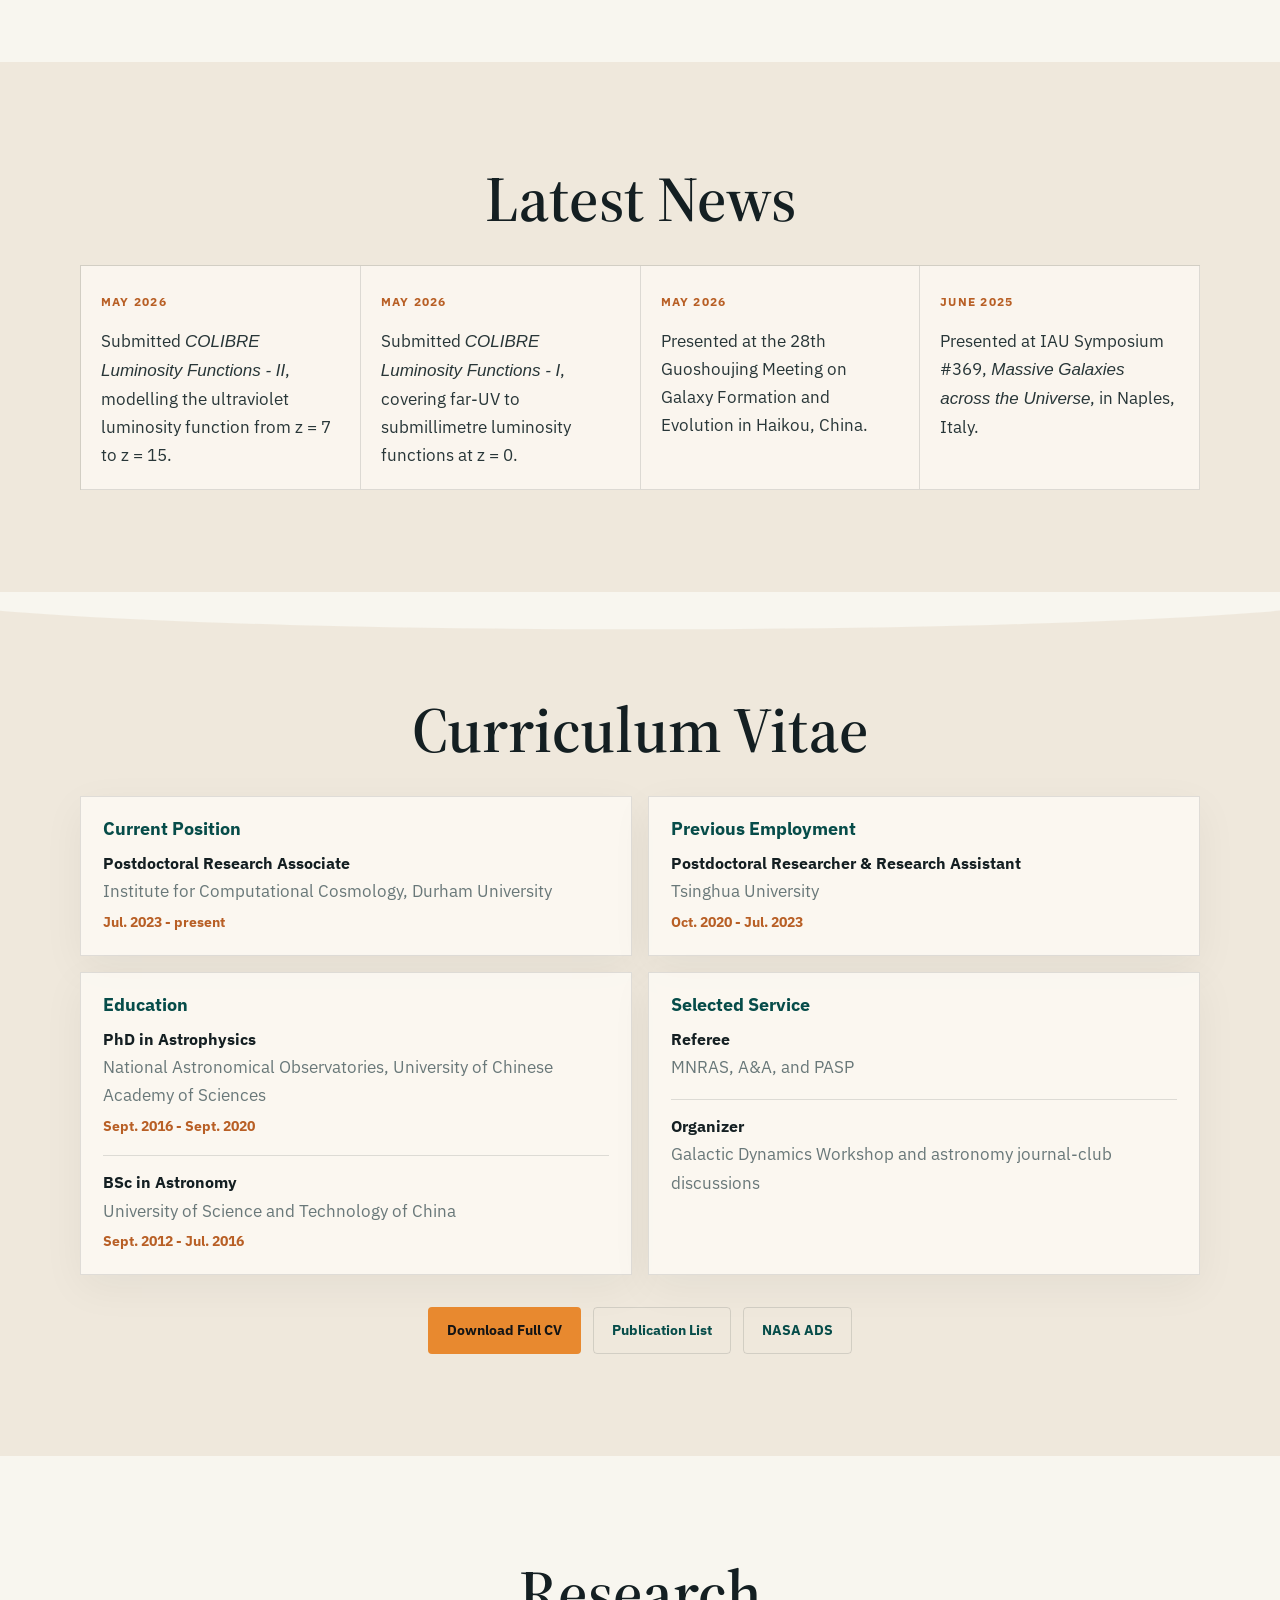
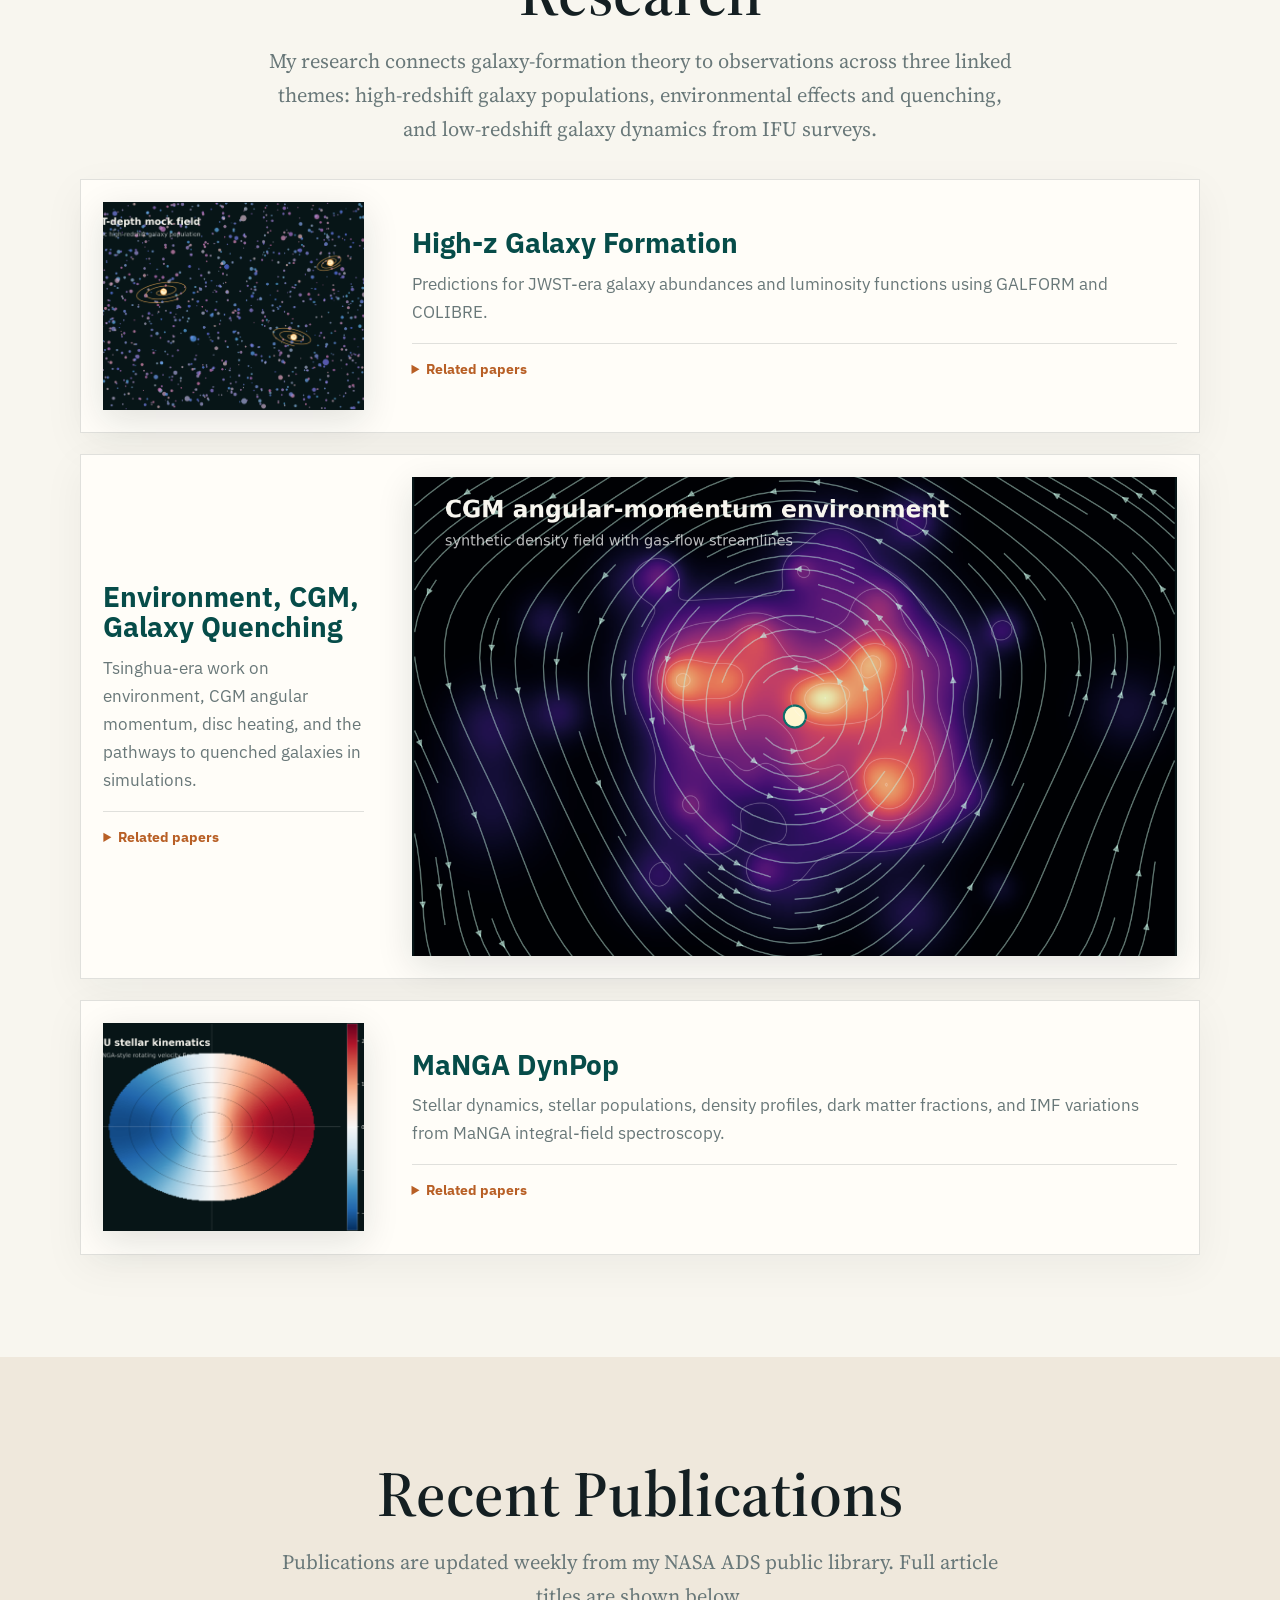
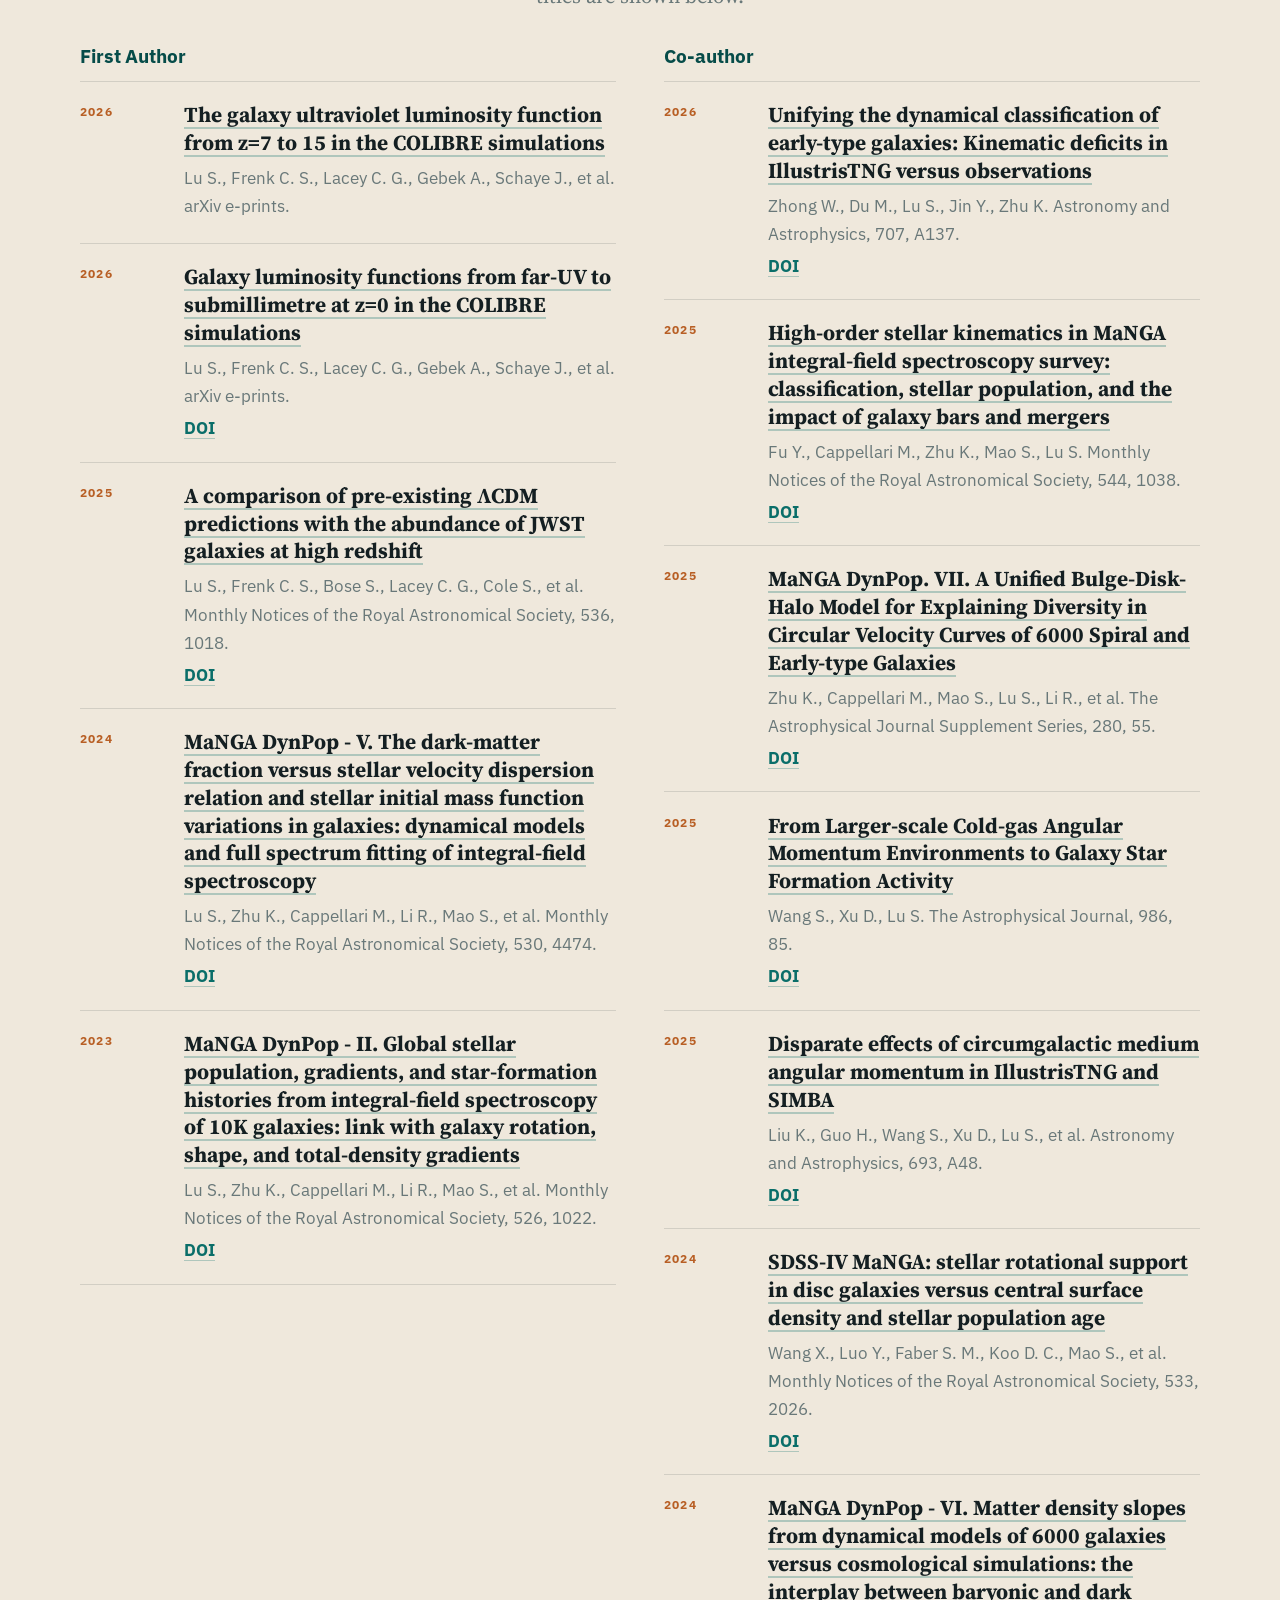
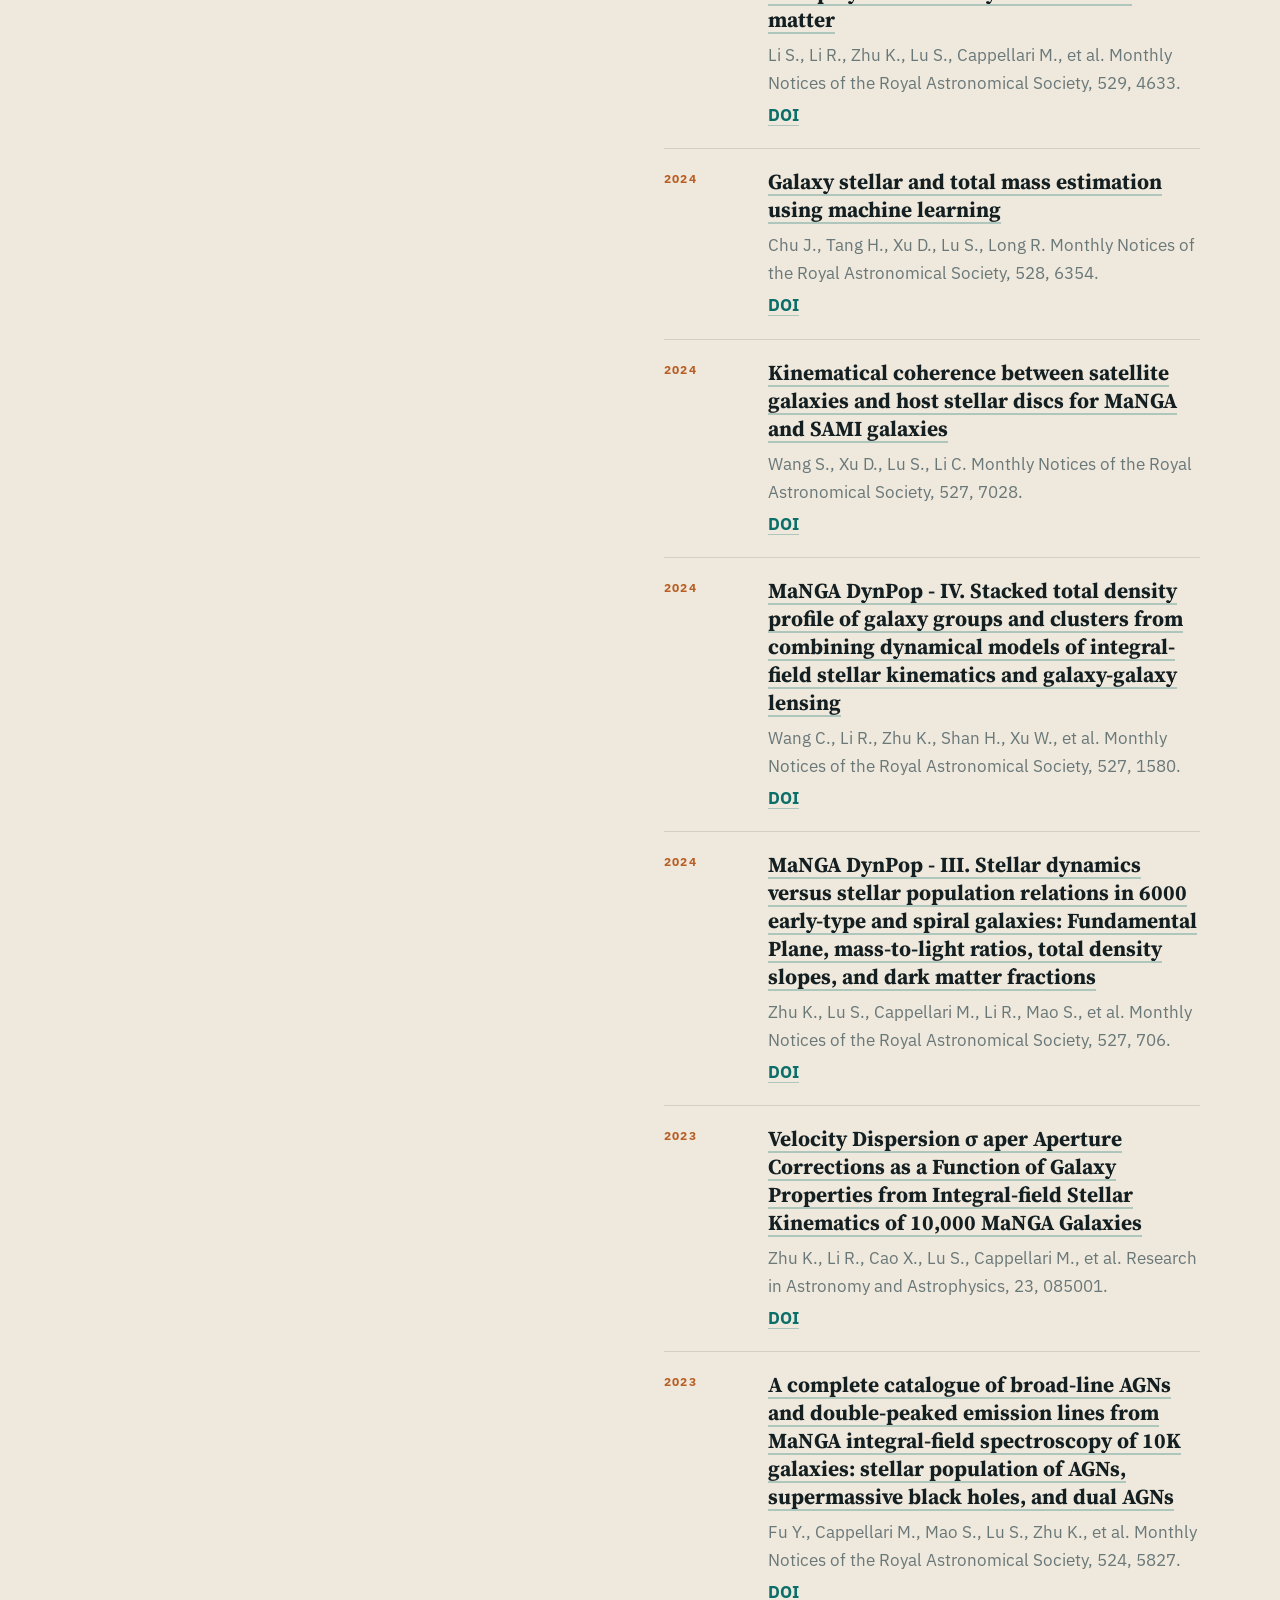
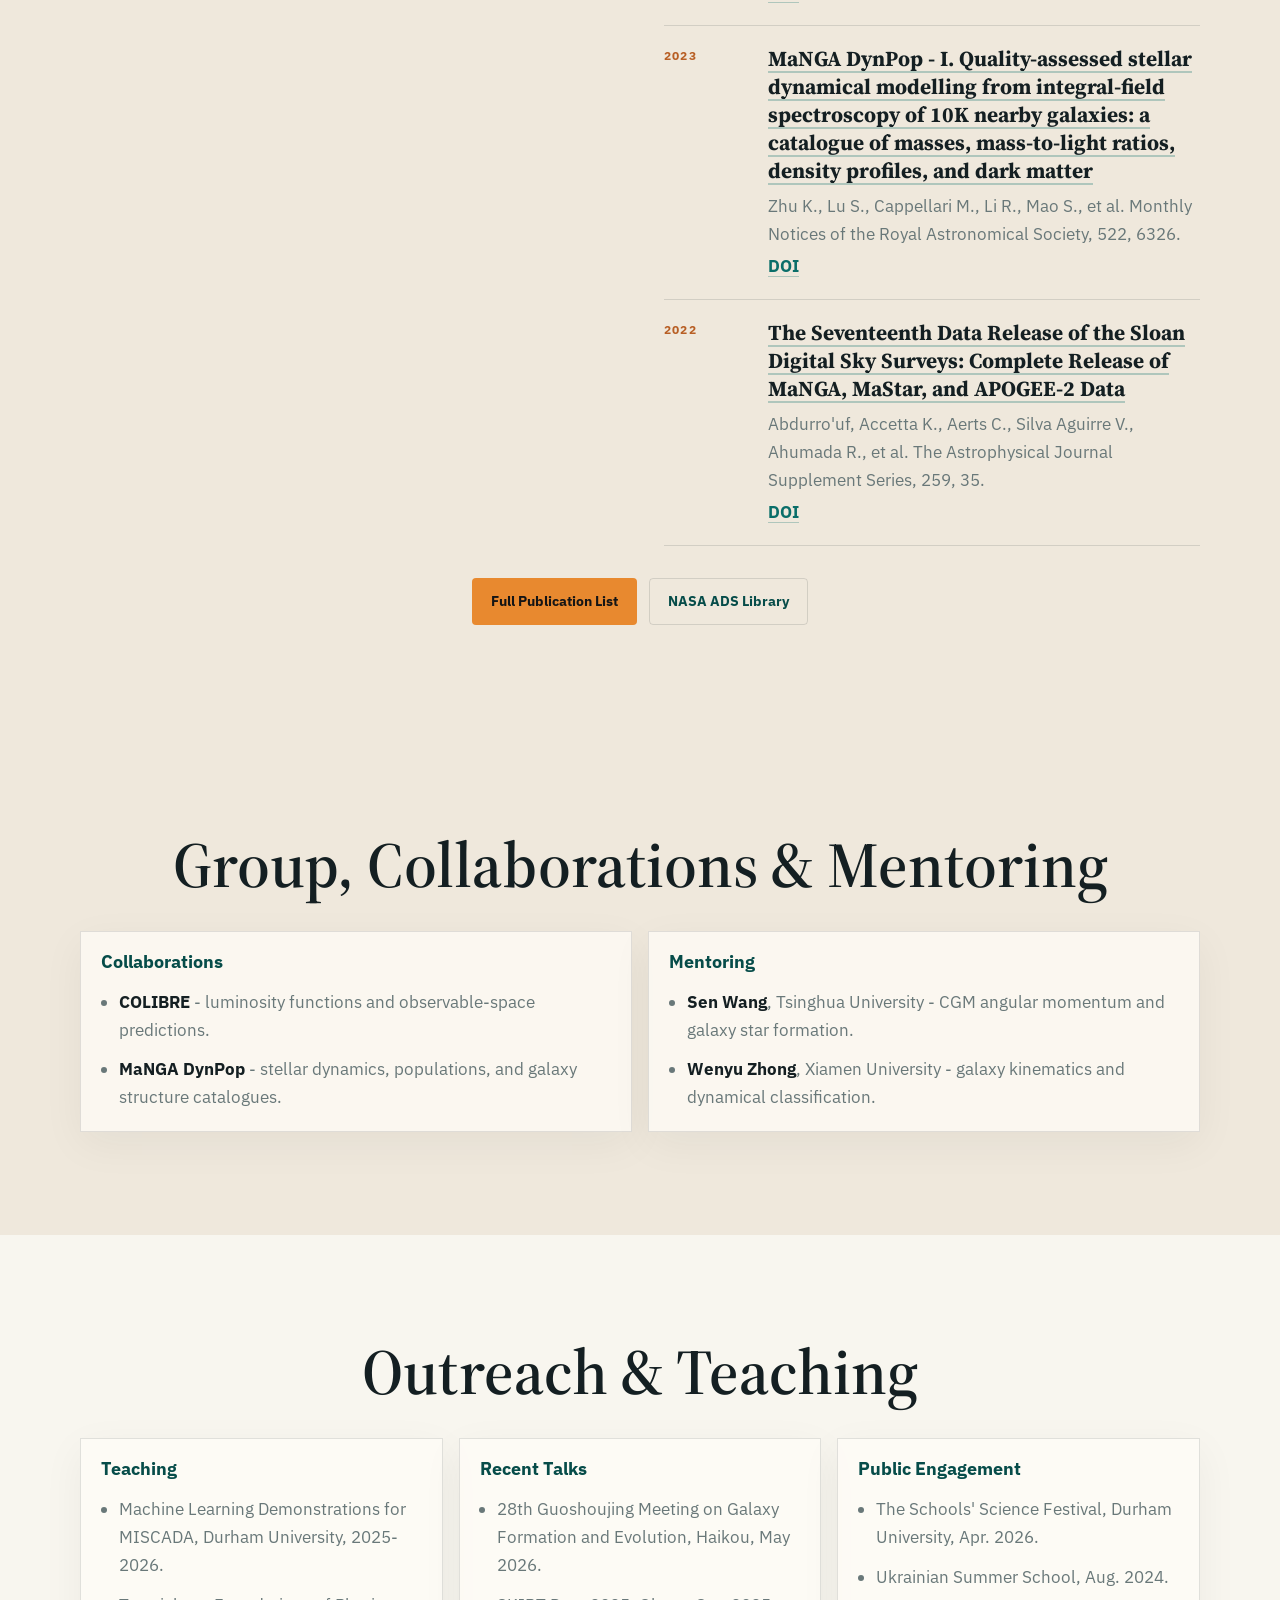
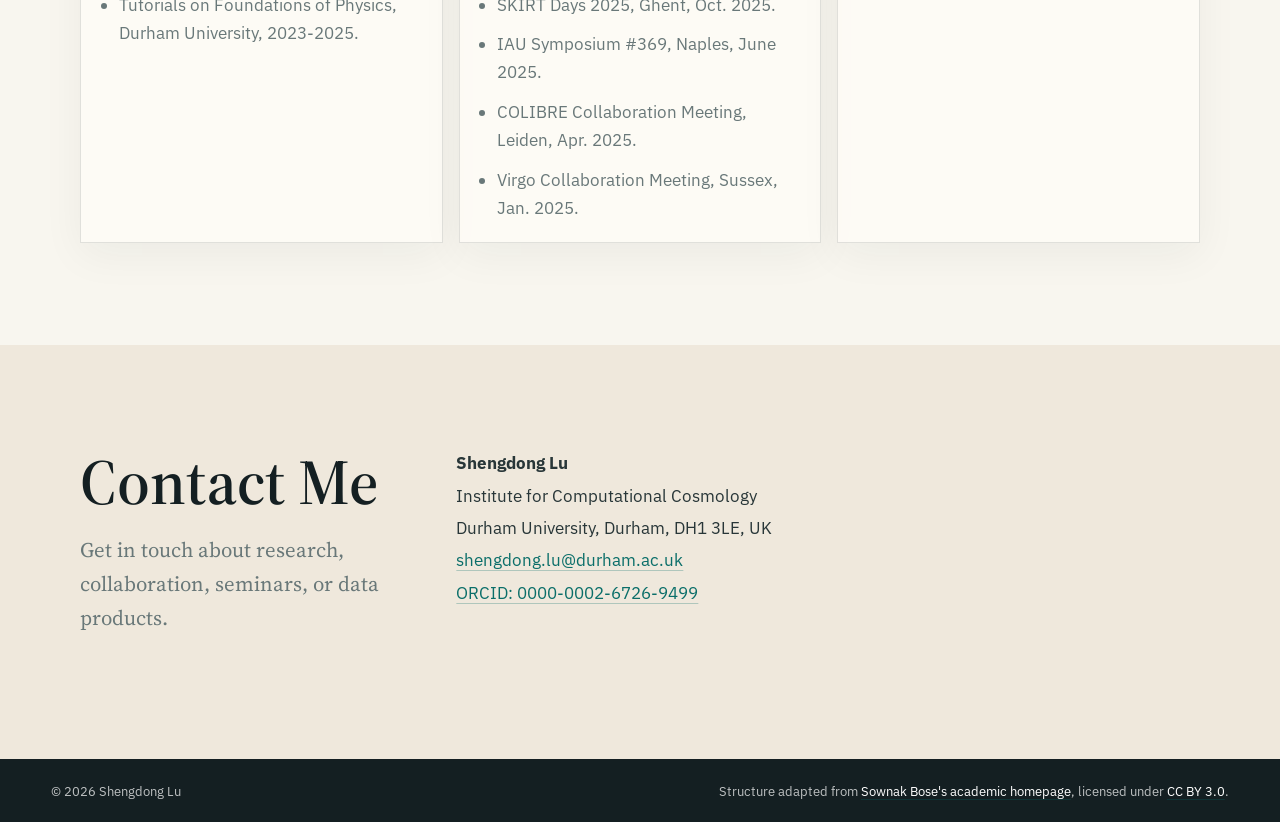
==== commit f8541693: "Show complete publication titles" ====
--- a/index.html
+++ b/index.html
@@ -219,15 +219,15 @@
                   <summary>Related papers</summary>
                   <ul>
                     <li>
-                      <a href="https://ui.adsabs.harvard.edu/abs/2025MNRAS.536.1018L/abstract">Pre-existing LCDM predictions and JWST galaxy abundances</a>
+                      <a href="https://ui.adsabs.harvard.edu/abs/2025MNRAS.536.1018L/abstract">A comparison of pre-existing ΛCDM predictions with the abundance of JWST galaxies at high redshift</a>
                       <span>GALFORM, 2025</span>
                     </li>
                     <li>
-                      <a href="https://ui.adsabs.harvard.edu/abs/2026arXiv260502022L/abstract">COLIBRE Luminosity Functions - I</a>
+                      <a href="https://ui.adsabs.harvard.edu/abs/2026arXiv260502022L/abstract">Galaxy luminosity functions from far-UV to submillimetre at z=0 in the COLIBRE simulations</a>
                       <span>z = 0, far-UV to submillimetre</span>
                     </li>
                     <li>
-                      <a href="https://ui.adsabs.harvard.edu/abs/2026arXiv260506782L/abstract">COLIBRE Luminosity Functions - II</a>
+                      <a href="https://ui.adsabs.harvard.edu/abs/2026arXiv260506782L/abstract">The galaxy ultraviolet luminosity function from z=7 to 15 in the COLIBRE simulations</a>
                       <span>UV luminosity functions at z = 7-15</span>
                     </li>
                   </ul>
@@ -256,15 +256,15 @@
                       <span>IllustrisTNG and observed counterparts</span>
                     </li>
                     <li>
-                      <a href="https://ui.adsabs.harvard.edu/abs/2022MNRAS.509.2707L/abstract">From environment to CGM angular momentum to star formation - II</a>
+                      <a href="https://ui.adsabs.harvard.edu/abs/2022MNRAS.509.2707L/abstract">From large-scale environment to CGM angular momentum to star-forming activities - II. Quenched galaxies</a>
                       <span>quenched galaxies</span>
                     </li>
                     <li>
-                      <a href="https://ui.adsabs.harvard.edu/abs/2021MNRAS.503..726L/abstract">Hot and counter-rotating star-forming disc galaxies</a>
+                      <a href="https://ui.adsabs.harvard.edu/abs/2021MNRAS.503..726L/abstract">Hot and counter-rotating star-forming disc galaxies in IllustrisTNG and their real-world counterparts</a>
                       <span>IllustrisTNG and observed counterparts</span>
                     </li>
                     <li>
-                      <a href="https://ui.adsabs.harvard.edu/abs/2022MNRAS.509.3148W/abstract">From environment to CGM angular momentum to star formation - I</a>
+                      <a href="https://ui.adsabs.harvard.edu/abs/2022MNRAS.509.3148W/abstract">From large-scale environment to CGM angular momentum to star-forming activities - I. Star-forming galaxies</a>
                       <span>star-forming galaxies</span>
                     </li>
                   </ul>
@@ -289,31 +289,31 @@
                   <summary>Related papers</summary>
                   <ul>
                     <li>
-                      <a href="https://ui.adsabs.harvard.edu/abs/2023MNRAS.522.6326Z/abstract">MaNGA DynPop - I</a>
+                      <a href="https://ui.adsabs.harvard.edu/abs/2023MNRAS.522.6326Z/abstract">MaNGA DynPop - I. Quality-assessed stellar dynamical modelling from integral-field spectroscopy of 10K nearby galaxies: a catalogue of masses, mass-to-light ratios, density profiles, and dark matter</a>
                       <span>dynamical modelling catalogue</span>
                     </li>
                     <li>
-                      <a href="https://ui.adsabs.harvard.edu/abs/2024MNRAS.526.1022L/abstract">MaNGA DynPop - II</a>
+                      <a href="https://ui.adsabs.harvard.edu/abs/2023MNRAS.526.1022L/abstract">MaNGA DynPop - II. Global stellar population, gradients, and star-formation histories from integral-field spectroscopy of 10K galaxies: link with galaxy rotation, shape, and total-density gradients</a>
                       <span>stellar populations and star-formation histories</span>
                     </li>
                     <li>
-                      <a href="https://ui.adsabs.harvard.edu/abs/2024MNRAS.527..706Z/abstract">MaNGA DynPop - III</a>
+                      <a href="https://ui.adsabs.harvard.edu/abs/2024MNRAS.527..706Z/abstract">MaNGA DynPop - III. Stellar dynamics versus stellar population relations in 6000 early-type and spiral galaxies: Fundamental Plane, mass-to-light ratios, total density slopes, and dark matter fractions</a>
                       <span>dynamics versus stellar-population relations</span>
                     </li>
                     <li>
-                      <a href="https://ui.adsabs.harvard.edu/abs/2024MNRAS.527.1580W/abstract">MaNGA DynPop - IV</a>
+                      <a href="https://ui.adsabs.harvard.edu/abs/2024MNRAS.527.1580W/abstract">MaNGA DynPop - IV. Stacked total density profile of galaxy groups and clusters from combining dynamical models of integral-field stellar kinematics and galaxy-galaxy lensing</a>
                       <span>stacked density profiles of groups and clusters</span>
                     </li>
                     <li>
-                      <a href="https://ui.adsabs.harvard.edu/abs/2024MNRAS.530.4474L/abstract">MaNGA DynPop - V</a>
+                      <a href="https://ui.adsabs.harvard.edu/abs/2024MNRAS.530.4474L/abstract">MaNGA DynPop - V. The dark-matter fraction versus stellar velocity dispersion relation and stellar initial mass function variations in galaxies: dynamical models and full spectrum fitting of integral-field spectroscopy</a>
                       <span>dark-matter fraction and IMF variations</span>
                     </li>
                     <li>
-                      <a href="https://ui.adsabs.harvard.edu/abs/2024MNRAS.529.4633L/abstract">MaNGA DynPop - VI</a>
+                      <a href="https://ui.adsabs.harvard.edu/abs/2024MNRAS.529.4633L/abstract">MaNGA DynPop - VI. Matter density slopes from dynamical models of 6000 galaxies versus cosmological simulations: the interplay between baryonic and dark matter</a>
                       <span>density slopes versus simulations</span>
                     </li>
                     <li>
-                      <a href="https://ui.adsabs.harvard.edu/abs/2025ApJS..280...55Z/abstract">MaNGA DynPop - VII</a>
+                      <a href="https://ui.adsabs.harvard.edu/abs/2025ApJS..280...55Z/abstract">MaNGA DynPop. VII. A Unified Bulge-Disk-Halo Model for Explaining Diversity in Circular Velocity Curves of 6000 Spiral and Early-type Galaxies</a>
                       <span>bulge-disk-halo modelling and circular velocities</span>
                     </li>
                   </ul>
@@ -335,14 +335,152 @@
             <section>
               <h3>First Author</h3>
               <div class="publication-list" id="first-author-publications" aria-live="polite">
-                <p class="publication-status">Loading publication data from ADS...</p>
+                <article>
+                  <span>2026</span>
+                  <div>
+                    <h4><a href="https://ui.adsabs.harvard.edu/abs/2026arXiv260506782L/abstract">The galaxy ultraviolet luminosity function from z=7 to 15 in the COLIBRE simulations</a></h4>
+                    <p>Lu S., Frenk C. S., Lacey C. G., Gebek A., Schaye J., et al. arXiv e-prints.</p>
+                  </div>
+                </article>
+                <article>
+                  <span>2026</span>
+                  <div>
+                    <h4><a href="https://ui.adsabs.harvard.edu/abs/2026arXiv260502022L/abstract">Galaxy luminosity functions from far-UV to submillimetre at z=0 in the COLIBRE simulations</a></h4>
+                    <p>Lu S., Frenk C. S., Lacey C. G., Gebek A., Schaye J., et al. arXiv e-prints.</p>
+                  </div>
+                </article>
+                <article>
+                  <span>2025</span>
+                  <div>
+                    <h4><a href="https://ui.adsabs.harvard.edu/abs/2025MNRAS.536.1018L/abstract">A comparison of pre-existing ΛCDM predictions with the abundance of JWST galaxies at high redshift</a></h4>
+                    <p>Lu S., Frenk C. S., Bose S., Lacey C. G., Cole S., et al. Monthly Notices of the Royal Astronomical Society, 536, 1018.</p>
+                  </div>
+                </article>
+                <article>
+                  <span>2024</span>
+                  <div>
+                    <h4><a href="https://ui.adsabs.harvard.edu/abs/2024MNRAS.530.4474L/abstract">MaNGA DynPop - V. The dark-matter fraction versus stellar velocity dispersion relation and stellar initial mass function variations in galaxies: dynamical models and full spectrum fitting of integral-field spectroscopy</a></h4>
+                    <p>Lu S., Zhu K., Cappellari M., Li R., Mao S., et al. Monthly Notices of the Royal Astronomical Society, 530, 4474.</p>
+                  </div>
+                </article>
+                <article>
+                  <span>2023</span>
+                  <div>
+                    <h4><a href="https://ui.adsabs.harvard.edu/abs/2023MNRAS.526.1022L/abstract">MaNGA DynPop - II. Global stellar population, gradients, and star-formation histories from integral-field spectroscopy of 10K galaxies: link with galaxy rotation, shape, and total-density gradients</a></h4>
+                    <p>Lu S., Zhu K., Cappellari M., Li R., Mao S., et al. Monthly Notices of the Royal Astronomical Society, 526, 1022.</p>
+                  </div>
+                </article>
               </div>
             </section>
 
             <section>
               <h3>Co-author</h3>
               <div class="publication-list" id="co-author-publications" aria-live="polite">
-                <p class="publication-status">Loading publication data from ADS...</p>
+                <article>
+                  <span>2026</span>
+                  <div>
+                    <h4><a href="https://ui.adsabs.harvard.edu/abs/2026A&A...707A.137Z/abstract">Unifying the dynamical classification of early-type galaxies: Kinematic deficits in IllustrisTNG versus observations</a></h4>
+                    <p>Zhong W., Du M., Lu S., Jin Y., Zhu K. Astronomy and Astrophysics, 707, A137.</p>
+                  </div>
+                </article>
+                <article>
+                  <span>2025</span>
+                  <div>
+                    <h4><a href="https://ui.adsabs.harvard.edu/abs/2025MNRAS.544.1038F/abstract">High-order stellar kinematics in MaNGA integral-field spectroscopy survey: classification, stellar population, and the impact of galaxy bars and mergers</a></h4>
+                    <p>Fu Y., Cappellari M., Zhu K., Mao S., Lu S. Monthly Notices of the Royal Astronomical Society, 544, 1038.</p>
+                  </div>
+                </article>
+                <article>
+                  <span>2025</span>
+                  <div>
+                    <h4><a href="https://ui.adsabs.harvard.edu/abs/2025ApJS..280...55Z/abstract">MaNGA DynPop. VII. A Unified Bulge-Disk-Halo Model for Explaining Diversity in Circular Velocity Curves of 6000 Spiral and Early-type Galaxies</a></h4>
+                    <p>Zhu K., Cappellari M., Mao S., Lu S., Li R., et al. The Astrophysical Journal Supplement Series, 280, 55.</p>
+                  </div>
+                </article>
+                <article>
+                  <span>2025</span>
+                  <div>
+                    <h4><a href="https://ui.adsabs.harvard.edu/abs/2025ApJ...986...85W/abstract">From Larger-scale Cold-gas Angular Momentum Environments to Galaxy Star Formation Activity</a></h4>
+                    <p>Wang S., Xu D., Lu S. The Astrophysical Journal, 986, 85.</p>
+                  </div>
+                </article>
+                <article>
+                  <span>2025</span>
+                  <div>
+                    <h4><a href="https://ui.adsabs.harvard.edu/abs/2025A&A...693A..48L/abstract">Disparate effects of circumgalactic medium angular momentum in IllustrisTNG and SIMBA</a></h4>
+                    <p>Liu K., Guo H., Wang S., Xu D., Lu S., et al. Astronomy and Astrophysics, 693, A48.</p>
+                  </div>
+                </article>
+                <article>
+                  <span>2024</span>
+                  <div>
+                    <h4><a href="https://ui.adsabs.harvard.edu/abs/2024MNRAS.533.2026W/abstract">SDSS-IV MaNGA: stellar rotational support in disc galaxies versus central surface density and stellar population age</a></h4>
+                    <p>Wang X., Luo Y., Faber S. M., Koo D. C., Mao S., et al. Monthly Notices of the Royal Astronomical Society, 533, 2026.</p>
+                  </div>
+                </article>
+                <article>
+                  <span>2024</span>
+                  <div>
+                    <h4><a href="https://ui.adsabs.harvard.edu/abs/2024MNRAS.529.4633L/abstract">MaNGA DynPop - VI. Matter density slopes from dynamical models of 6000 galaxies versus cosmological simulations: the interplay between baryonic and dark matter</a></h4>
+                    <p>Li S., Li R., Zhu K., Lu S., Cappellari M., et al. Monthly Notices of the Royal Astronomical Society, 529, 4633.</p>
+                  </div>
+                </article>
+                <article>
+                  <span>2024</span>
+                  <div>
+                    <h4><a href="https://ui.adsabs.harvard.edu/abs/2024MNRAS.528.6354C/abstract">Galaxy stellar and total mass estimation using machine learning</a></h4>
+                    <p>Chu J., Tang H., Xu D., Lu S., Long R. Monthly Notices of the Royal Astronomical Society, 528, 6354.</p>
+                  </div>
+                </article>
+                <article>
+                  <span>2024</span>
+                  <div>
+                    <h4><a href="https://ui.adsabs.harvard.edu/abs/2024MNRAS.527.7028W/abstract">Kinematical coherence between satellite galaxies and host stellar discs for MaNGA and SAMI galaxies</a></h4>
+                    <p>Wang S., Xu D., Lu S., Li C. Monthly Notices of the Royal Astronomical Society, 527, 7028.</p>
+                  </div>
+                </article>
+                <article>
+                  <span>2024</span>
+                  <div>
+                    <h4><a href="https://ui.adsabs.harvard.edu/abs/2024MNRAS.527.1580W/abstract">MaNGA DynPop - IV. Stacked total density profile of galaxy groups and clusters from combining dynamical models of integral-field stellar kinematics and galaxy-galaxy lensing</a></h4>
+                    <p>Wang C., Li R., Zhu K., Shan H., Xu W., et al. Monthly Notices of the Royal Astronomical Society, 527, 1580.</p>
+                  </div>
+                </article>
+                <article>
+                  <span>2024</span>
+                  <div>
+                    <h4><a href="https://ui.adsabs.harvard.edu/abs/2024MNRAS.527..706Z/abstract">MaNGA DynPop - III. Stellar dynamics versus stellar population relations in 6000 early-type and spiral galaxies: Fundamental Plane, mass-to-light ratios, total density slopes, and dark matter fractions</a></h4>
+                    <p>Zhu K., Lu S., Cappellari M., Li R., Mao S., et al. Monthly Notices of the Royal Astronomical Society, 527, 706.</p>
+                  </div>
+                </article>
+                <article>
+                  <span>2023</span>
+                  <div>
+                    <h4><a href="https://ui.adsabs.harvard.edu/abs/2023RAA....23h5001Z/abstract">Velocity Dispersion σ aper Aperture Corrections as a Function of Galaxy Properties from Integral-field Stellar Kinematics of 10,000 MaNGA Galaxies</a></h4>
+                    <p>Zhu K., Li R., Cao X., Lu S., Cappellari M., et al. Research in Astronomy and Astrophysics, 23, 085001.</p>
+                  </div>
+                </article>
+                <article>
+                  <span>2023</span>
+                  <div>
+                    <h4><a href="https://ui.adsabs.harvard.edu/abs/2023MNRAS.524.5827F/abstract">A complete catalogue of broad-line AGNs and double-peaked emission lines from MaNGA integral-field spectroscopy of 10K galaxies: stellar population of AGNs, supermassive black holes, and dual AGNs</a></h4>
+                    <p>Fu Y., Cappellari M., Mao S., Lu S., Zhu K., et al. Monthly Notices of the Royal Astronomical Society, 524, 5827.</p>
+                  </div>
+                </article>
+                <article>
+                  <span>2023</span>
+                  <div>
+                    <h4><a href="https://ui.adsabs.harvard.edu/abs/2023MNRAS.522.6326Z/abstract">MaNGA DynPop - I. Quality-assessed stellar dynamical modelling from integral-field spectroscopy of 10K nearby galaxies: a catalogue of masses, mass-to-light ratios, density profiles, and dark matter</a></h4>
+                    <p>Zhu K., Lu S., Cappellari M., Li R., Mao S., et al. Monthly Notices of the Royal Astronomical Society, 522, 6326.</p>
+                  </div>
+                </article>
+                <article>
+                  <span>2022</span>
+                  <div>
+                    <h4><a href="https://ui.adsabs.harvard.edu/abs/2022ApJS..259...35A/abstract">The Seventeenth Data Release of the Sloan Digital Sky Surveys: Complete Release of MaNGA, MaStar, and APOGEE-2 Data</a></h4>
+                    <p>Abdurro'uf, Accetta K., Aerts C., Silva Aguirre V., Ahumada R., et al. The Astrophysical Journal Supplement Series, 259, 35.</p>
+                  </div>
+                </article>
               </div>
             </section>
           </div>
@@ -452,7 +590,7 @@
 
         year.textContent = publication.year || "In press";
         title.href = publication.adsUrl;
-        title.textContent = publication.title;
+        title.textContent = cleanPublicationText(publication.title);
         meta.textContent = [publication.authors, publication.publication].filter(Boolean).join(" ");
 
         heading.append(title);
@@ -467,6 +605,15 @@
 
         article.append(year, details);
         return article;
+      }
+
+      function cleanPublicationText(text) {
+        return text
+          .replace(/<\/?SUB>/gi, "")
+          .replace(/\$(.*?)\$/g, "$1")
+          .replace(/─/g, "-")
+          .replace(/\s+/g, " ")
+          .trim();
       }
 
       function renderPublicationList(category, publications) {
@@ -501,9 +648,7 @@
           );
         })
         .catch(() => {
-          Object.values(publicationLists).forEach((list) => {
-            list.innerHTML = '<p class="publication-status">Publication data could not be loaded. Please use the NASA ADS Library link below.</p>';
-          });
+          console.warn("Publication data could not be loaded; using embedded publication list.");
         });
     </script>
   </body>
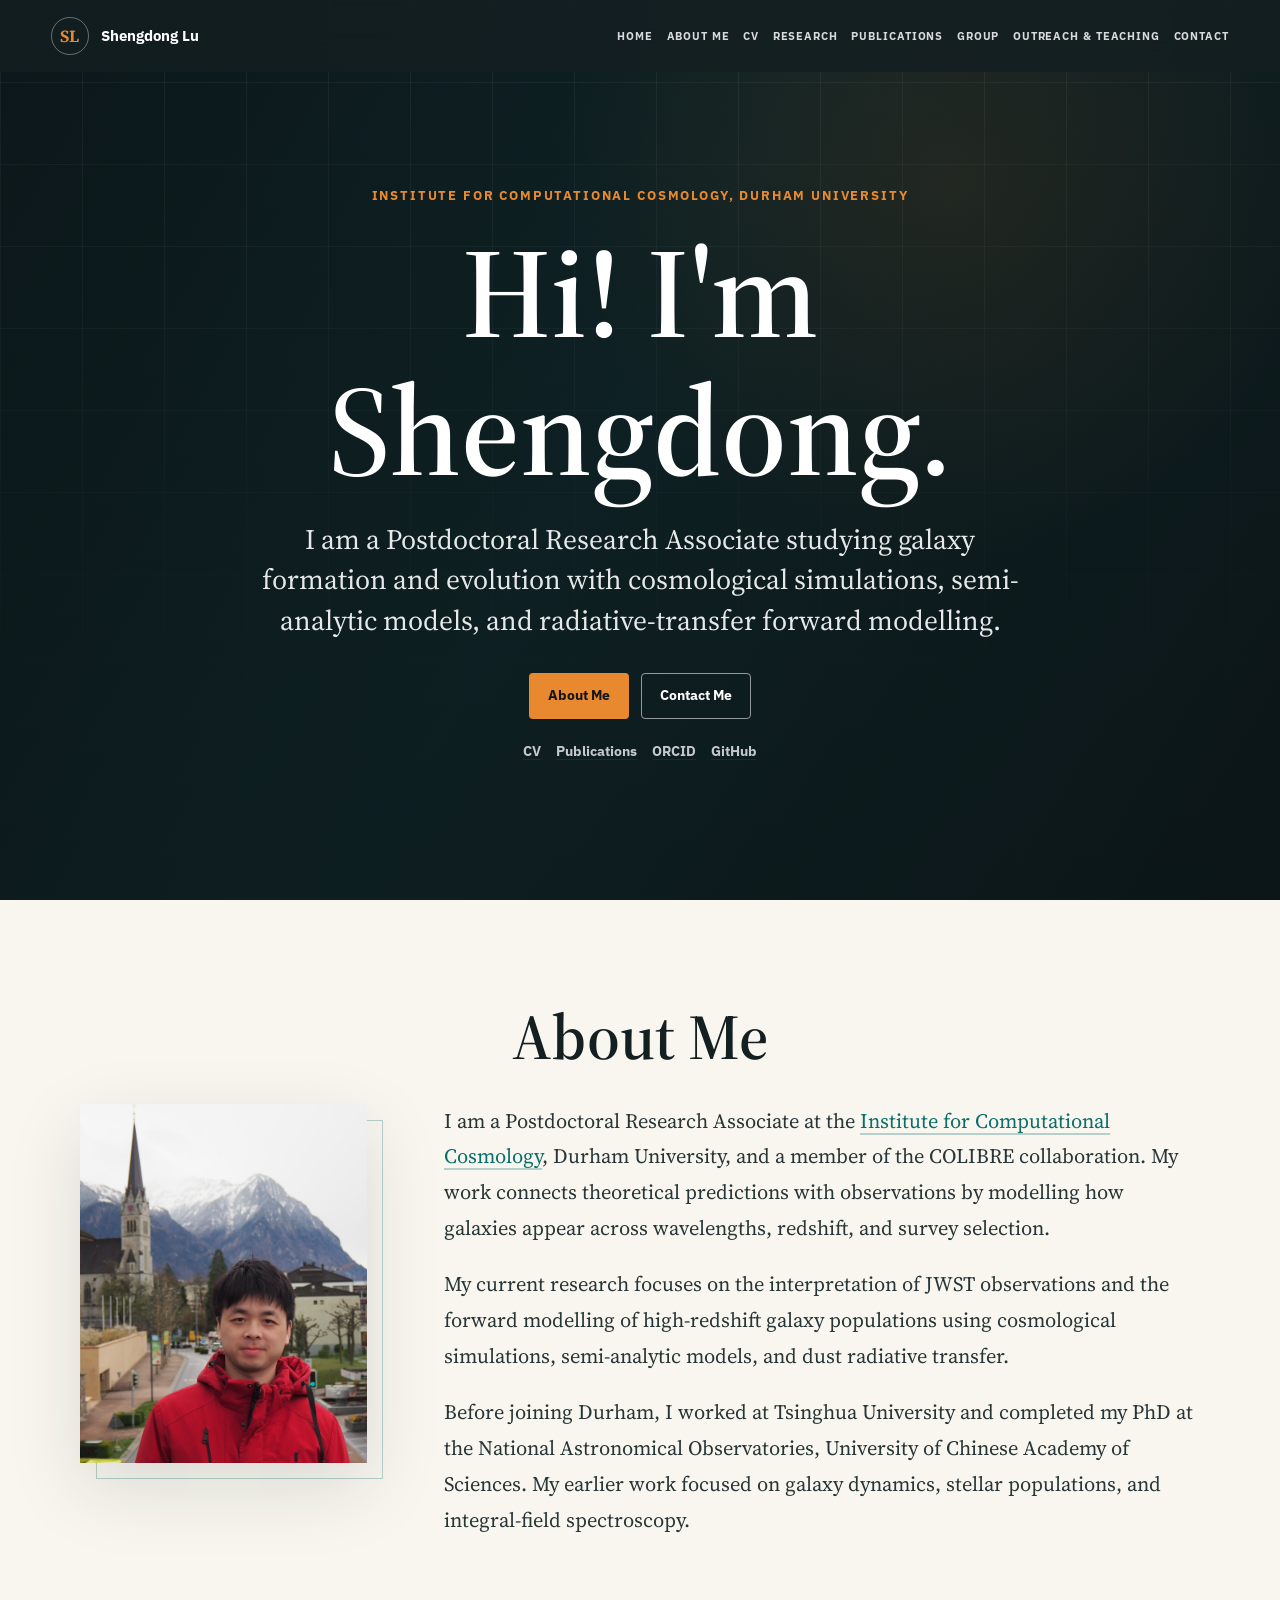
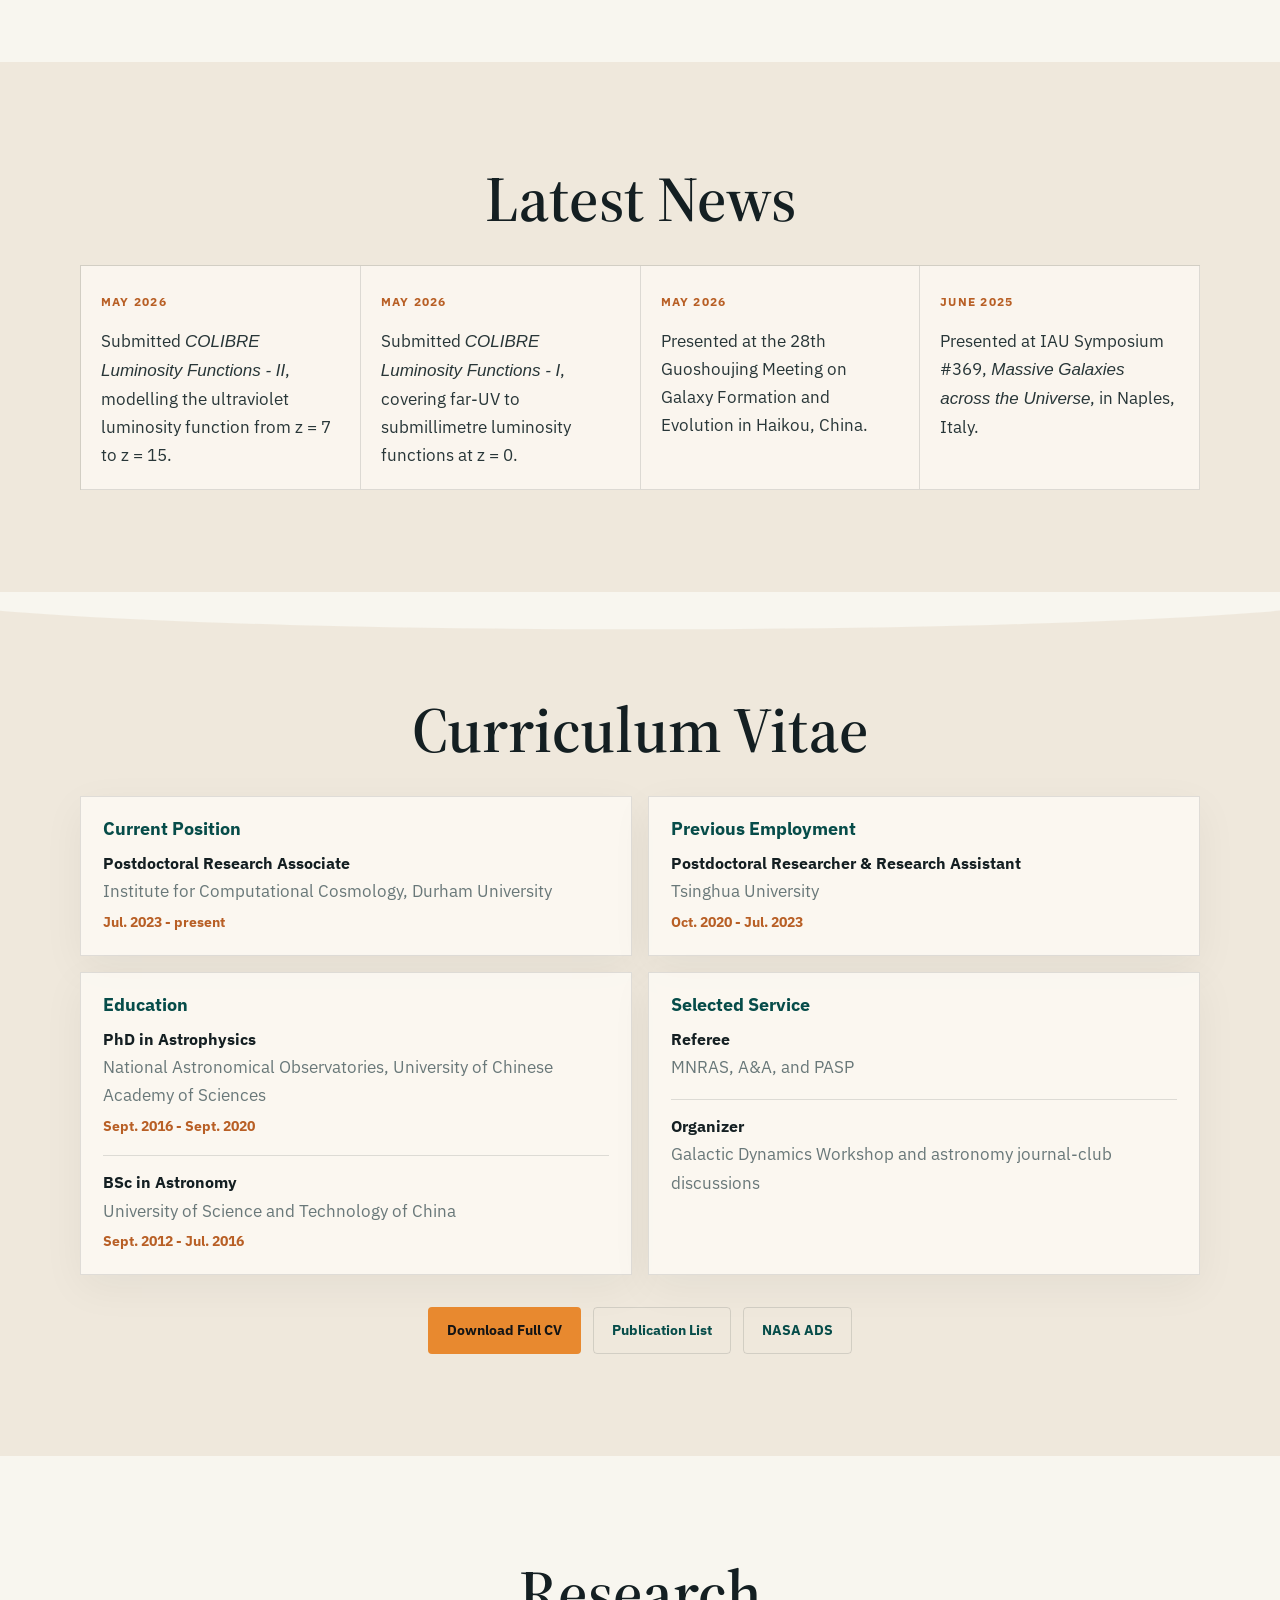
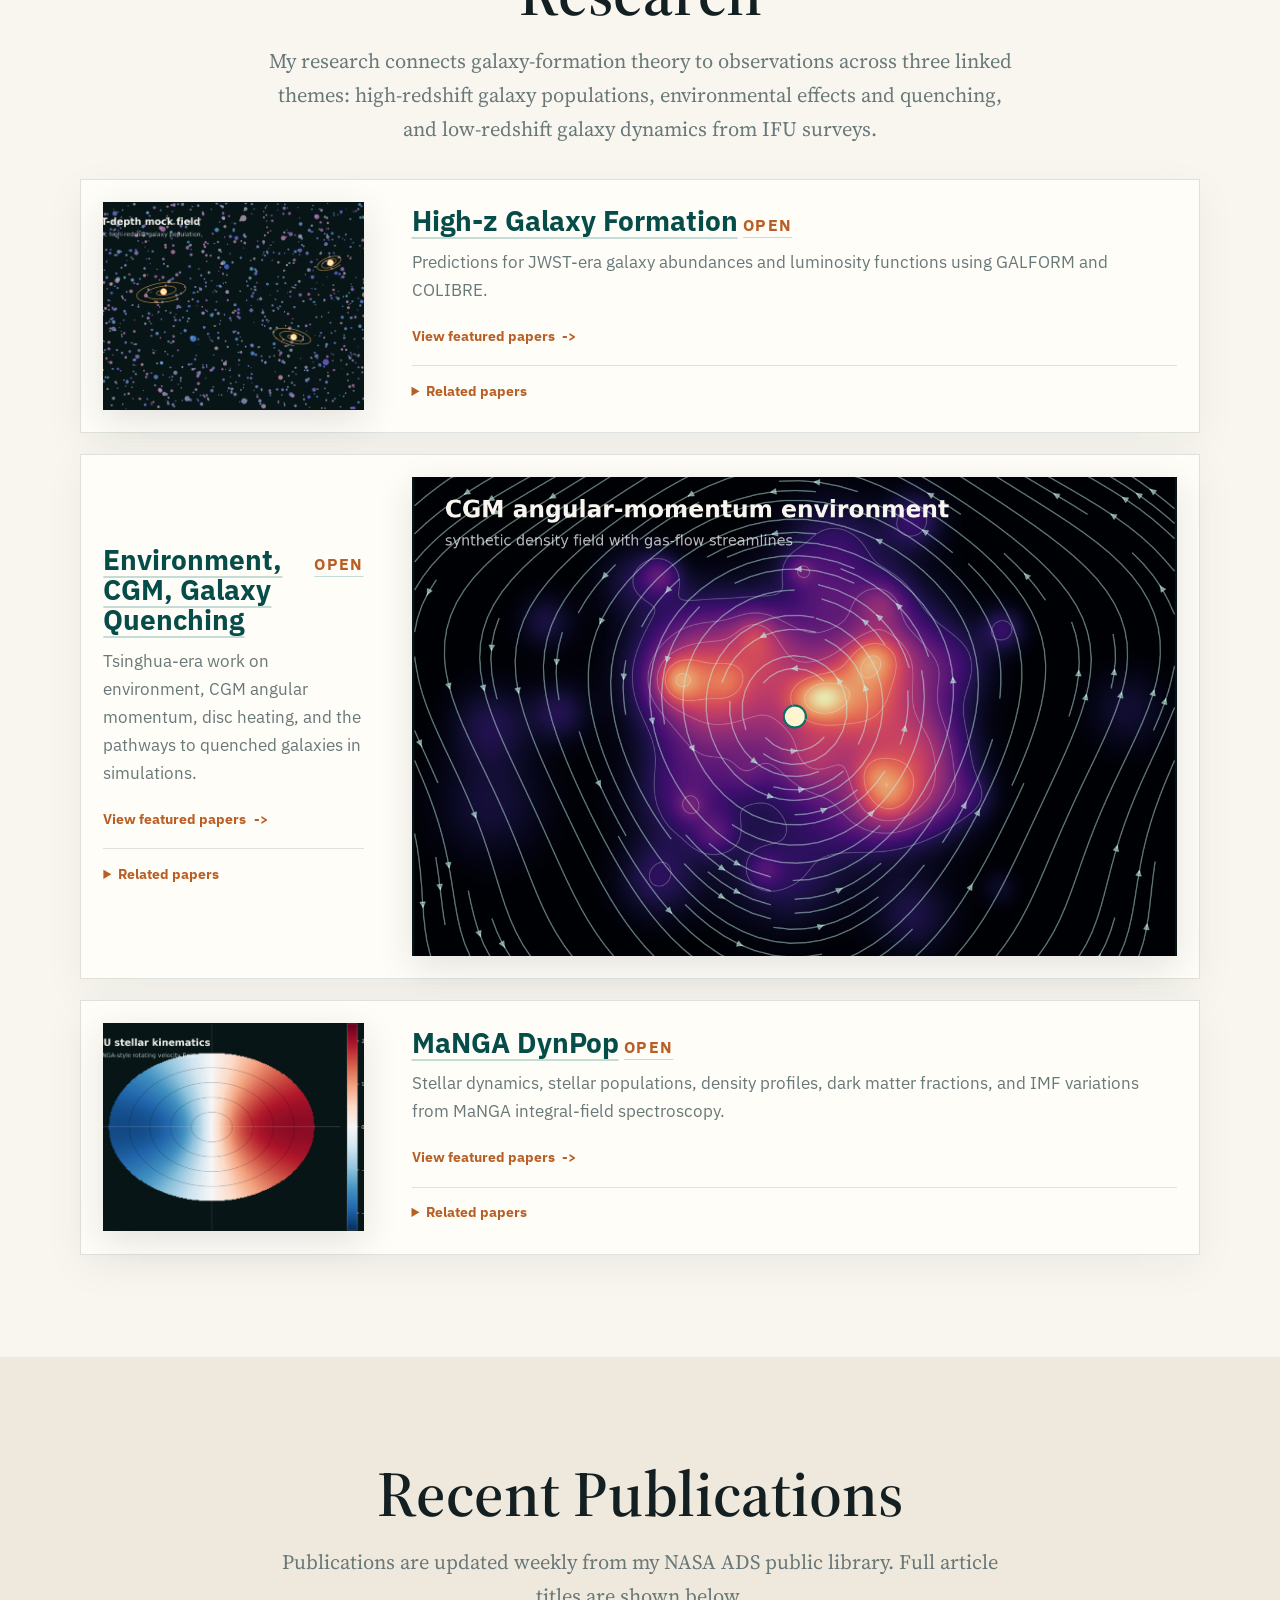
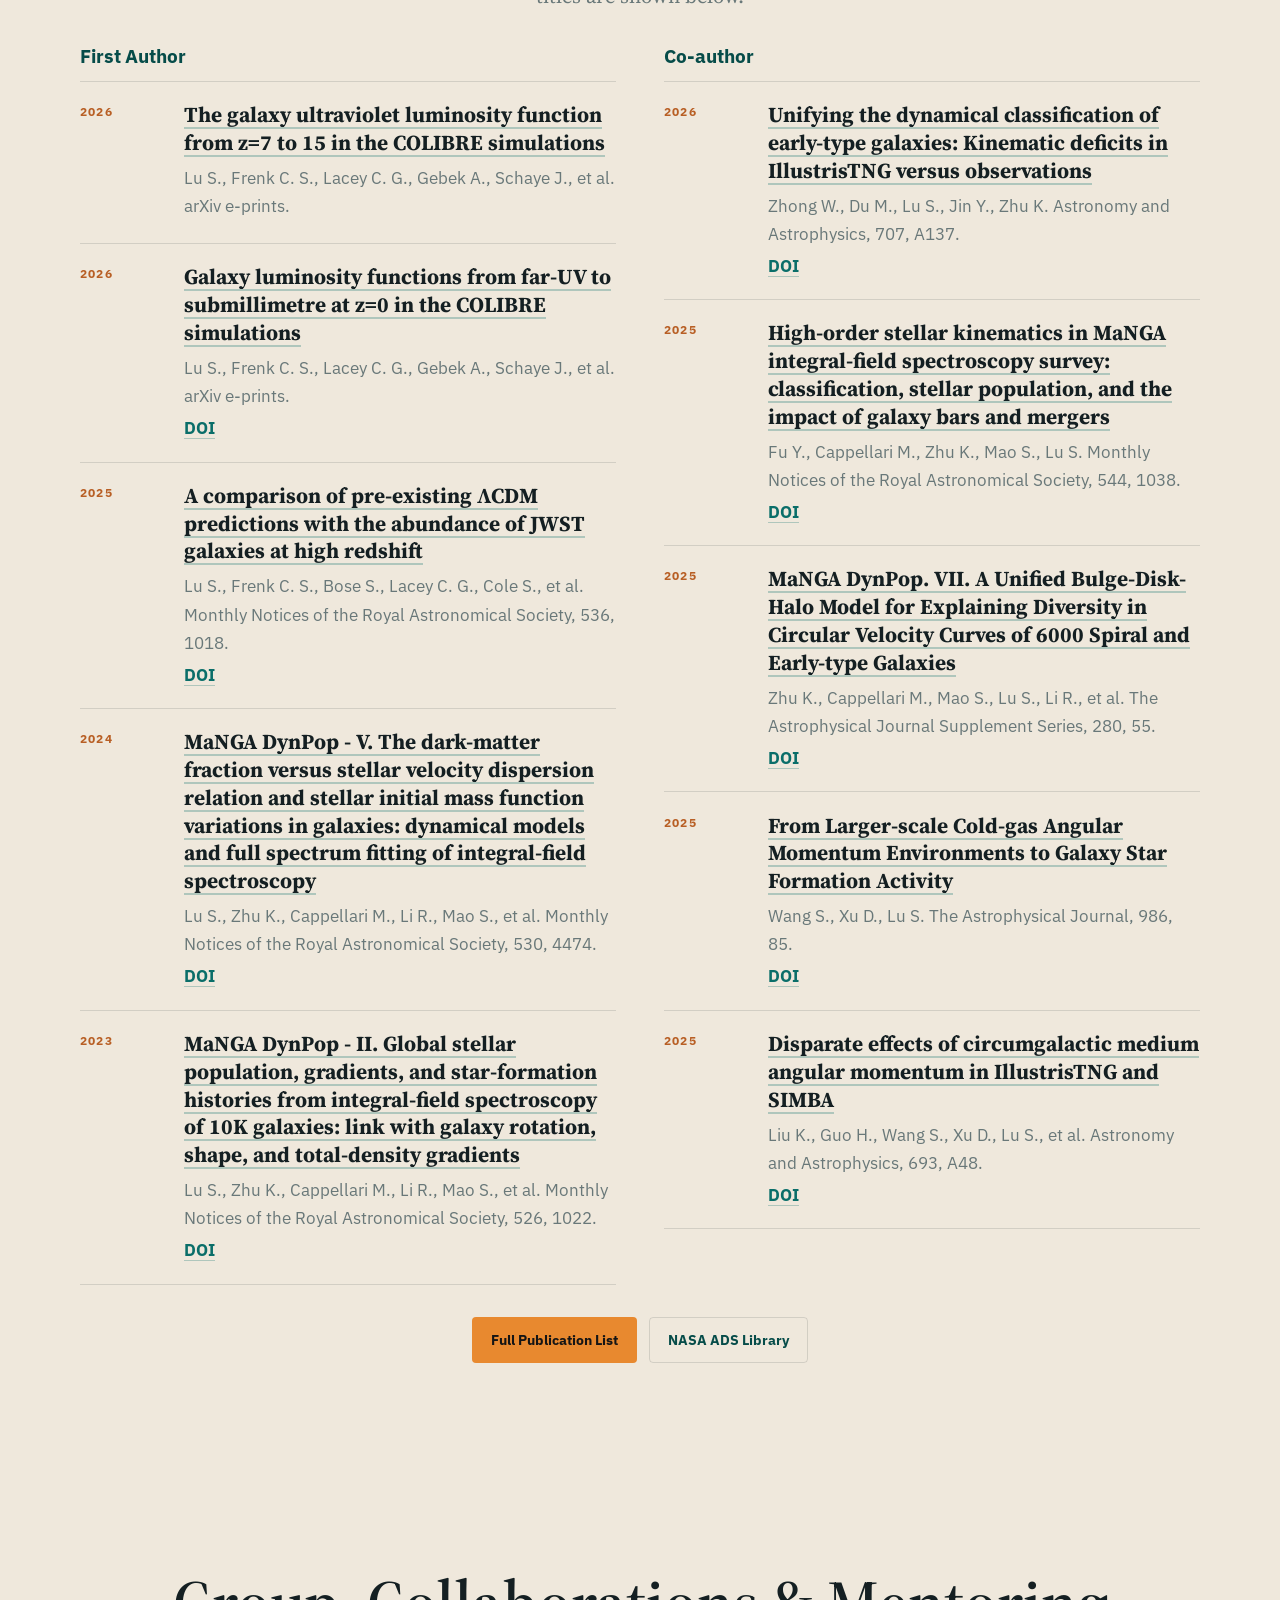
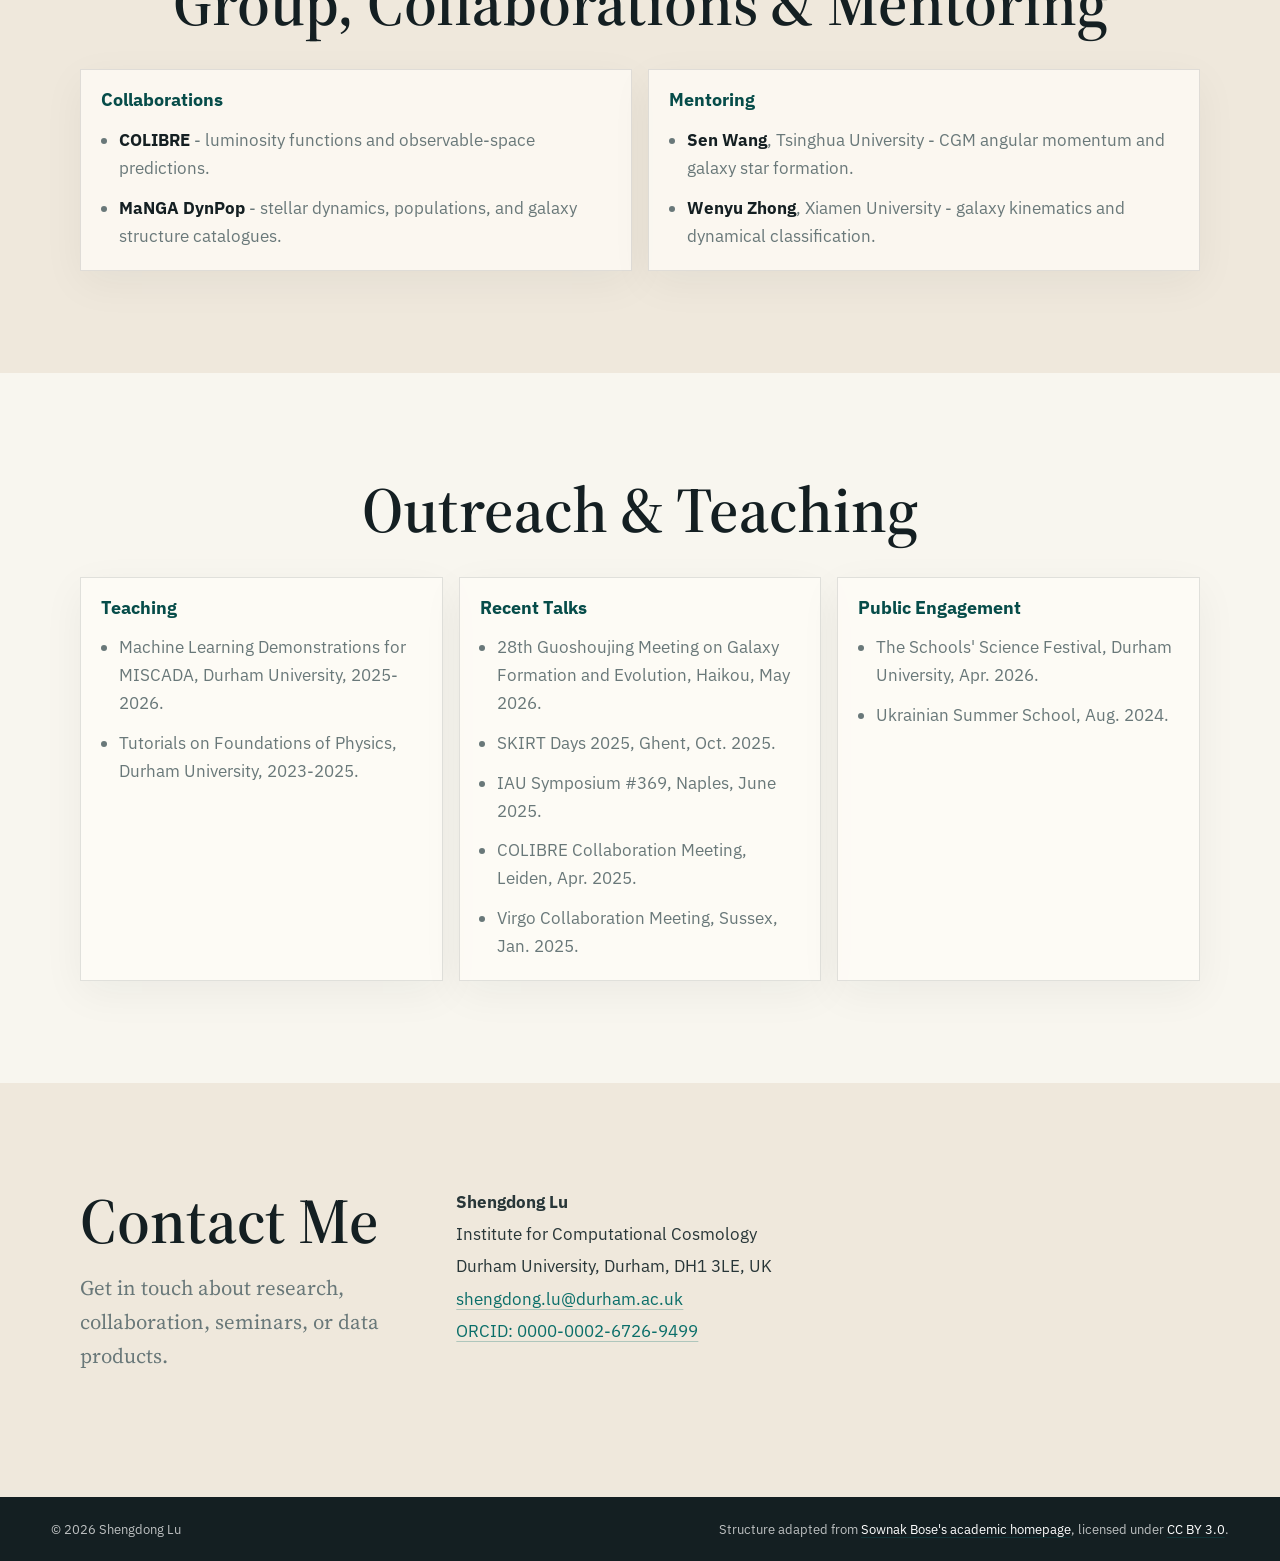
==== commit 3e8ddd08: "Add research detail pages and limit publications" ====
--- a/index.html
+++ b/index.html
@@ -210,11 +210,12 @@
                 >
               </figure>
               <div>
-                <h3>High-z Galaxy Formation</h3>
+                <h3><a class="research-title-link" href="research/high-z-galaxy-formation.html">High-z Galaxy Formation</a></h3>
                 <p>
                   Predictions for JWST-era galaxy abundances and luminosity functions
                   using GALFORM and COLIBRE.
                 </p>
+                <a class="research-detail-link" href="research/high-z-galaxy-formation.html">View featured papers</a>
                 <details class="paper-menu">
                   <summary>Related papers</summary>
                   <ul>
@@ -243,11 +244,12 @@
                 >
               </figure>
               <div>
-                <h3>Environment, CGM, Galaxy Quenching</h3>
+                <h3><a class="research-title-link" href="research/environment-cgm-galaxy-quenching.html">Environment, CGM, Galaxy Quenching</a></h3>
                 <p>
                   Tsinghua-era work on environment, CGM angular momentum, disc
                   heating, and the pathways to quenched galaxies in simulations.
                 </p>
+                <a class="research-detail-link" href="research/environment-cgm-galaxy-quenching.html">View featured papers</a>
                 <details class="paper-menu">
                   <summary>Related papers</summary>
                   <ul>
@@ -280,11 +282,12 @@
                 >
               </figure>
               <div>
-                <h3>MaNGA DynPop</h3>
+                <h3><a class="research-title-link" href="research/manga-dynpop.html">MaNGA DynPop</a></h3>
                 <p>
                   Stellar dynamics, stellar populations, density profiles, dark matter
                   fractions, and IMF variations from MaNGA integral-field spectroscopy.
                 </p>
+                <a class="research-detail-link" href="research/manga-dynpop.html">View featured papers</a>
                 <details class="paper-menu">
                   <summary>Related papers</summary>
                   <ul>
@@ -411,76 +414,6 @@
                     <p>Liu K., Guo H., Wang S., Xu D., Lu S., et al. Astronomy and Astrophysics, 693, A48.</p>
                   </div>
                 </article>
-                <article>
-                  <span>2024</span>
-                  <div>
-                    <h4><a href="https://ui.adsabs.harvard.edu/abs/2024MNRAS.533.2026W/abstract">SDSS-IV MaNGA: stellar rotational support in disc galaxies versus central surface density and stellar population age</a></h4>
-                    <p>Wang X., Luo Y., Faber S. M., Koo D. C., Mao S., et al. Monthly Notices of the Royal Astronomical Society, 533, 2026.</p>
-                  </div>
-                </article>
-                <article>
-                  <span>2024</span>
-                  <div>
-                    <h4><a href="https://ui.adsabs.harvard.edu/abs/2024MNRAS.529.4633L/abstract">MaNGA DynPop - VI. Matter density slopes from dynamical models of 6000 galaxies versus cosmological simulations: the interplay between baryonic and dark matter</a></h4>
-                    <p>Li S., Li R., Zhu K., Lu S., Cappellari M., et al. Monthly Notices of the Royal Astronomical Society, 529, 4633.</p>
-                  </div>
-                </article>
-                <article>
-                  <span>2024</span>
-                  <div>
-                    <h4><a href="https://ui.adsabs.harvard.edu/abs/2024MNRAS.528.6354C/abstract">Galaxy stellar and total mass estimation using machine learning</a></h4>
-                    <p>Chu J., Tang H., Xu D., Lu S., Long R. Monthly Notices of the Royal Astronomical Society, 528, 6354.</p>
-                  </div>
-                </article>
-                <article>
-                  <span>2024</span>
-                  <div>
-                    <h4><a href="https://ui.adsabs.harvard.edu/abs/2024MNRAS.527.7028W/abstract">Kinematical coherence between satellite galaxies and host stellar discs for MaNGA and SAMI galaxies</a></h4>
-                    <p>Wang S., Xu D., Lu S., Li C. Monthly Notices of the Royal Astronomical Society, 527, 7028.</p>
-                  </div>
-                </article>
-                <article>
-                  <span>2024</span>
-                  <div>
-                    <h4><a href="https://ui.adsabs.harvard.edu/abs/2024MNRAS.527.1580W/abstract">MaNGA DynPop - IV. Stacked total density profile of galaxy groups and clusters from combining dynamical models of integral-field stellar kinematics and galaxy-galaxy lensing</a></h4>
-                    <p>Wang C., Li R., Zhu K., Shan H., Xu W., et al. Monthly Notices of the Royal Astronomical Society, 527, 1580.</p>
-                  </div>
-                </article>
-                <article>
-                  <span>2024</span>
-                  <div>
-                    <h4><a href="https://ui.adsabs.harvard.edu/abs/2024MNRAS.527..706Z/abstract">MaNGA DynPop - III. Stellar dynamics versus stellar population relations in 6000 early-type and spiral galaxies: Fundamental Plane, mass-to-light ratios, total density slopes, and dark matter fractions</a></h4>
-                    <p>Zhu K., Lu S., Cappellari M., Li R., Mao S., et al. Monthly Notices of the Royal Astronomical Society, 527, 706.</p>
-                  </div>
-                </article>
-                <article>
-                  <span>2023</span>
-                  <div>
-                    <h4><a href="https://ui.adsabs.harvard.edu/abs/2023RAA....23h5001Z/abstract">Velocity Dispersion σ aper Aperture Corrections as a Function of Galaxy Properties from Integral-field Stellar Kinematics of 10,000 MaNGA Galaxies</a></h4>
-                    <p>Zhu K., Li R., Cao X., Lu S., Cappellari M., et al. Research in Astronomy and Astrophysics, 23, 085001.</p>
-                  </div>
-                </article>
-                <article>
-                  <span>2023</span>
-                  <div>
-                    <h4><a href="https://ui.adsabs.harvard.edu/abs/2023MNRAS.524.5827F/abstract">A complete catalogue of broad-line AGNs and double-peaked emission lines from MaNGA integral-field spectroscopy of 10K galaxies: stellar population of AGNs, supermassive black holes, and dual AGNs</a></h4>
-                    <p>Fu Y., Cappellari M., Mao S., Lu S., Zhu K., et al. Monthly Notices of the Royal Astronomical Society, 524, 5827.</p>
-                  </div>
-                </article>
-                <article>
-                  <span>2023</span>
-                  <div>
-                    <h4><a href="https://ui.adsabs.harvard.edu/abs/2023MNRAS.522.6326Z/abstract">MaNGA DynPop - I. Quality-assessed stellar dynamical modelling from integral-field spectroscopy of 10K nearby galaxies: a catalogue of masses, mass-to-light ratios, density profiles, and dark matter</a></h4>
-                    <p>Zhu K., Lu S., Cappellari M., Li R., Mao S., et al. Monthly Notices of the Royal Astronomical Society, 522, 6326.</p>
-                  </div>
-                </article>
-                <article>
-                  <span>2022</span>
-                  <div>
-                    <h4><a href="https://ui.adsabs.harvard.edu/abs/2022ApJS..259...35A/abstract">The Seventeenth Data Release of the Sloan Digital Sky Surveys: Complete Release of MaNGA, MaStar, and APOGEE-2 Data</a></h4>
-                    <p>Abdurro'uf, Accetta K., Aerts C., Silva Aguirre V., Ahumada R., et al. The Astrophysical Journal Supplement Series, 259, 35.</p>
-                  </div>
-                </article>
               </div>
             </section>
           </div>
@@ -579,6 +512,7 @@
         "first-author": document.getElementById("first-author-publications"),
         "co-author": document.getElementById("co-author-publications"),
       };
+      const recentPublicationLimit = 5;
 
       function makePublicationArticle(publication) {
         const article = document.createElement("article");
@@ -626,7 +560,9 @@
           list.append(empty);
           return;
         }
-        publications.forEach((publication) => list.append(makePublicationArticle(publication)));
+        publications
+          .slice(0, recentPublicationLimit)
+          .forEach((publication) => list.append(makePublicationArticle(publication)));
       }
 
       fetch("data/publications.json")
--- a/styles.css
+++ b/styles.css
@@ -445,9 +445,50 @@
   font-size: clamp(1.35rem, 2.2vw, 1.8rem);
 }
 
+.research-title-link {
+  display: inline-flex;
+  align-items: baseline;
+  gap: 0.35rem;
+  color: inherit;
+  text-decoration-color: rgba(10, 110, 105, 0.24);
+}
+
+.research-title-link::after {
+  content: "Open";
+  color: var(--orange-dark);
+  font-family: var(--sans);
+  font-size: 0.56em;
+  font-weight: 700;
+  letter-spacing: 0.08em;
+  text-transform: uppercase;
+}
+
+.research-title-link:hover {
+  color: var(--orange-dark);
+}
+
 .research-card p {
   margin-top: 0;
   color: var(--muted);
+}
+
+.research-detail-link {
+  display: inline-flex;
+  align-items: center;
+  margin-top: 0.15rem;
+  color: var(--orange-dark);
+  font-size: 0.86rem;
+  font-weight: 700;
+  text-decoration: none;
+}
+
+.research-detail-link::after {
+  content: " ->";
+  margin-left: 0.45rem;
+}
+
+.research-detail-link:hover {
+  color: var(--teal-dark);
 }
 
 .research-card a {
@@ -507,6 +548,107 @@
   object-fit: cover;
   background: #102326;
   box-shadow: 0 10px 34px rgba(20, 31, 34, 0.12);
+}
+
+.research-detail {
+  padding-top: 72px;
+}
+
+.detail-hero {
+  padding: clamp(3.5rem, 8vw, 6rem) 0 clamp(2.4rem, 6vw, 4.5rem);
+  background: linear-gradient(135deg, var(--paper) 0%, var(--cream) 100%);
+}
+
+.detail-hero-grid {
+  display: grid;
+  grid-template-columns: minmax(0, 1fr) minmax(280px, 0.78fr);
+  gap: clamp(2rem, 5vw, 4rem);
+  align-items: center;
+}
+
+.back-link {
+  display: inline-flex;
+  margin-bottom: 1.4rem;
+  color: var(--orange-dark);
+  font-size: 0.86rem;
+  font-weight: 700;
+  text-decoration: none;
+}
+
+.back-link::before {
+  content: "<-";
+  margin-right: 0.45rem;
+}
+
+.detail-hero h1 {
+  max-width: 880px;
+  margin: 0 0 1rem;
+  color: var(--teal-dark);
+  font-size: clamp(3rem, 8vw, 6.2rem);
+}
+
+.detail-lede {
+  max-width: 700px;
+  margin: 0;
+  color: var(--text);
+  font-family: var(--serif);
+  font-size: clamp(1.12rem, 1.8vw, 1.42rem);
+  line-height: 1.65;
+}
+
+.detail-figure {
+  margin: 0;
+}
+
+.detail-figure img {
+  width: 100%;
+  aspect-ratio: 4 / 3;
+  object-fit: cover;
+  background: #102326;
+  box-shadow: var(--shadow);
+}
+
+.detail-section {
+  background: var(--panel);
+}
+
+.featured-paper-grid {
+  display: grid;
+  grid-template-columns: repeat(3, minmax(0, 1fr));
+  gap: 1rem;
+}
+
+.featured-paper {
+  display: grid;
+  align-content: start;
+  gap: 0.75rem;
+  padding: clamp(1rem, 2vw, 1.35rem);
+  border: 1px solid var(--line);
+  background: var(--paper);
+}
+
+.paper-tag {
+  color: var(--orange-dark);
+  font-size: 0.74rem;
+  font-weight: 700;
+  letter-spacing: 0.08em;
+  text-transform: uppercase;
+}
+
+.featured-paper h3 {
+  margin: 0;
+  color: var(--teal-dark);
+  font-size: 1.2rem;
+}
+
+.featured-paper p {
+  margin: 0;
+  color: var(--muted);
+}
+
+.featured-paper a {
+  margin-top: 0.2rem;
+  font-weight: 700;
 }
 
 .publication-list {
@@ -681,8 +823,13 @@
     padding-top: 5rem;
   }
 
+  .research-detail {
+    padding-top: 0;
+  }
+
   .about-layout,
   .research-card,
+  .detail-hero-grid,
   .contact-grid {
     grid-template-columns: 1fr;
   }
@@ -694,6 +841,7 @@
   .cv-grid,
   .news-list,
   .team-grid,
+  .featured-paper-grid,
   .publication-columns,
   .outreach-grid {
     grid-template-columns: repeat(2, minmax(0, 1fr));
@@ -750,6 +898,7 @@
   .news-list,
   .cv-grid,
   .team-grid,
+  .featured-paper-grid,
   .publication-columns,
   .outreach-grid {
     grid-template-columns: 1fr;
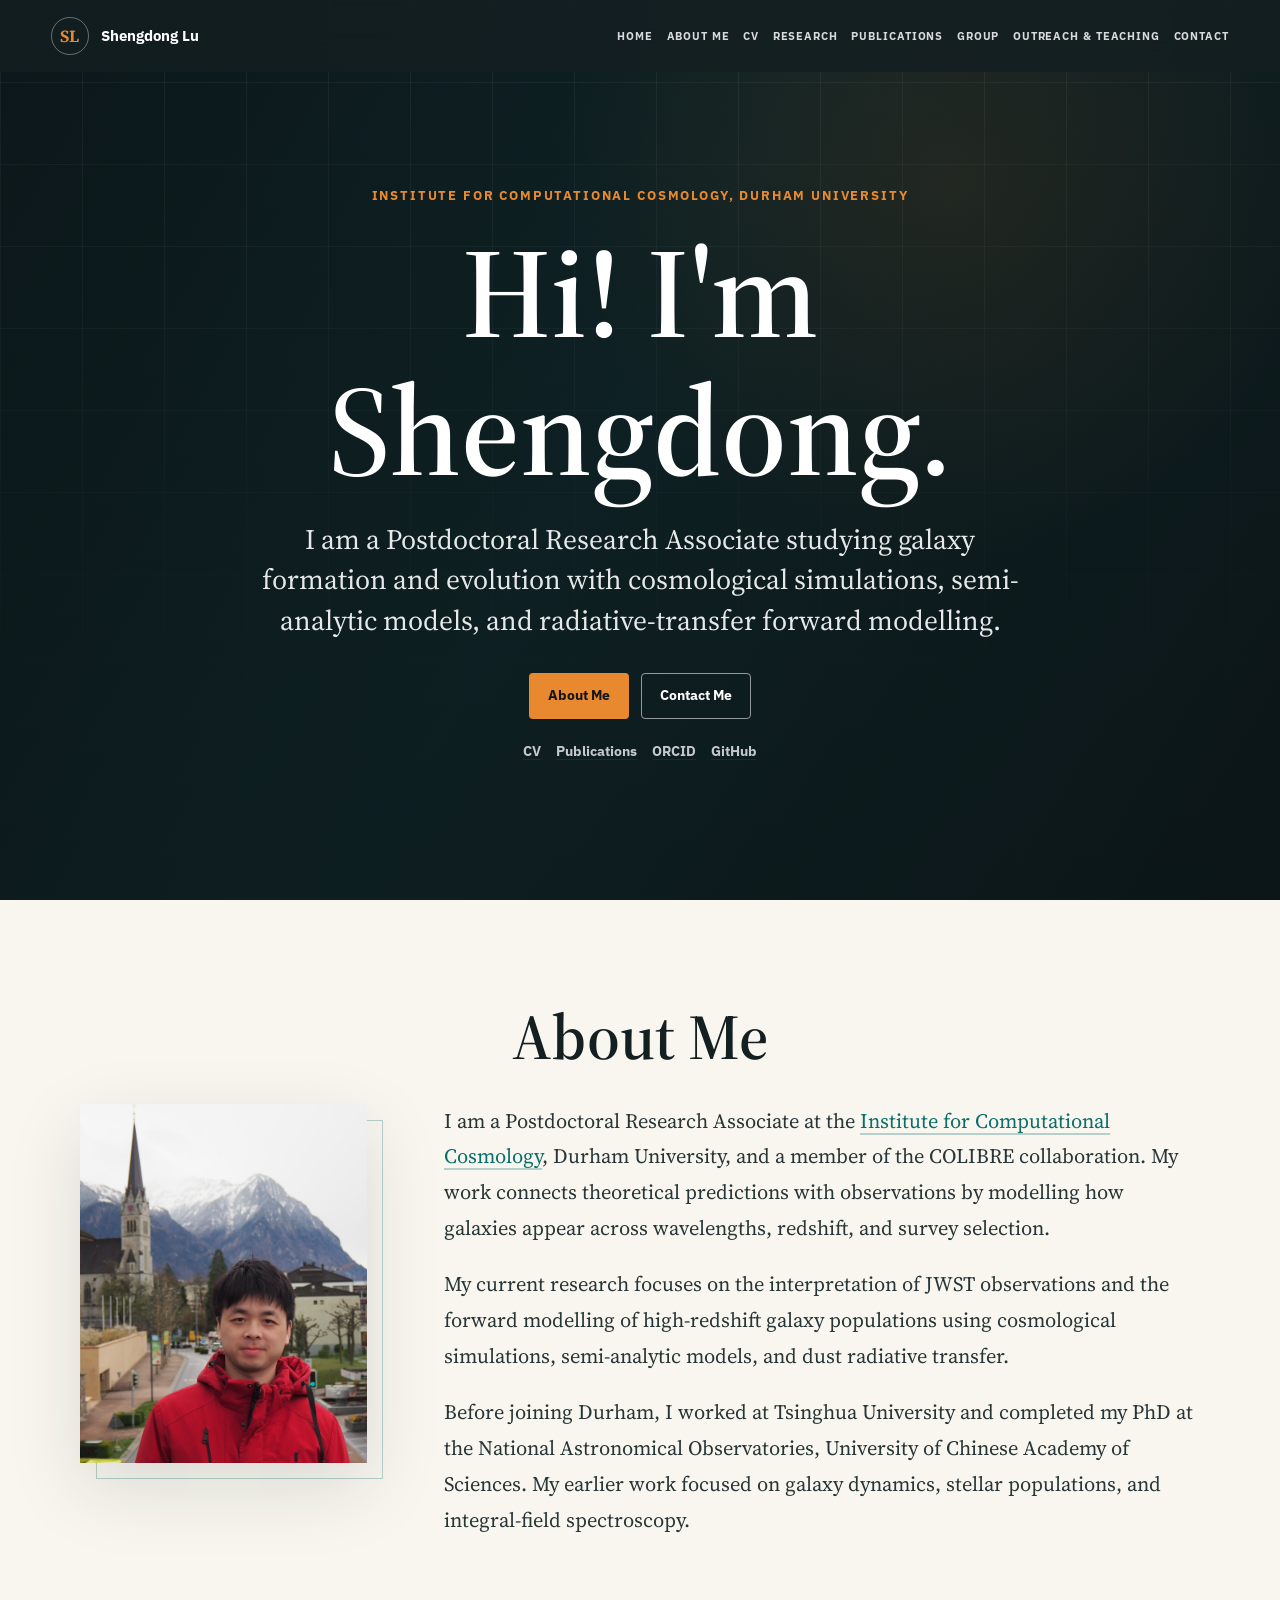
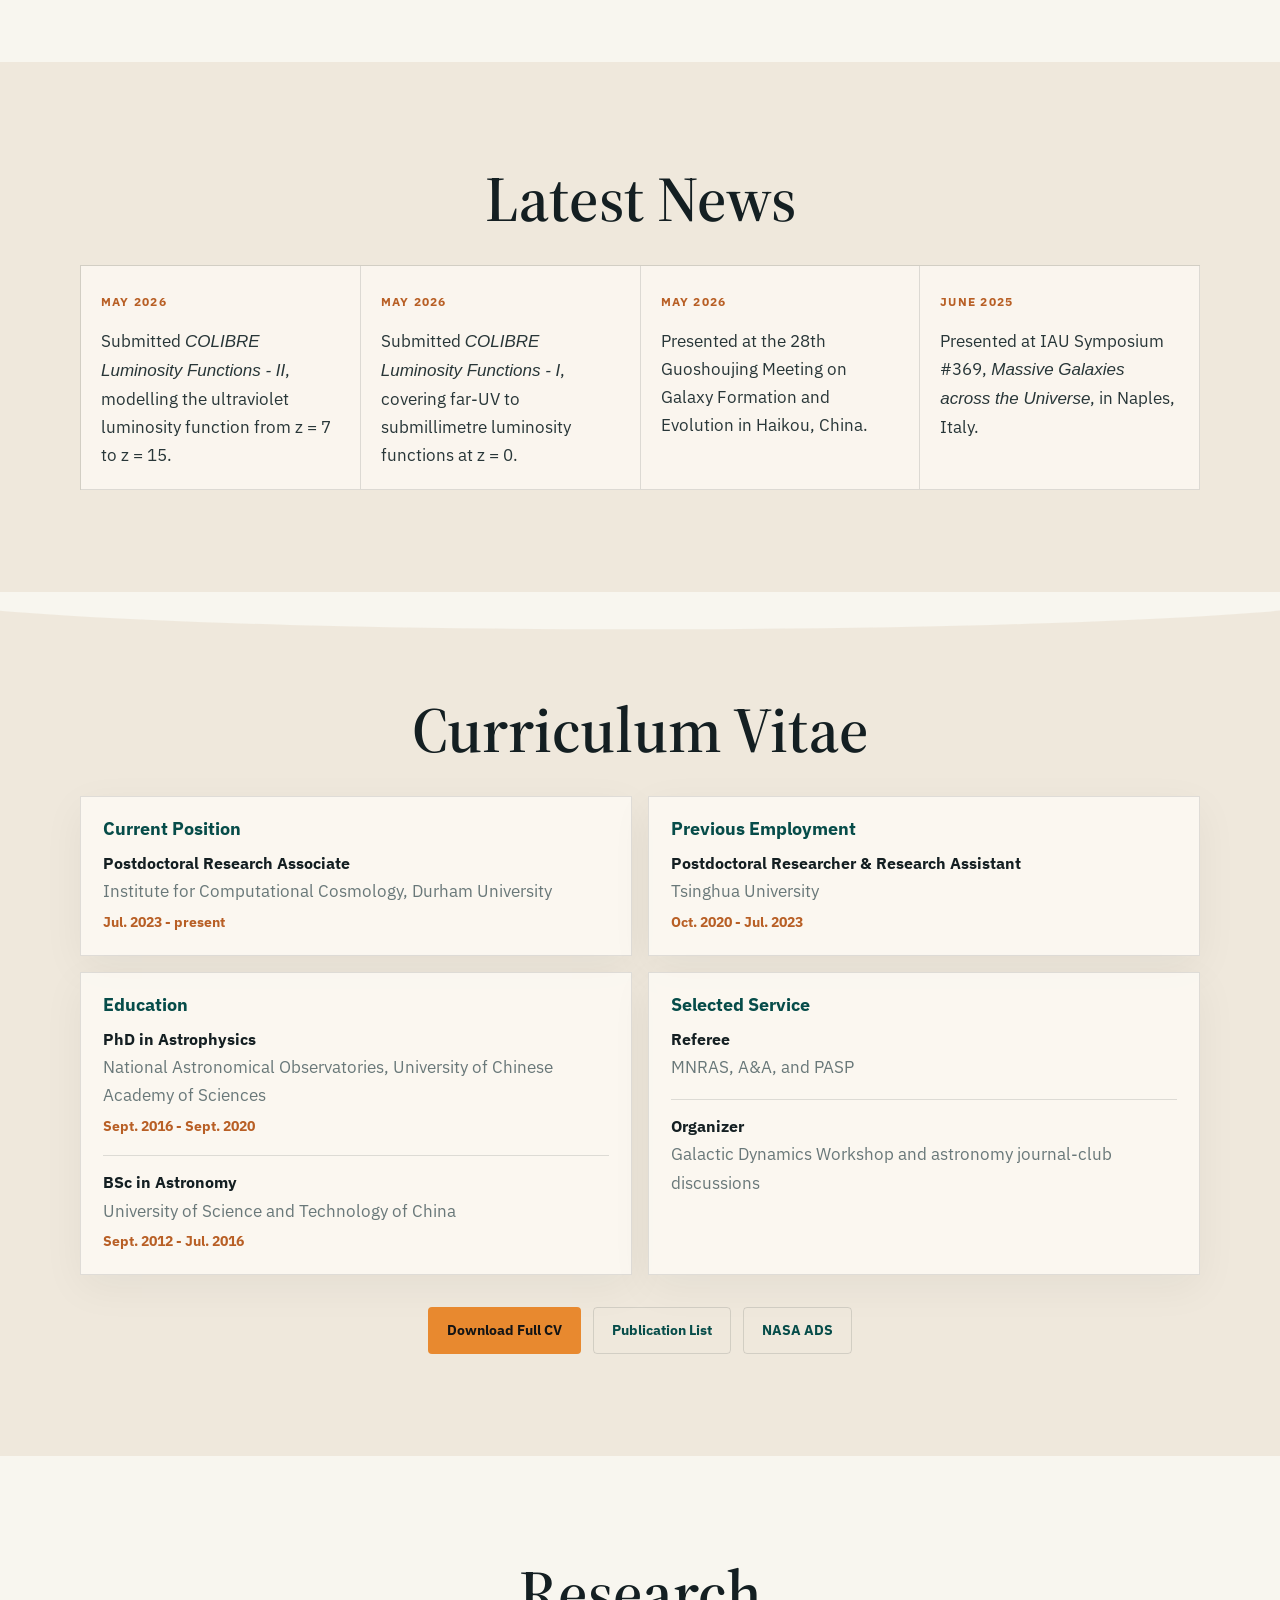
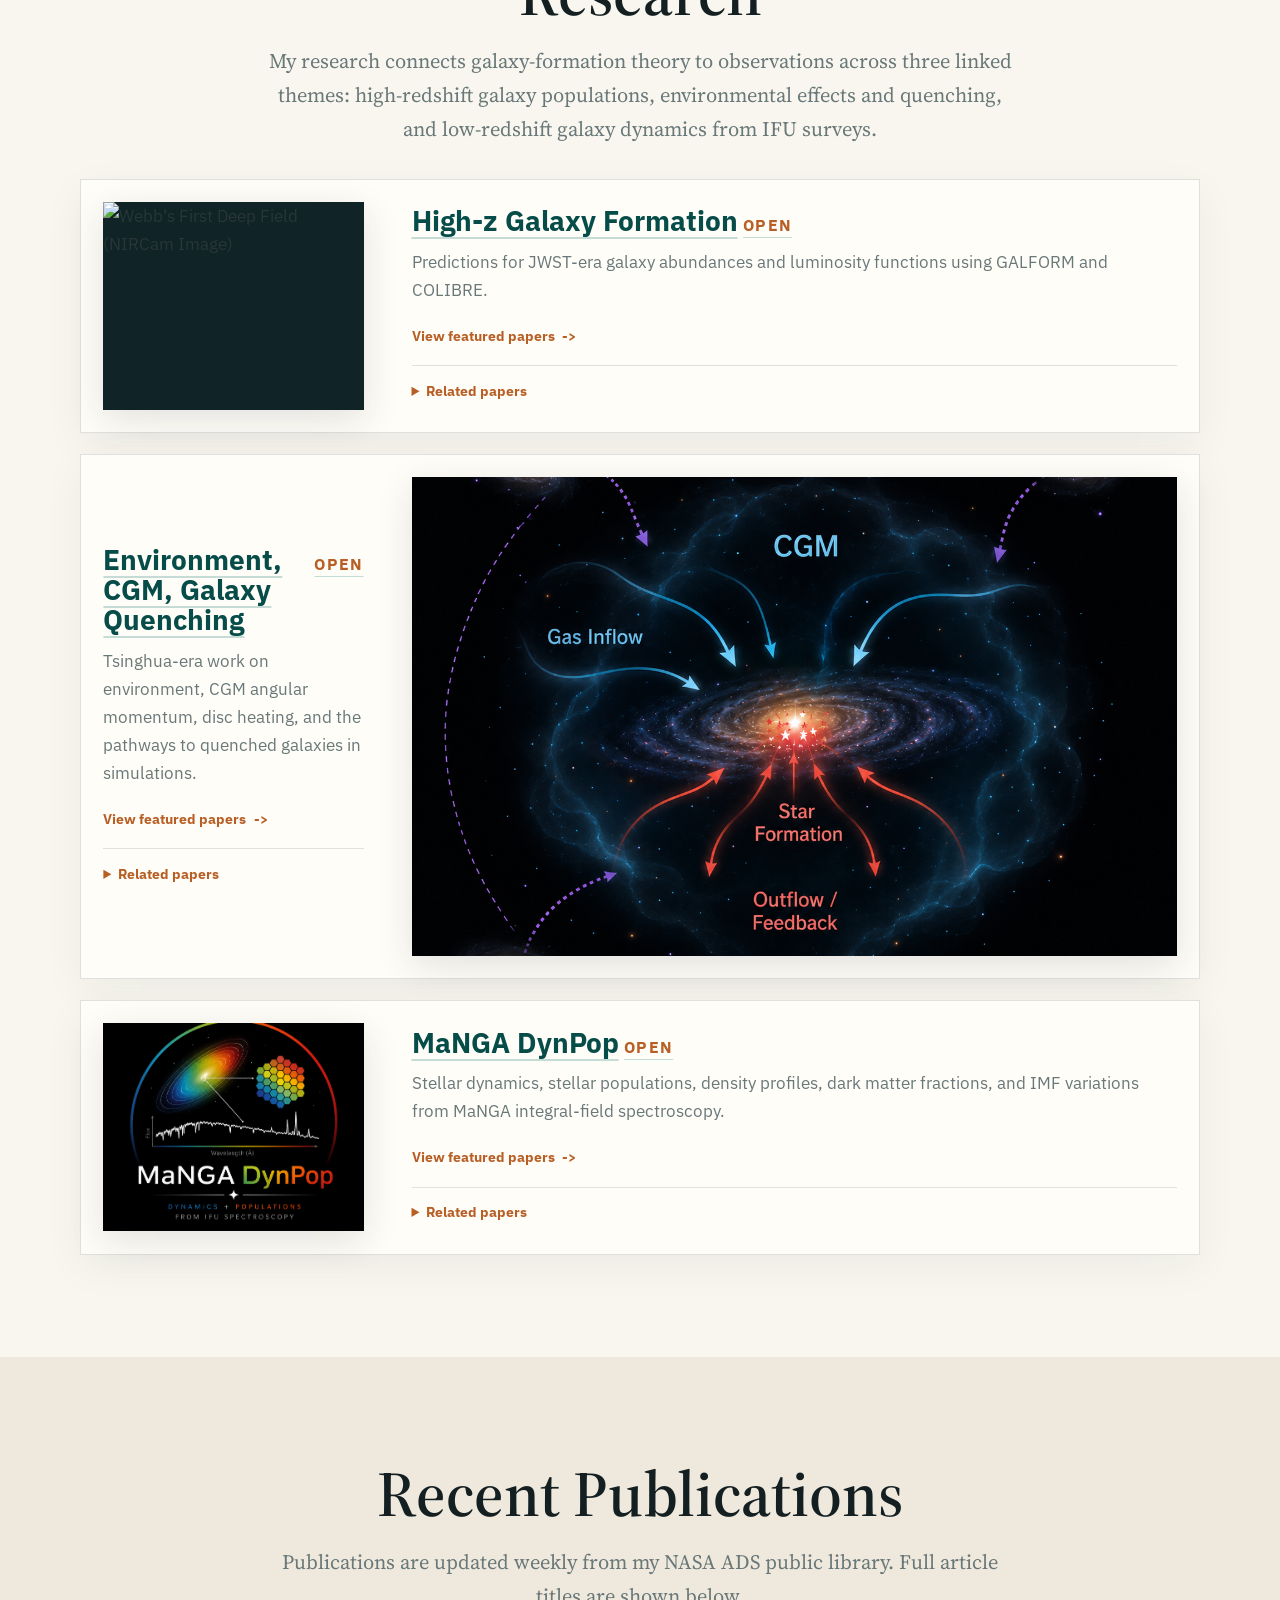
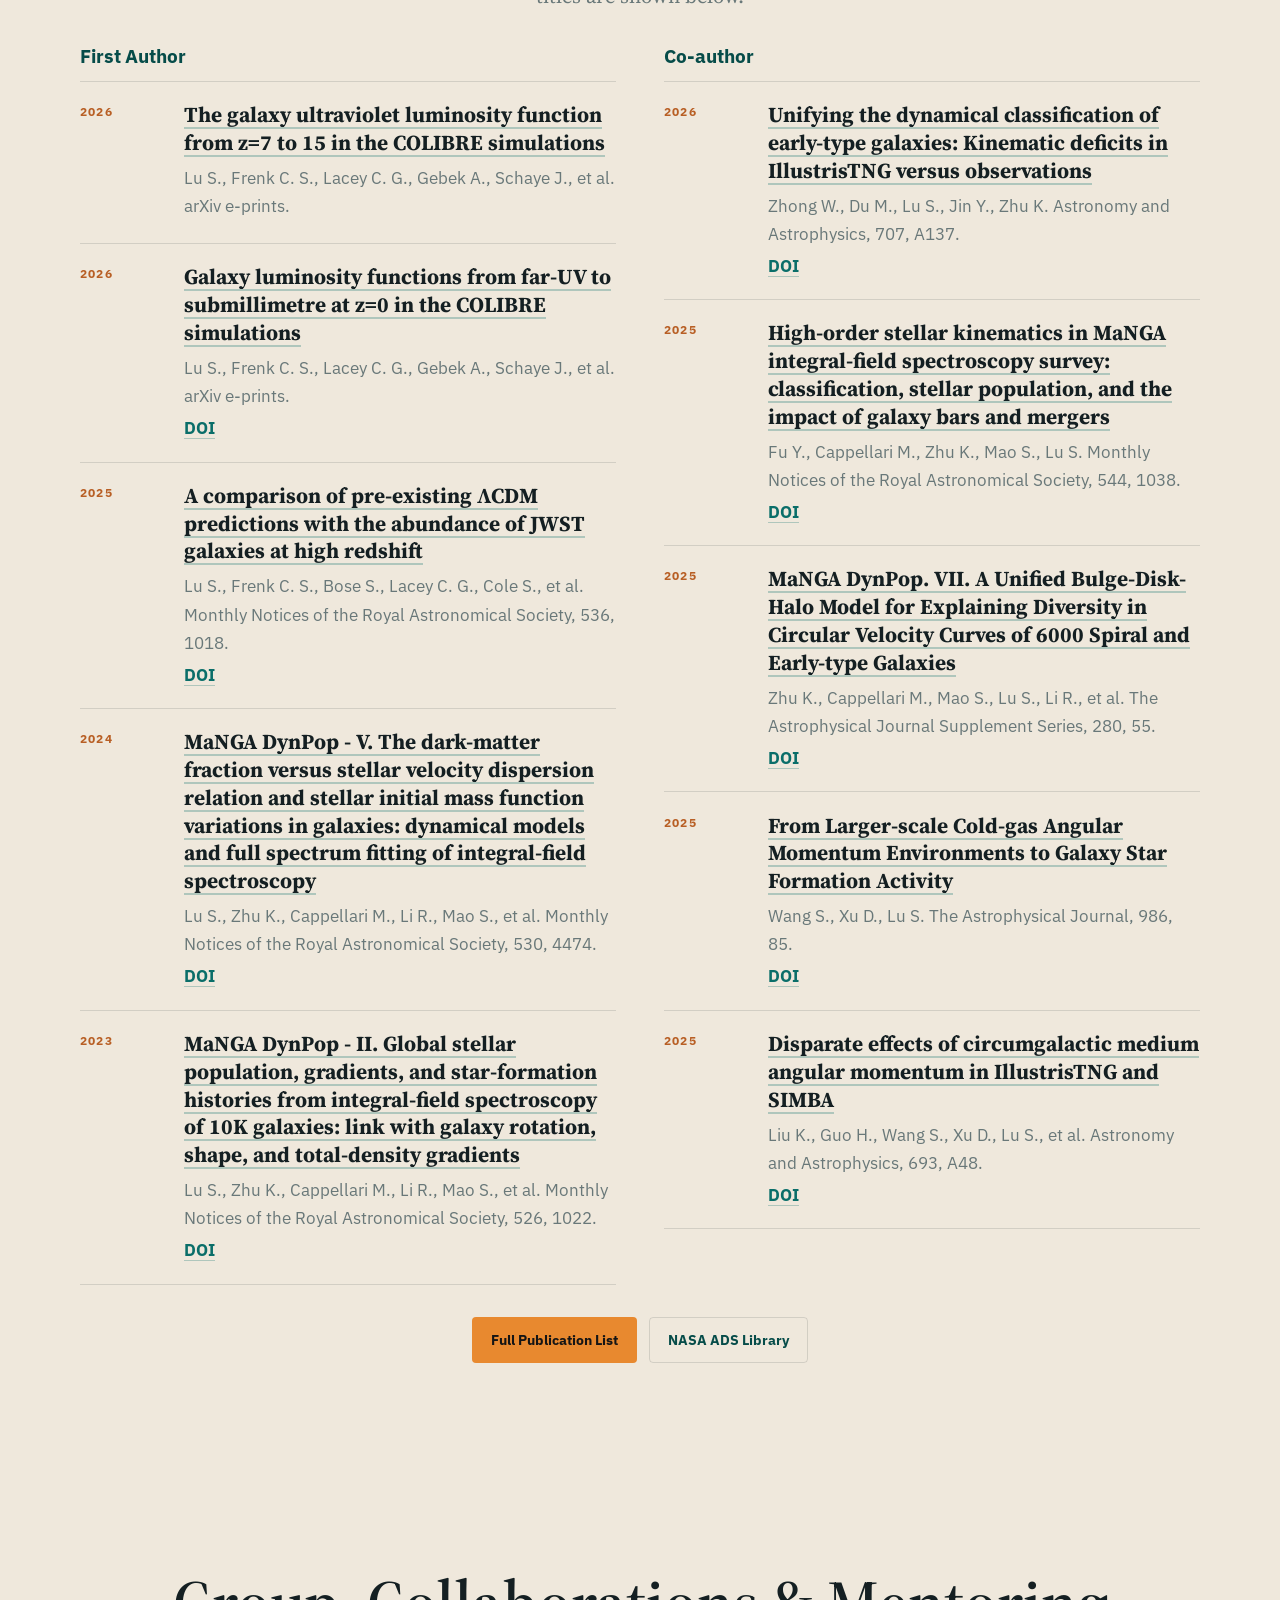
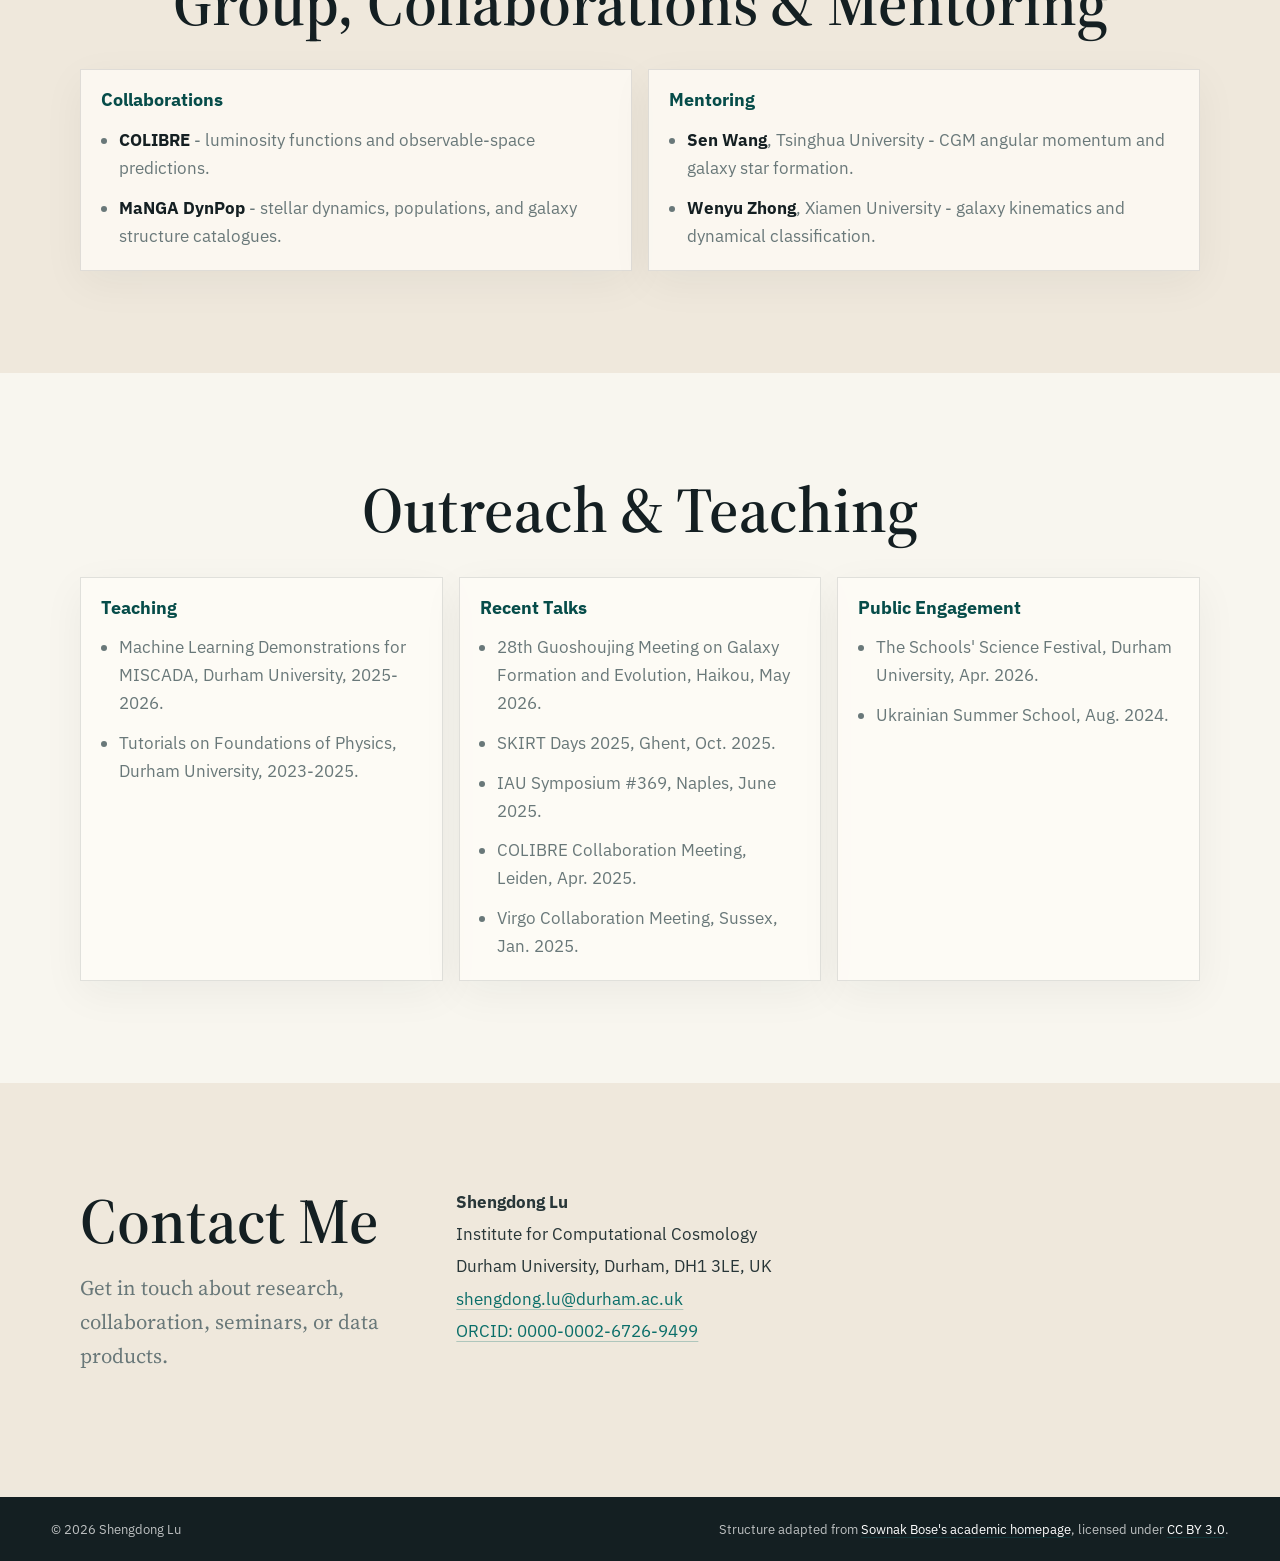
==== commit 9c249071: "Update website content" ====
--- a/index.html
+++ b/index.html
@@ -205,8 +205,8 @@
             <article class="research-card">
               <figure class="research-figure">
                 <img
-                  src="assets/research/jwst-mock-field.png"
-                  alt="Synthetic deep galaxy field resembling a JWST high-redshift mock catalogue"
+                  src="assets/research/jwst-deep-field.png"
+                  alt="Webb's First Deep Field (NIRCam Image)"
                 >
               </figure>
               <div>
@@ -239,8 +239,8 @@
             <article class="research-card">
               <figure class="research-figure">
                 <img
-                  src="assets/research/cgm-angular-momentum.png"
-                  alt="Synthetic circumgalactic density map with angular-momentum streamlines"
+                  src="assets/research/CGM-SF.png"
+                  alt="Connection between galaxy star-formation activities, CGM, and large-scale environment."
                 >
               </figure>
               <div>
@@ -277,8 +277,8 @@
             <article class="research-card">
               <figure class="research-figure">
                 <img
-                  src="assets/research/ifu-kinematics.png"
-                  alt="Synthetic integral-field stellar velocity map with red and blue rotation pattern"
+                  src="assets/research/MaNGADynPop.png"
+                  alt="MaNGA DynPop"
                 >
               </figure>
               <div>
